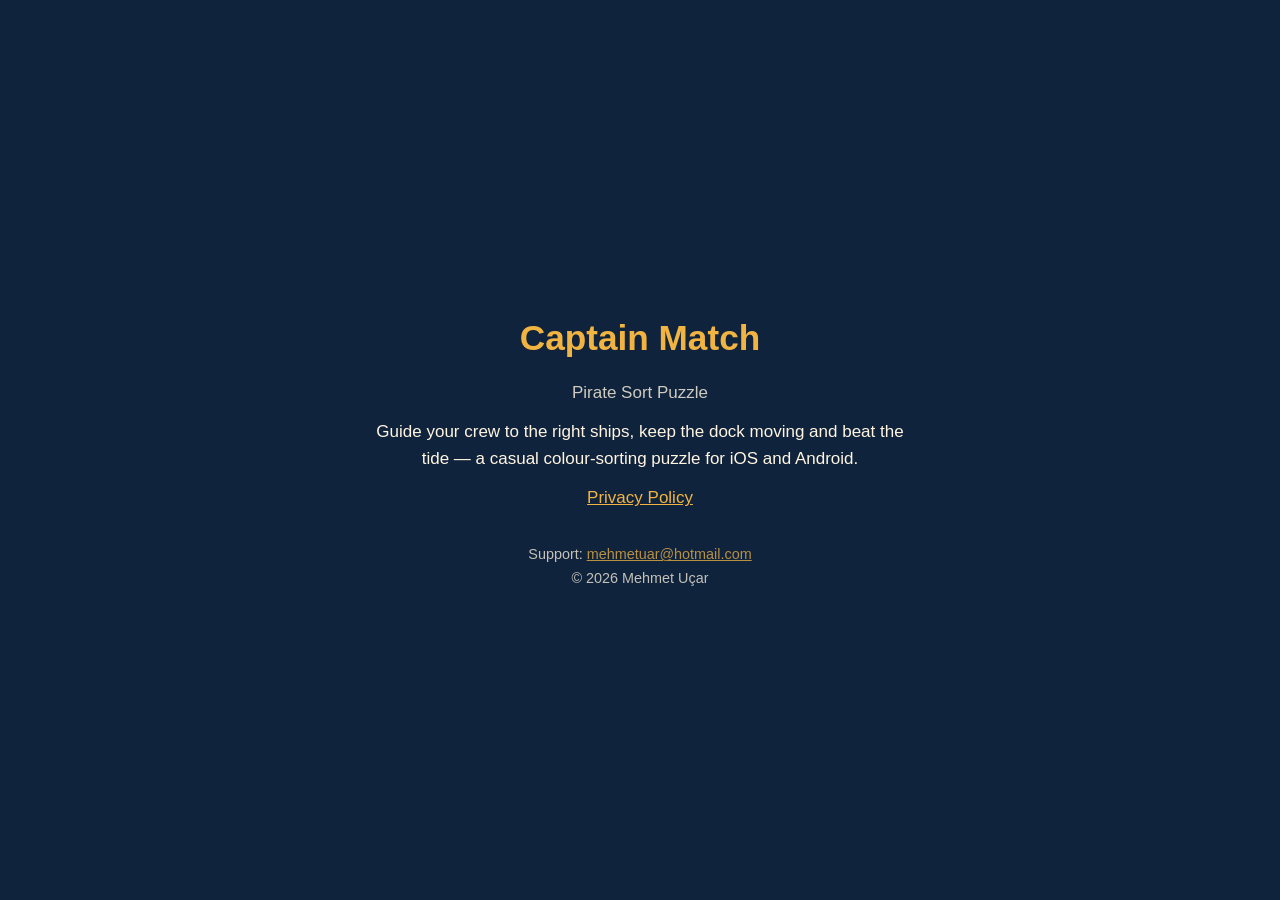
==== index.html @ 09ab123c "app-ads.txt + geliştirici sayfası AdMob yayıncı beyanı (pub-3147882376474870) alan adı kökünde; mağa" ====
<!doctype html>
<html lang="en">
<head>
<meta charset="utf-8">
<meta name="viewport" content="width=device-width, initial-scale=1">
<title>Captain Match</title>
<meta name="description" content="Captain Match: Pirate Sort Puzzle — a casual colour-sorting puzzle game for iOS and Android.">
<style>
  :root { color-scheme: light dark; }
  body { margin: 0; font: 17px/1.6 -apple-system, BlinkMacSystemFont, "Segoe UI", Roboto, sans-serif;
         background: #10233d; color: #fff5e1; display: grid; min-height: 100vh; place-items: center; }
  main { max-width: 34rem; padding: 2rem 1.25rem; text-align: center; }
  h1 { font-size: 2.2rem; margin: 0 0 .25rem; color: #f2b441; }
  p { margin: .75rem 0; }
  a { color: #f2b441; }
  .sub { opacity: .8; }
  footer { margin-top: 2rem; font-size: .9rem; opacity: .75; }
</style>
</head>
<body>
<main>
  <h1>Captain Match</h1>
  <p class="sub">Pirate Sort Puzzle</p>
  <p>Guide your crew to the right ships, keep the dock moving and beat the tide — a casual colour-sorting puzzle for iOS and Android.</p>
  <p><a href="https://mehmetuar.github.io/captainmatch-privacy/">Privacy Policy</a></p>
  <footer>
    Support: <a href="mailto:mehmetuar@hotmail.com">mehmetuar@hotmail.com</a><br>
    &copy; 2026 Mehmet Uçar
  </footer>
</main>
</body>
</html>
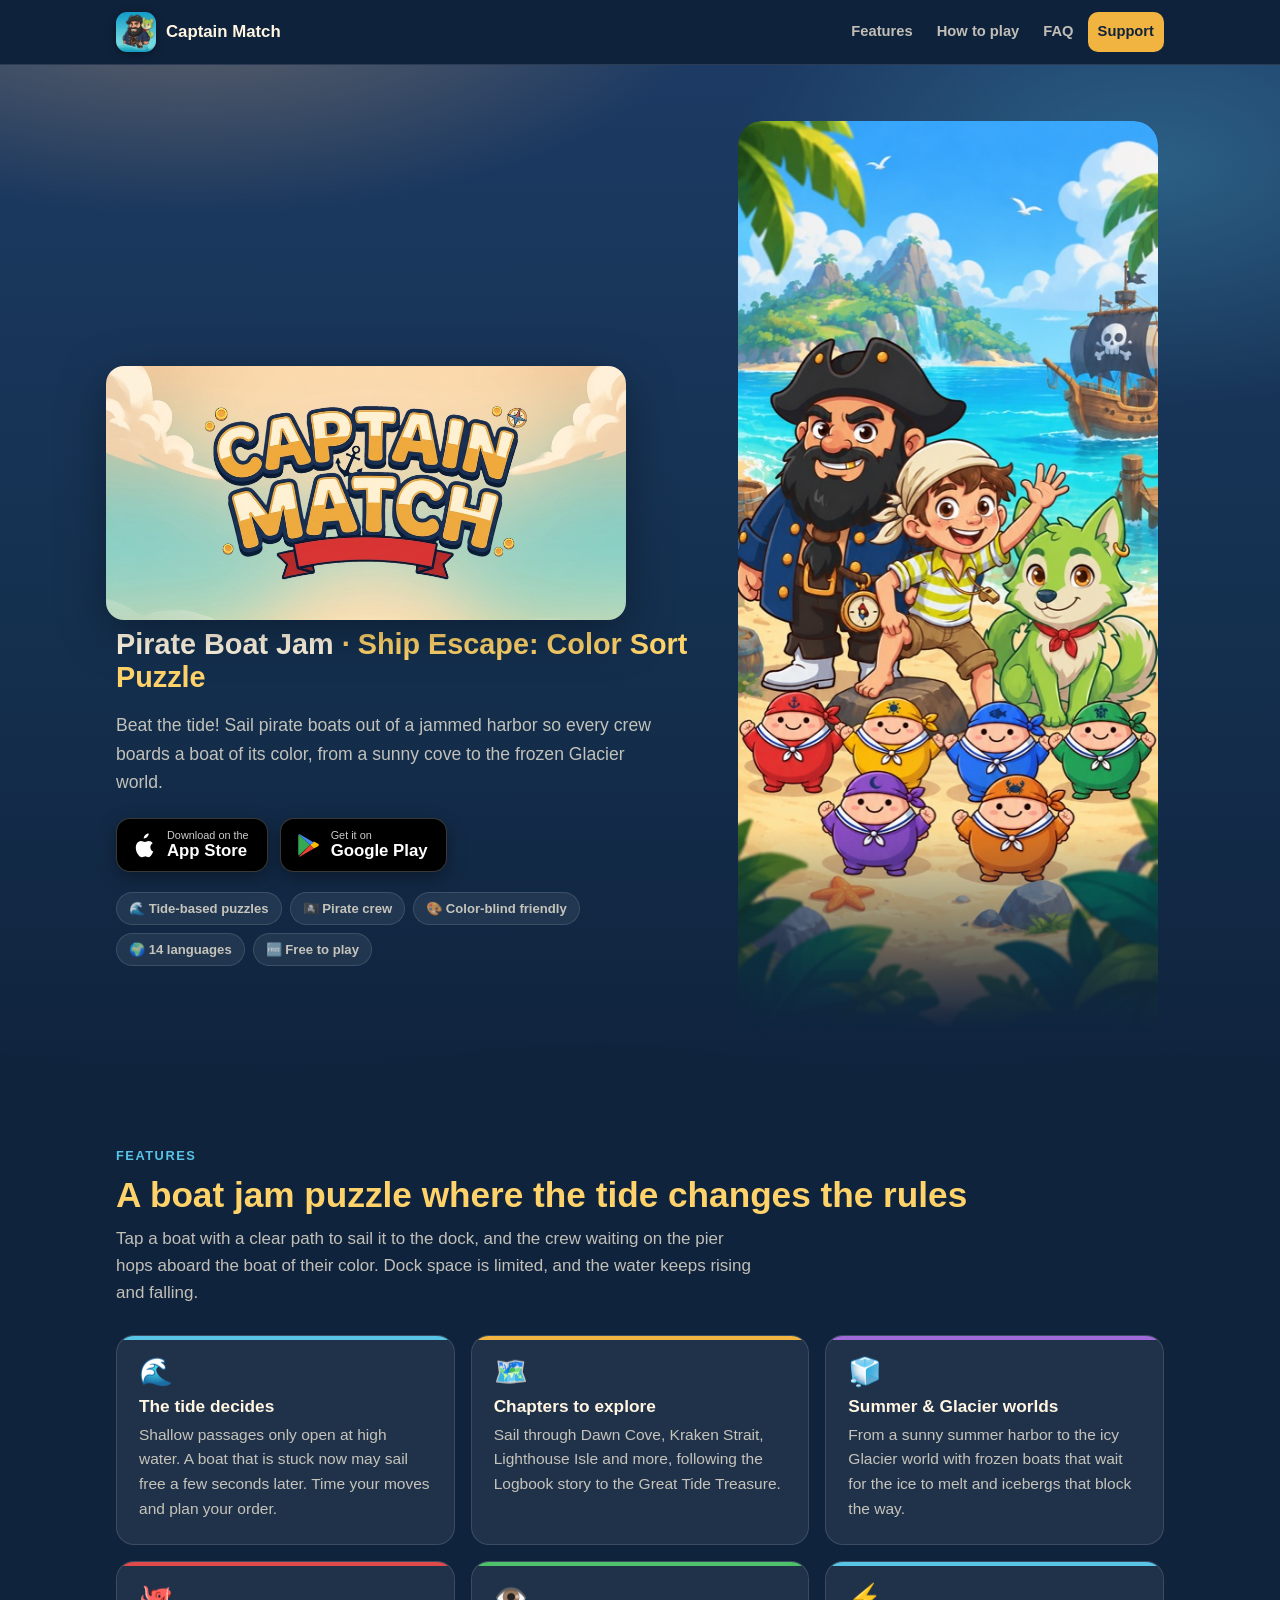
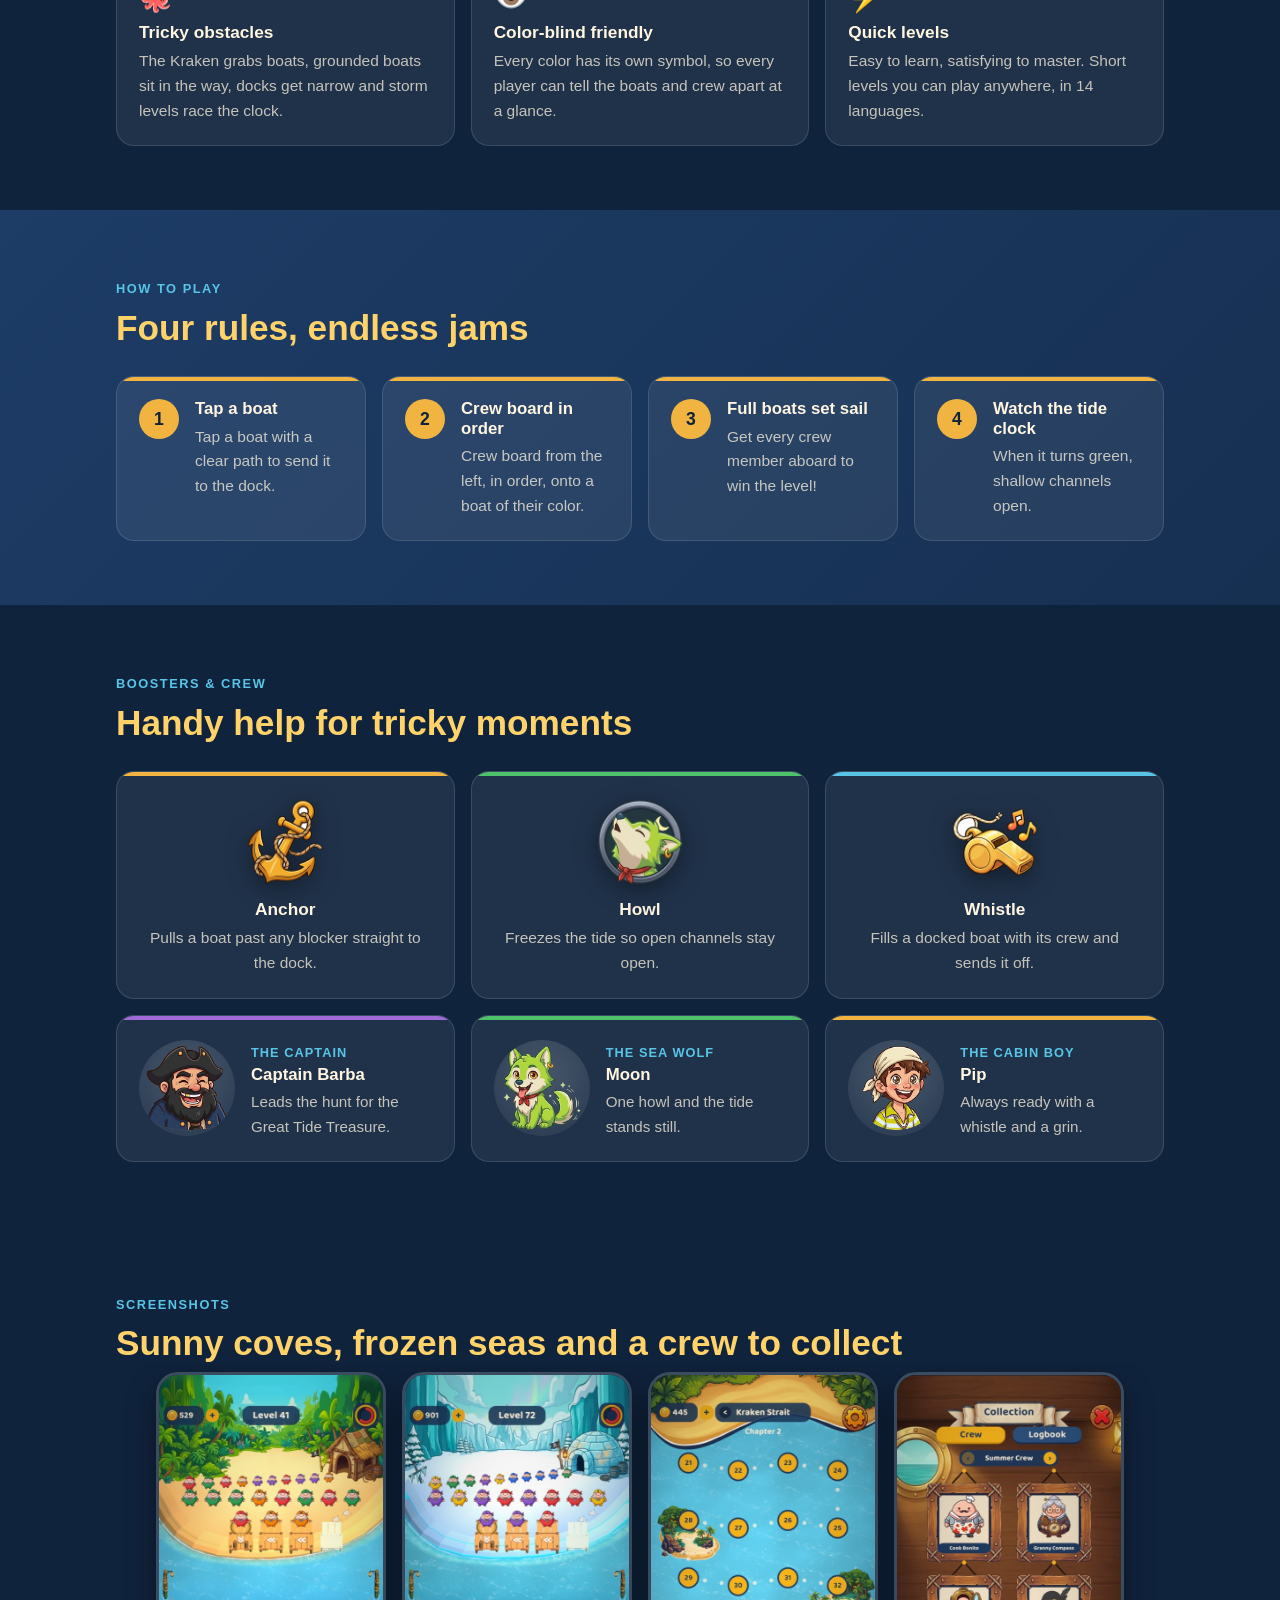
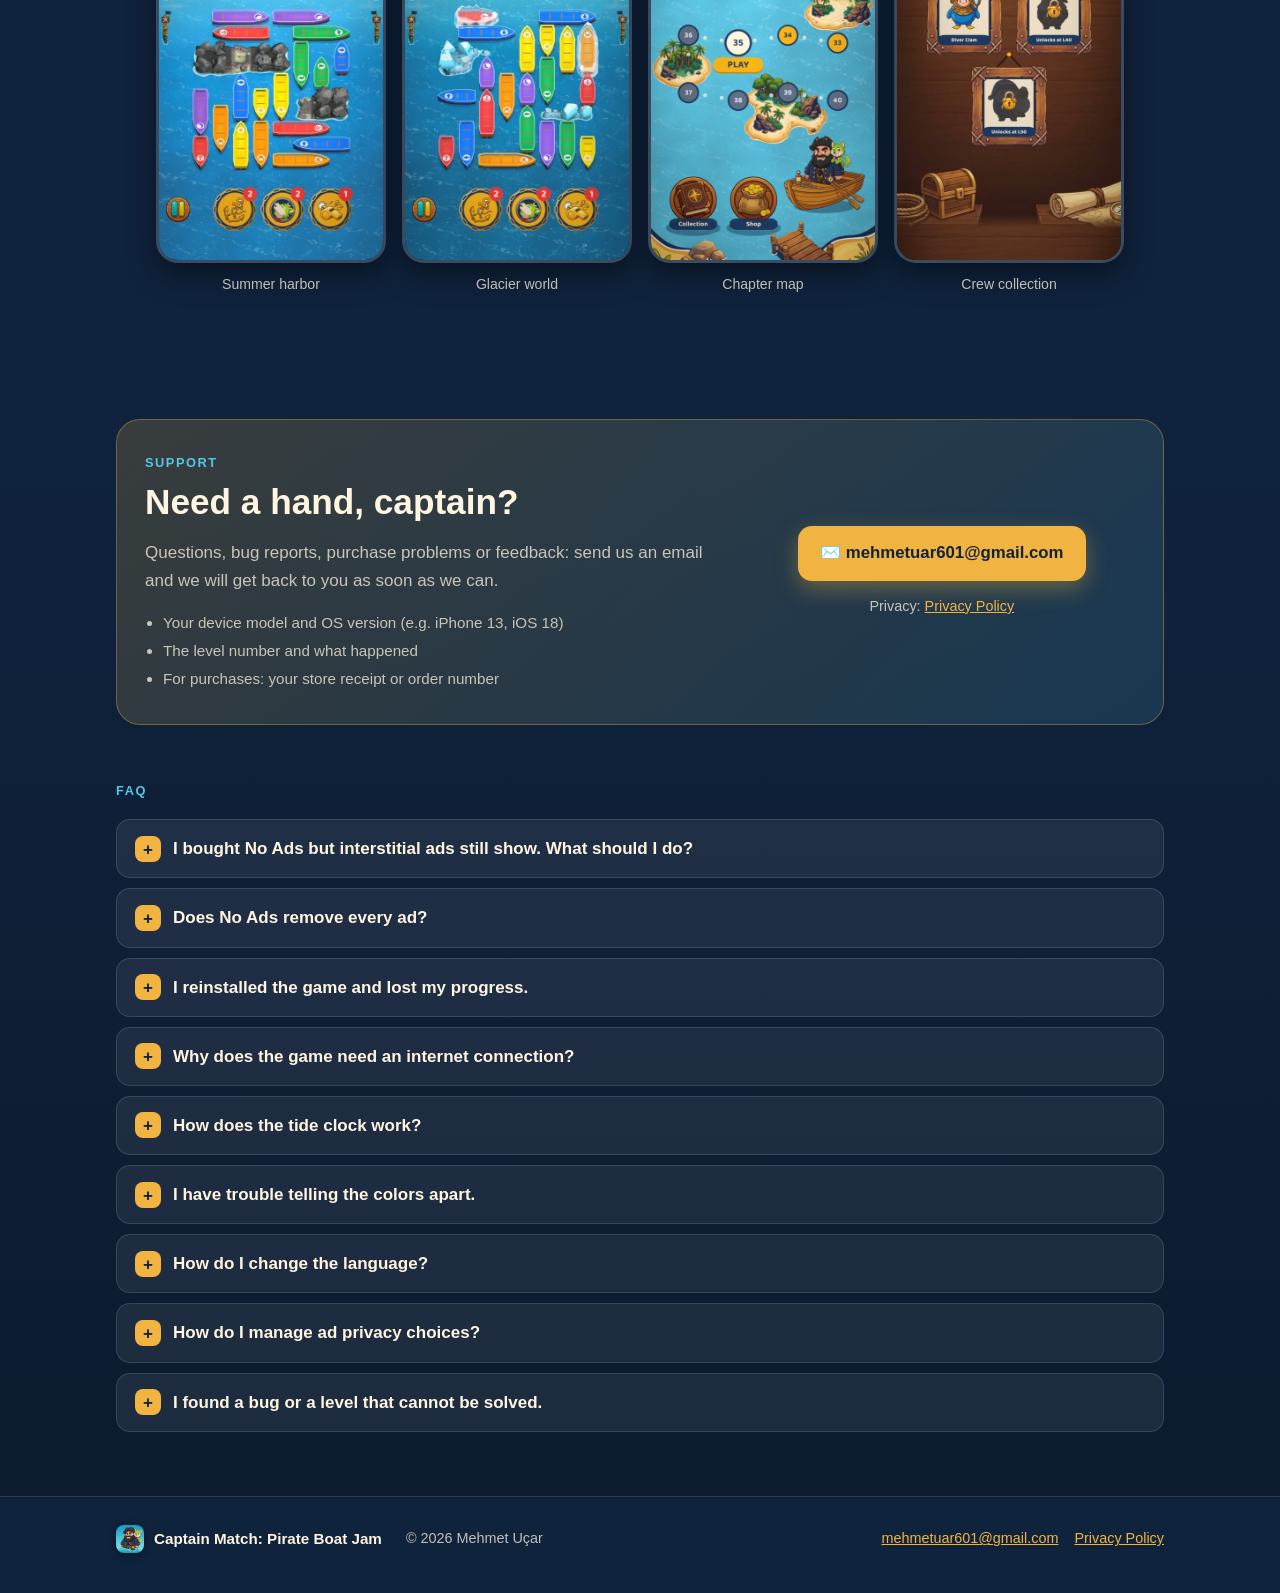
==== commit 94d7dc76: "Destek sitesi: logo, tanıtım bölümleri, SSS ve yeni destek maili - assets/: ikon, wordmark, ekip gör" ====
--- a/index.html
+++ b/index.html
@@ -3,30 +3,383 @@
 <head>
 <meta charset="utf-8">
 <meta name="viewport" content="width=device-width, initial-scale=1">
-<title>Captain Match</title>
-<meta name="description" content="Captain Match: Pirate Sort Puzzle — a casual colour-sorting puzzle game for iOS and Android.">
+<title>Captain Match: Pirate Boat Jam – Support</title>
+<meta name="description" content="Support and info for Captain Match: Pirate Boat Jam — a colorful boat jam puzzle with a pirate twist for iOS and Android. FAQ, how to play and contact.">
+<meta property="og:title" content="Captain Match: Pirate Boat Jam">
+<meta property="og:description" content="Sail pirate boats out of the jam, sort the crew by color and beat the tide!">
+<meta property="og:image" content="https://mehmetuar.github.io/assets/banner.jpg">
+<meta property="og:type" content="website">
+<meta name="theme-color" content="#10233d">
+<link rel="icon" type="image/png" sizes="32x32" href="assets/favicon-32.png">
+<link rel="icon" type="image/png" sizes="256x256" href="assets/icon-256.png">
+<link rel="apple-touch-icon" sizes="180x180" href="assets/icon-180.png">
 <style>
-  :root { color-scheme: light dark; }
-  body { margin: 0; font: 17px/1.6 -apple-system, BlinkMacSystemFont, "Segoe UI", Roboto, sans-serif;
-         background: #10233d; color: #fff5e1; display: grid; min-height: 100vh; place-items: center; }
-  main { max-width: 34rem; padding: 2rem 1.25rem; text-align: center; }
-  h1 { font-size: 2.2rem; margin: 0 0 .25rem; color: #f2b441; }
-  p { margin: .75rem 0; }
-  a { color: #f2b441; }
-  .sub { opacity: .8; }
-  footer { margin-top: 2rem; font-size: .9rem; opacity: .75; }
+  :root {
+    color-scheme: dark;
+    --navy: #10233d;
+    --navy-2: #163052;
+    --navy-3: #1d3c66;
+    --sea: #2a9bd6;
+    --sea-2: #58c5e6;
+    --gold: #f2b441;
+    --gold-2: #ffd36a;
+    --cream: #fff5e1;
+    --muted: rgba(255, 245, 225, .74);
+    --red: #e04a4a;
+    --green: #4ec26a;
+    --purple: #a06ad8;
+    --card: rgba(255, 255, 255, .07);
+    --line: rgba(255, 255, 255, .12);
+    --radius: 18px;
+    --max: 1080px;
+  }
+  * { box-sizing: border-box; }
+  html { scroll-behavior: smooth; }
+  body {
+    margin: 0;
+    font: 17px/1.6 -apple-system, BlinkMacSystemFont, "Segoe UI", Roboto, "Helvetica Neue", Arial, sans-serif;
+    background: var(--navy);
+    color: var(--cream);
+    overflow-x: hidden;
+  }
+  img { display: block; max-width: 100%; height: auto; }
+  a { color: var(--gold); }
+  h1, h2, h3 { line-height: 1.15; margin: 0; }
+  h2 { font-size: clamp(1.6rem, 3.4vw, 2.2rem); color: var(--gold-2); }
+  .wrap { max-width: var(--max); margin: 0 auto; padding: 0 16px; }
+  section { padding: 64px 0; }
+  .kicker {
+    display: inline-block; font-size: .8rem; font-weight: 700; letter-spacing: .12em; text-transform: uppercase;
+    color: var(--sea-2); margin-bottom: 8px;
+  }
+  .lead { color: var(--muted); max-width: 640px; margin: 10px 0 0; }
+
+  /* header */
+  header {
+    position: sticky; top: 0; z-index: 10;
+    background: rgba(16, 35, 61, .85); backdrop-filter: blur(10px); -webkit-backdrop-filter: blur(10px);
+    border-bottom: 1px solid var(--line);
+  }
+  .bar { display: flex; align-items: center; gap: 12px; height: 64px; }
+  .brand { display: flex; align-items: center; gap: 10px; text-decoration: none; color: var(--cream); font-weight: 800; font-size: 1.05rem; }
+  .brand img { width: 40px; height: 40px; border-radius: 11px; box-shadow: 0 2px 8px rgba(0,0,0,.4); }
+  nav { margin-left: auto; display: flex; gap: 4px; }
+  nav a { color: var(--muted); text-decoration: none; font-weight: 600; font-size: .92rem; padding: 8px 10px; border-radius: 10px; }
+  nav a:hover { color: var(--cream); background: var(--card); }
+  nav a.cta { color: var(--navy); background: var(--gold); }
+  nav a.cta:hover { background: var(--gold-2); color: var(--navy); }
+  @media (max-width: 640px) { nav a:not(.cta) { display: none; } }
+
+  /* hero */
+  .hero {
+    position: relative; overflow: hidden; padding: 56px 0 0;
+    background:
+      radial-gradient(900px 420px at 15% -10%, rgba(255, 190, 120, .35), transparent 60%),
+      radial-gradient(700px 400px at 90% 10%, rgba(88, 197, 230, .28), transparent 60%),
+      linear-gradient(180deg, #1c3a63 0%, #14304f 55%, var(--navy) 100%);
+  }
+  .hero .wrap { display: grid; grid-template-columns: 1.15fr .85fr; gap: 32px; align-items: end; }
+  .hero-copy { padding-bottom: 64px; }
+  .hero-copy .banner { width: min(100%, 520px); margin: 0 0 8px -10px; filter: drop-shadow(0 12px 24px rgba(0,0,0,.35)); border-radius: 18px; }
+  .hero-copy h1 { font-size: clamp(1.4rem, 2.6vw, 1.8rem); color: var(--cream); }
+  .hero-copy h1 span { color: var(--gold-2); }
+  .hero-copy p { font-size: 1.1rem; color: var(--muted); max-width: 560px; }
+  .stores { display: flex; flex-wrap: wrap; gap: 12px; margin-top: 22px; }
+  .store {
+    display: inline-flex; align-items: center; gap: 10px; padding: 11px 18px 11px 14px; border-radius: 14px;
+    background: #000; color: #fff; text-decoration: none; border: 1px solid rgba(255,255,255,.22);
+    box-shadow: 0 6px 18px rgba(0,0,0,.35); transition: transform .15s ease;
+  }
+  .store:hover { transform: translateY(-2px); }
+  .store svg { width: 26px; height: 26px; flex: none; }
+  .store small { display: block; font-size: .68rem; line-height: 1; opacity: .8; }
+  .store b { display: block; font-size: 1.05rem; line-height: 1.15; }
+  .pills { display: flex; flex-wrap: wrap; gap: 8px; margin-top: 20px; }
+  .pill { font-size: .82rem; font-weight: 600; padding: 5px 12px; border-radius: 999px; background: var(--card); border: 1px solid var(--line); color: var(--muted); }
+  .hero-art { position: relative; align-self: end; }
+  .hero-art img {
+    width: 100%; max-width: 420px; margin: 0 auto; border-radius: 24px 24px 0 0;
+    box-shadow: 0 -10px 40px rgba(0,0,0,.35);
+    mask-image: linear-gradient(180deg, #000 78%, transparent 100%);
+    -webkit-mask-image: linear-gradient(180deg, #000 78%, transparent 100%);
+  }
+  .wave { display: block; width: 100%; height: 48px; margin-top: -1px; }
+  @media (max-width: 800px) {
+    .hero .wrap { grid-template-columns: 1fr; }
+    .hero-copy { padding-bottom: 24px; }
+    .hero-art img { max-width: 340px; }
+  }
+
+  /* cards */
+  .grid { display: grid; gap: 16px; }
+  .grid > *, .hero .wrap > *, .contact > * { min-width: 0; }
+  .g3 { grid-template-columns: repeat(3, 1fr); }
+  .g4 { grid-template-columns: repeat(4, 1fr); }
+  @media (max-width: 900px) { .g3, .g4 { grid-template-columns: repeat(2, 1fr); } }
+  @media (max-width: 520px) { .g3, .g4 { grid-template-columns: 1fr; } }
+  .card {
+    background: var(--card); border: 1px solid var(--line); border-radius: var(--radius); padding: 22px;
+    position: relative; overflow: hidden;
+  }
+  .card::before { content: ""; position: absolute; inset: 0 0 auto 0; height: 4px; background: var(--accent, var(--gold)); }
+  .card h3 { font-size: 1.08rem; margin-bottom: 6px; }
+  .card p { margin: 0; color: var(--muted); font-size: .97rem; }
+  .card .ico { font-size: 1.7rem; line-height: 1; margin-bottom: 12px; }
+  .c-gold { --accent: var(--gold); }
+  .c-sea { --accent: var(--sea-2); }
+  .c-red { --accent: var(--red); }
+  .c-green { --accent: var(--green); }
+  .c-purple { --accent: var(--purple); }
+
+  /* how to play */
+  .steps { counter-reset: step; }
+  .step { display: flex; gap: 16px; align-items: flex-start; }
+  .step::after {
+    counter-increment: step; content: counter(step); order: -1;
+    flex: none; width: 40px; height: 40px; border-radius: 50%; display: grid; place-items: center;
+    background: var(--gold); color: var(--navy); font-weight: 800; font-size: 1.1rem;
+  }
+  .step h3 { font-size: 1.05rem; }
+  .step p { margin: 2px 0 0; color: var(--muted); font-size: .97rem; }
+  .tide { background: linear-gradient(135deg, var(--navy-3), var(--navy-2)); }
+
+  /* boosters & crew */
+  .boost { text-align: center; }
+  .boost img { width: 96px; height: 96px; margin: 0 auto 10px; filter: drop-shadow(0 6px 12px rgba(0,0,0,.4)); }
+  .crew { display: flex; align-items: center; gap: 16px; }
+  .crew img { width: 96px; height: 96px; flex: none; border-radius: 50%; background: radial-gradient(circle at 50% 35%, rgba(255,255,255,.18), rgba(255,255,255,.03)); }
+  .crew h3 { font-size: 1.05rem; }
+  .crew small { color: var(--sea-2); font-weight: 700; font-size: .8rem; text-transform: uppercase; letter-spacing: .08em; }
+  .crew p { margin: 4px 0 0; color: var(--muted); font-size: .95rem; }
+
+  /* screenshots */
+  .shots { display: flex; gap: 16px; overflow-x: auto; padding: 8px 16px 20px; scroll-snap-type: x mandatory; -webkit-overflow-scrolling: touch; }
+  .shots figure { flex: 0 0 auto; width: 230px; margin: 0; scroll-snap-align: start; }
+  .shots img { border-radius: 22px; border: 3px solid rgba(255,255,255,.18); box-shadow: 0 12px 30px rgba(0,0,0,.45); }
+  .shots figcaption { text-align: center; font-size: .88rem; color: var(--muted); margin-top: 10px; }
+  .shots-wrap { max-width: var(--max); margin: 0 auto; }
+  @media (min-width: 1040px) { .shots { justify-content: center; } }
+
+  /* support */
+  .support { background: linear-gradient(180deg, var(--navy) 0%, #0c1b30 100%); }
+  .contact {
+    display: grid; grid-template-columns: 1.2fr .8fr; gap: 24px; align-items: center;
+    background: linear-gradient(135deg, rgba(242,180,65,.18), rgba(88,197,230,.14)); border: 1px solid rgba(242,180,65,.35);
+    border-radius: 24px; padding: 28px;
+  }
+  @media (max-width: 720px) { .contact { grid-template-columns: 1fr; } }
+  .contact h2 { color: var(--cream); }
+  .contact p { color: var(--muted); }
+  .btn {
+    display: inline-flex; align-items: center; gap: 10px; padding: 14px 22px; border-radius: 14px; text-decoration: none;
+    background: var(--gold); color: var(--navy); font-weight: 800; font-size: 1.05rem; box-shadow: 0 8px 22px rgba(242,180,65,.35);
+    transition: transform .15s ease, background .15s ease;
+  }
+  .btn:hover { background: var(--gold-2); transform: translateY(-2px); }
+  .contact ul { margin: 12px 0 0; padding-left: 18px; color: var(--muted); font-size: .95rem; }
+  .contact li { margin: 4px 0; }
+  .faq { margin-top: 36px; display: grid; gap: 10px; }
+  details { background: var(--card); border: 1px solid var(--line); border-radius: 14px; padding: 0 18px; }
+  summary { cursor: pointer; font-weight: 700; padding: 15px 0; list-style: none; display: flex; align-items: center; gap: 12px; }
+  summary::-webkit-details-marker { display: none; }
+  summary::before { content: "+"; flex: none; width: 26px; height: 26px; border-radius: 8px; display: grid; place-items: center; background: var(--gold); color: var(--navy); font-weight: 900; }
+  details[open] summary::before { content: "–"; }
+  details p { margin: 0 0 16px 38px; color: var(--muted); font-size: .97rem; }
+  details p + p { margin-top: -8px; }
+
+  footer { border-top: 1px solid var(--line); padding: 28px 0 40px; font-size: .9rem; color: var(--muted); }
+  footer .wrap { display: flex; flex-wrap: wrap; gap: 8px 24px; align-items: center; }
+  footer .brand { font-size: .95rem; }
+  footer .brand img { width: 28px; height: 28px; border-radius: 8px; }
+  footer .links { margin-left: auto; display: flex; flex-wrap: wrap; gap: 16px; }
+
+  @media (prefers-reduced-motion: reduce) {
+    html { scroll-behavior: auto; }
+    .store, .btn { transition: none; }
+  }
 </style>
 </head>
 <body>
-<main>
-  <h1>Captain Match</h1>
-  <p class="sub">Pirate Sort Puzzle</p>
-  <p>Guide your crew to the right ships, keep the dock moving and beat the tide — a casual colour-sorting puzzle for iOS and Android.</p>
-  <p><a href="https://mehmetuar.github.io/captainmatch-privacy/">Privacy Policy</a></p>
-  <footer>
-    Support: <a href="mailto:mehmetuar@hotmail.com">mehmetuar@hotmail.com</a><br>
-    &copy; 2026 Mehmet Uçar
-  </footer>
+
+<header>
+  <div class="wrap bar">
+    <a class="brand" href="#top"><img src="assets/icon-180.png" alt="" width="40" height="40">Captain Match</a>
+    <nav>
+      <a href="#features">Features</a>
+      <a href="#how">How to play</a>
+      <a href="#faq">FAQ</a>
+      <a class="cta" href="#support">Support</a>
+    </nav>
+  </div>
+</header>
+
+<main id="top">
+
+<section class="hero">
+  <div class="wrap">
+    <div class="hero-copy">
+      <img class="banner" src="assets/banner.jpg" alt="Captain Match" width="1024" height="500">
+      <h1>Pirate Boat Jam <span>· Ship Escape: Color Sort Puzzle</span></h1>
+      <p>Beat the tide! Sail pirate boats out of a jammed harbor so every crew boards a boat of its color, from a sunny cove to the frozen Glacier world.</p>
+      <div class="stores">
+        <a class="store" href="https://apps.apple.com/app/id6809573977" rel="noopener">
+          <svg viewBox="0 0 24 24" fill="currentColor" aria-hidden="true"><path d="M16.365 1.43c0 1.14-.42 2.2-1.25 3.06-.98 1.02-2.16 1.6-3.39 1.5-.04-1.13.45-2.26 1.24-3.1.86-.92 2.27-1.53 3.4-1.46zm4.18 16.68c-.44 1.02-.65 1.47-1.22 2.37-.79 1.25-1.9 2.8-3.28 2.81-1.22.01-1.54-.8-3.2-.79-1.66.01-2.01.8-3.24.79-1.38-.01-2.43-1.41-3.22-2.66-2.22-3.5-2.45-7.6-1.08-9.78.97-1.55 2.5-2.46 3.94-2.46 1.47 0 2.39.81 3.6.81 1.18 0 1.9-.81 3.6-.81 1.28 0 2.64.7 3.6 1.9-3.17 1.74-2.65 6.26.5 7.82z"/></svg>
+          <span><small>Download on the</small><b>App Store</b></span>
+        </a>
+        <a class="store" href="https://play.google.com/store/apps/details?id=com.captainmatch.app" rel="noopener">
+          <svg viewBox="0 0 24 24" aria-hidden="true"><path fill="#34a853" d="M3.6 2.3 13.9 12 3.6 21.7c-.4-.2-.6-.6-.6-1.1V3.4c0-.5.2-.9.6-1.1z"/><path fill="#fbbc04" d="m17.4 15.3-3.5-3.3 3.5-3.3 3.9 2.2c1 .6 1 1.6 0 2.2z"/><path fill="#4285f4" d="M13.9 12 3.6 2.3c.3-.2.8-.2 1.2 0l12.6 7.4z"/><path fill="#ea4335" d="m13.9 12 3.5 3.3-12.6 7.4c-.4.2-.9.2-1.2 0z"/></svg>
+          <span><small>Get it on</small><b>Google Play</b></span>
+        </a>
+      </div>
+      <div class="pills">
+        <span class="pill">🌊 Tide-based puzzles</span>
+        <span class="pill">🏴‍☠️ Pirate crew</span>
+        <span class="pill">🎨 Color-blind friendly</span>
+        <span class="pill">🌍 14 languages</span>
+        <span class="pill">🆓 Free to play</span>
+      </div>
+    </div>
+    <div class="hero-art">
+      <img src="assets/hero-family.jpg" alt="Captain Barba, cabin boy Pip, Moon the sea wolf and the colorful crew on a sunny beach" width="1000" height="2163" loading="eager">
+    </div>
+  </div>
+  <svg class="wave" viewBox="0 0 1440 48" preserveAspectRatio="none" aria-hidden="true"><path d="M0 24c120 16 240 24 360 16s240-32 360-24 240 32 360 24 240-24 360-8v16H0z" fill="#10233d"/></svg>
+</section>
+
+<section id="features">
+  <div class="wrap">
+    <span class="kicker">Features</span>
+    <h2>A boat jam puzzle where the tide changes the rules</h2>
+    <p class="lead">Tap a boat with a clear path to sail it to the dock, and the crew waiting on the pier hops aboard the boat of their color. Dock space is limited, and the water keeps rising and falling.</p>
+    <div class="grid g3" style="margin-top:28px">
+      <div class="card c-sea"><div class="ico">🌊</div><h3>The tide decides</h3><p>Shallow passages only open at high water. A boat that is stuck now may sail free a few seconds later. Time your moves and plan your order.</p></div>
+      <div class="card c-gold"><div class="ico">🗺️</div><h3>Chapters to explore</h3><p>Sail through Dawn Cove, Kraken Strait, Lighthouse Isle and more, following the Logbook story to the Great Tide Treasure.</p></div>
+      <div class="card c-purple"><div class="ico">🧊</div><h3>Summer &amp; Glacier worlds</h3><p>From a sunny summer harbor to the icy Glacier world with frozen boats that wait for the ice to melt and icebergs that block the way.</p></div>
+      <div class="card c-red"><div class="ico">🐙</div><h3>Tricky obstacles</h3><p>The Kraken grabs boats, grounded boats sit in the way, docks get narrow and storm levels race the clock.</p></div>
+      <div class="card c-green"><div class="ico">👁️</div><h3>Color-blind friendly</h3><p>Every color has its own symbol, so every player can tell the boats and crew apart at a glance.</p></div>
+      <div class="card c-sea"><div class="ico">⚡</div><h3>Quick levels</h3><p>Easy to learn, satisfying to master. Short levels you can play anywhere, in 14 languages.</p></div>
+    </div>
+  </div>
+</section>
+
+<section id="how" class="tide">
+  <div class="wrap">
+    <span class="kicker">How to play</span>
+    <h2>Four rules, endless jams</h2>
+    <div class="grid g4 steps" style="margin-top:28px">
+      <div class="card c-gold step"><div><h3>Tap a boat</h3><p>Tap a boat with a clear path to send it to the dock.</p></div></div>
+      <div class="card c-gold step"><div><h3>Crew board in order</h3><p>Crew board from the left, in order, onto a boat of their color.</p></div></div>
+      <div class="card c-gold step"><div><h3>Full boats set sail</h3><p>Get every crew member aboard to win the level!</p></div></div>
+      <div class="card c-gold step"><div><h3>Watch the tide clock</h3><p>When it turns green, shallow channels open.</p></div></div>
+    </div>
+  </div>
+</section>
+
+<section id="boosters">
+  <div class="wrap">
+    <span class="kicker">Boosters &amp; crew</span>
+    <h2>Handy help for tricky moments</h2>
+    <div class="grid g3" style="margin-top:28px">
+      <div class="card c-gold boost"><img src="assets/booster-anchor.png" alt="" width="96" height="96"><h3>Anchor</h3><p>Pulls a boat past any blocker straight to the dock.</p></div>
+      <div class="card c-green boost"><img src="assets/booster-howl.png" alt="" width="96" height="96"><h3>Howl</h3><p>Freezes the tide so open channels stay open.</p></div>
+      <div class="card c-sea boost"><img src="assets/booster-whistle.png" alt="" width="96" height="96"><h3>Whistle</h3><p>Fills a docked boat with its crew and sends it off.</p></div>
+    </div>
+    <div class="grid g3" style="margin-top:16px">
+      <div class="card c-purple crew"><img src="assets/char-captain.png" alt="" width="96" height="96"><div><small>The captain</small><h3>Captain Barba</h3><p>Leads the hunt for the Great Tide Treasure.</p></div></div>
+      <div class="card c-green crew"><img src="assets/char-wolf.png" alt="" width="96" height="96"><div><small>The sea wolf</small><h3>Moon</h3><p>One howl and the tide stands still.</p></div></div>
+      <div class="card c-gold crew"><img src="assets/char-pip.png" alt="" width="96" height="96"><div><small>The cabin boy</small><h3>Pip</h3><p>Always ready with a whistle and a grin.</p></div></div>
+    </div>
+  </div>
+</section>
+
+<section id="screens" style="padding-bottom:40px">
+  <div class="wrap">
+    <span class="kicker">Screenshots</span>
+    <h2>Sunny coves, frozen seas and a crew to collect</h2>
+  </div>
+  <div class="shots-wrap">
+    <div class="shots">
+      <figure><img src="assets/shot-summer.jpg" alt="Summer harbor level with colorful boats" width="508" height="1100" loading="lazy"><figcaption>Summer harbor</figcaption></figure>
+      <figure><img src="assets/shot-glacier.jpg" alt="Glacier world level with frozen boats" width="508" height="1100" loading="lazy"><figcaption>Glacier world</figcaption></figure>
+      <figure><img src="assets/shot-map.jpg" alt="Chapter map" width="508" height="1100" loading="lazy"><figcaption>Chapter map</figcaption></figure>
+      <figure><img src="assets/shot-crew.jpg" alt="Crew collection" width="508" height="1100" loading="lazy"><figcaption>Crew collection</figcaption></figure>
+    </div>
+  </div>
+</section>
+
+<section id="support" class="support">
+  <div class="wrap">
+    <div class="contact">
+      <div>
+        <span class="kicker">Support</span>
+        <h2>Need a hand, captain?</h2>
+        <p>Questions, bug reports, purchase problems or feedback: send us an email and we will get back to you as soon as we can.</p>
+        <ul>
+          <li>Your device model and OS version (e.g. iPhone 13, iOS 18)</li>
+          <li>The level number and what happened</li>
+          <li>For purchases: your store receipt or order number</li>
+        </ul>
+      </div>
+      <div style="text-align:center">
+        <a class="btn" href="mailto:mehmetuar601@gmail.com?subject=Captain%20Match%20support">✉️ mehmetuar601@gmail.com</a>
+        <p style="margin:14px 0 0;font-size:.9rem">Privacy: <a href="https://mehmetuar.github.io/captainmatch-privacy/">Privacy Policy</a></p>
+      </div>
+    </div>
+
+    <div id="faq" class="faq">
+      <span class="kicker" style="margin-top:20px">FAQ</span>
+      <details>
+        <summary>I bought No Ads but interstitial ads still show. What should I do?</summary>
+        <p>Make sure you are signed in to the same App Store / Google account you used for the purchase, then open Settings in the game and tap <strong>Restore Purchases</strong>. If ads still appear, email us with your receipt.</p>
+      </details>
+      <details>
+        <summary>Does No Ads remove every ad?</summary>
+        <p>No Ads removes the interstitial ads between levels. Optional rewarded videos (for bonus coins and boosters) stay available, because you choose to watch them.</p>
+      </details>
+      <details>
+        <summary>I reinstalled the game and lost my progress.</summary>
+        <p>Progress is stored on your device. Deleting the game deletes its save. Purchases can always be restored from Settings › Restore Purchases.</p>
+      </details>
+      <details>
+        <summary>Why does the game need an internet connection?</summary>
+        <p>Captain Match is free to play and funded by ads, and the store, rewarded videos and purchases all need a connection. Please check Wi‑Fi or mobile data if the game will not load.</p>
+      </details>
+      <details>
+        <summary>How does the tide clock work?</summary>
+        <p>The clock at the top right shows the tide cycle. When it turns green the water is high and shallow passages open. Howl freezes the clock so an open channel stays open.</p>
+      </details>
+      <details>
+        <summary>I have trouble telling the colors apart.</summary>
+        <p>Every color has its own symbol on the boats and on the crew's bandanas, so you can match by symbol instead of color.</p>
+      </details>
+      <details>
+        <summary>How do I change the language?</summary>
+        <p>Open Settings in the game and pick a language. Captain Match is available in 14 languages.</p>
+      </details>
+      <details>
+        <summary>How do I manage ad privacy choices?</summary>
+        <p>Open Settings › <strong>Privacy Options</strong> in the game to review or change your consent at any time. Details are in our <a href="https://mehmetuar.github.io/captainmatch-privacy/">Privacy Policy</a>.</p>
+      </details>
+      <details>
+        <summary>I found a bug or a level that cannot be solved.</summary>
+        <p>Email us with the level number, your device and, if possible, a screenshot. Every level is tested to be solvable, but we love a good bug report.</p>
+      </details>
+    </div>
+  </div>
+</section>
+
 </main>
+
+<footer>
+  <div class="wrap">
+    <span class="brand"><img src="assets/icon-180.png" alt="" width="28" height="28">Captain Match: Pirate Boat Jam</span>
+    <span>&copy; 2026 Mehmet Uçar</span>
+    <span class="links">
+      <a href="mailto:mehmetuar601@gmail.com">mehmetuar601@gmail.com</a>
+      <a href="https://mehmetuar.github.io/captainmatch-privacy/">Privacy Policy</a>
+    </span>
+  </div>
+</footer>
+
 </body>
 </html>
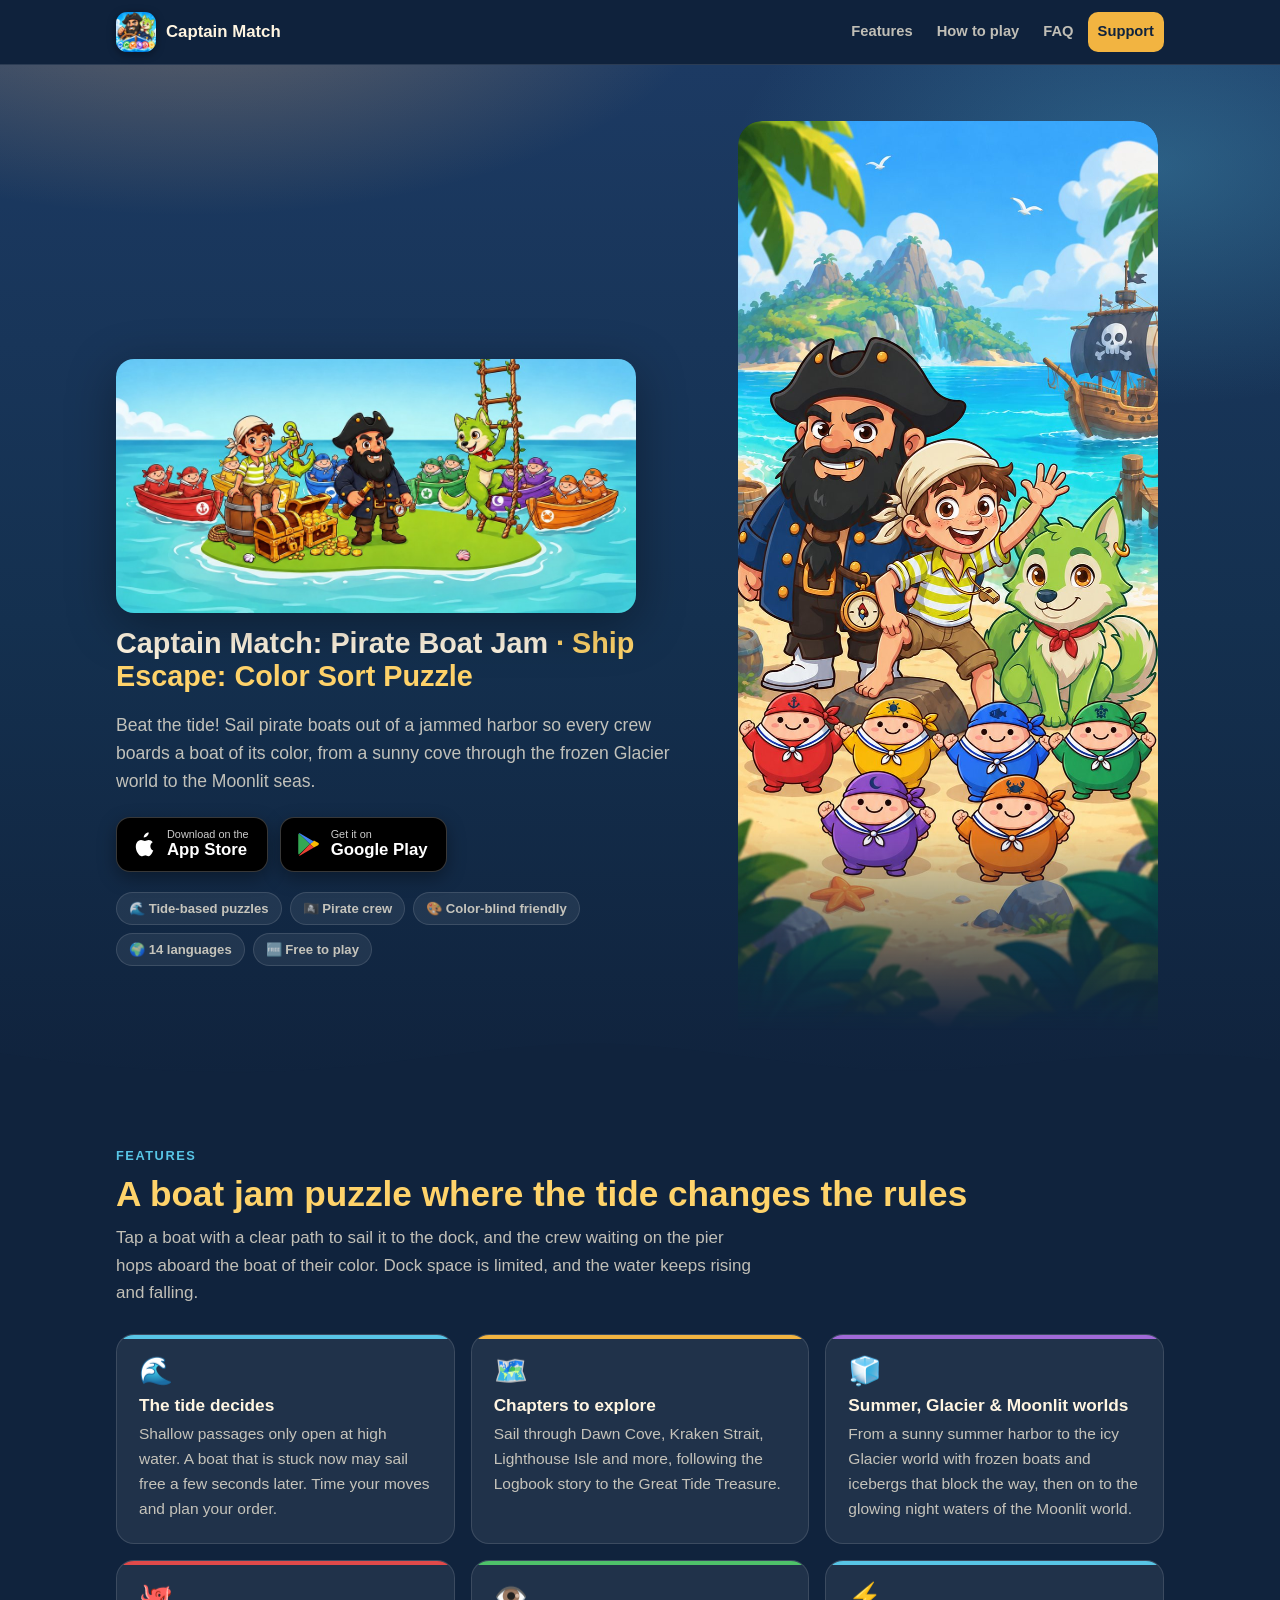
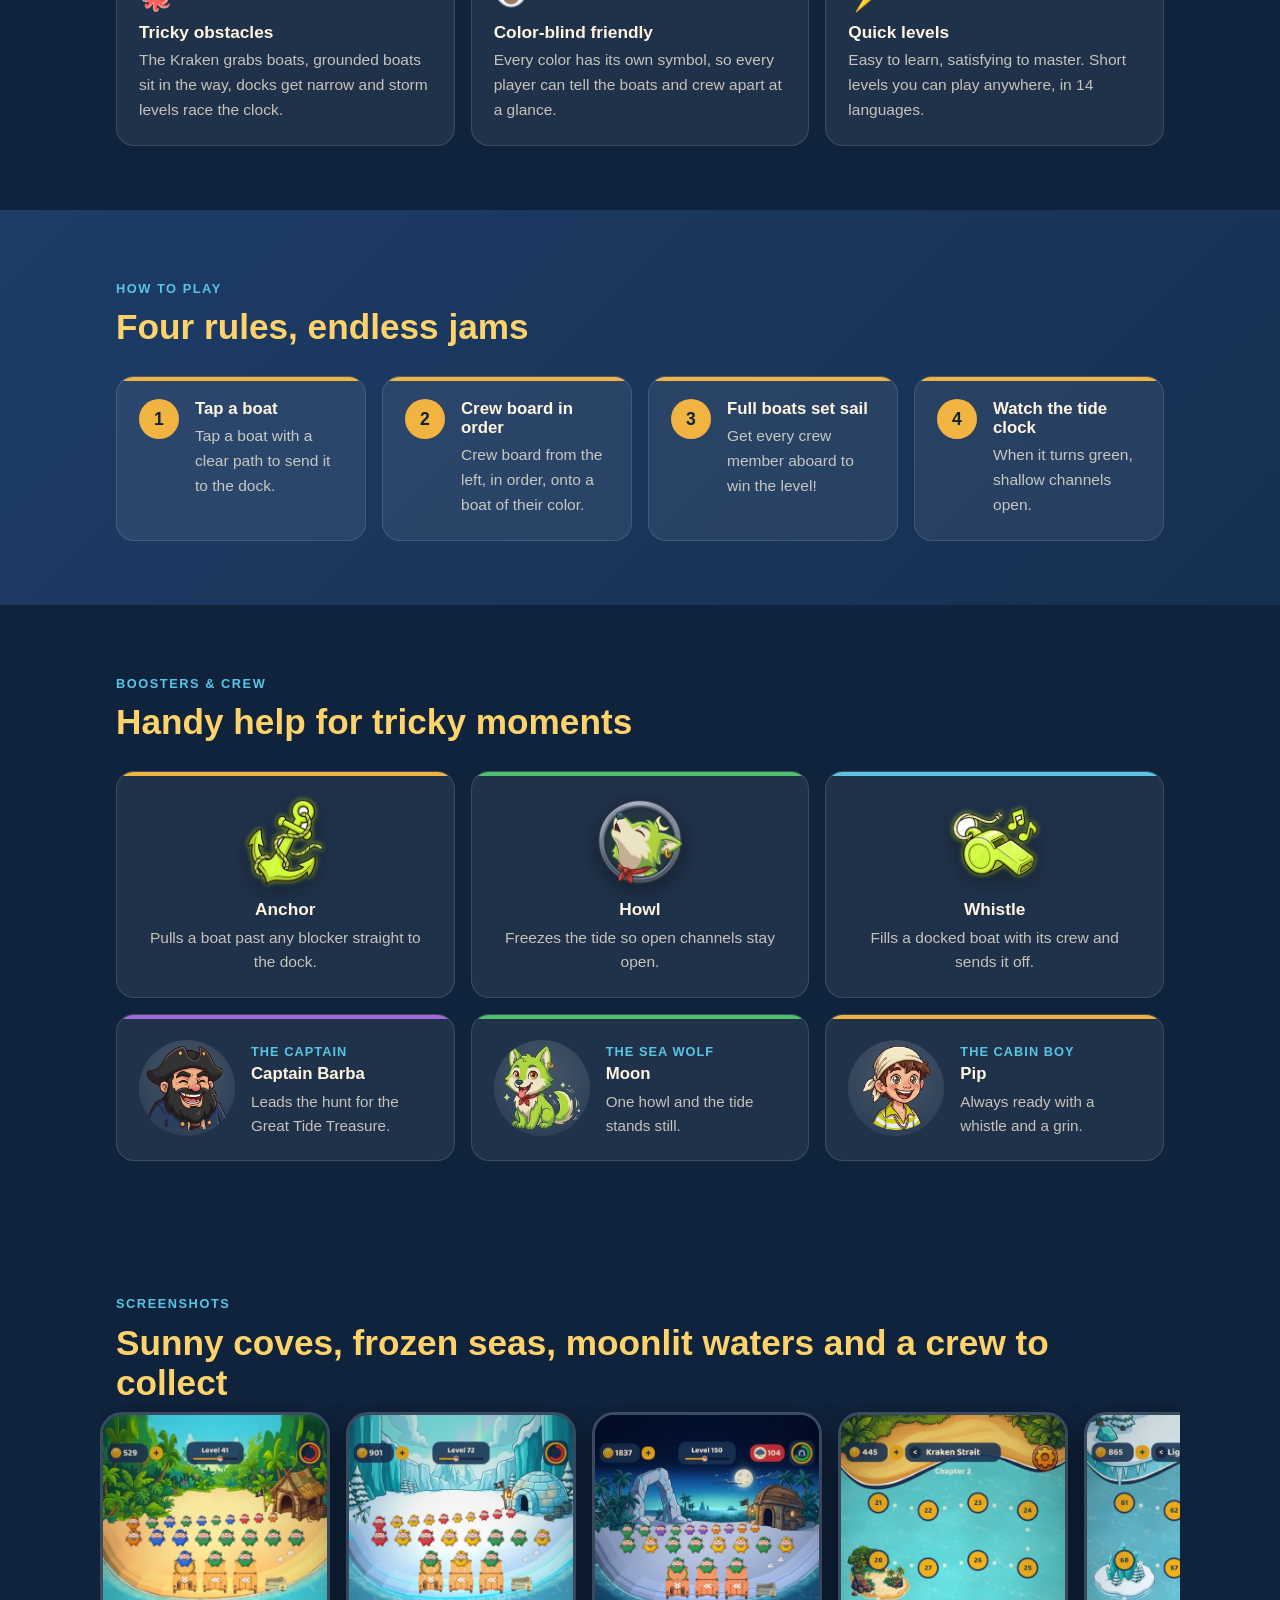
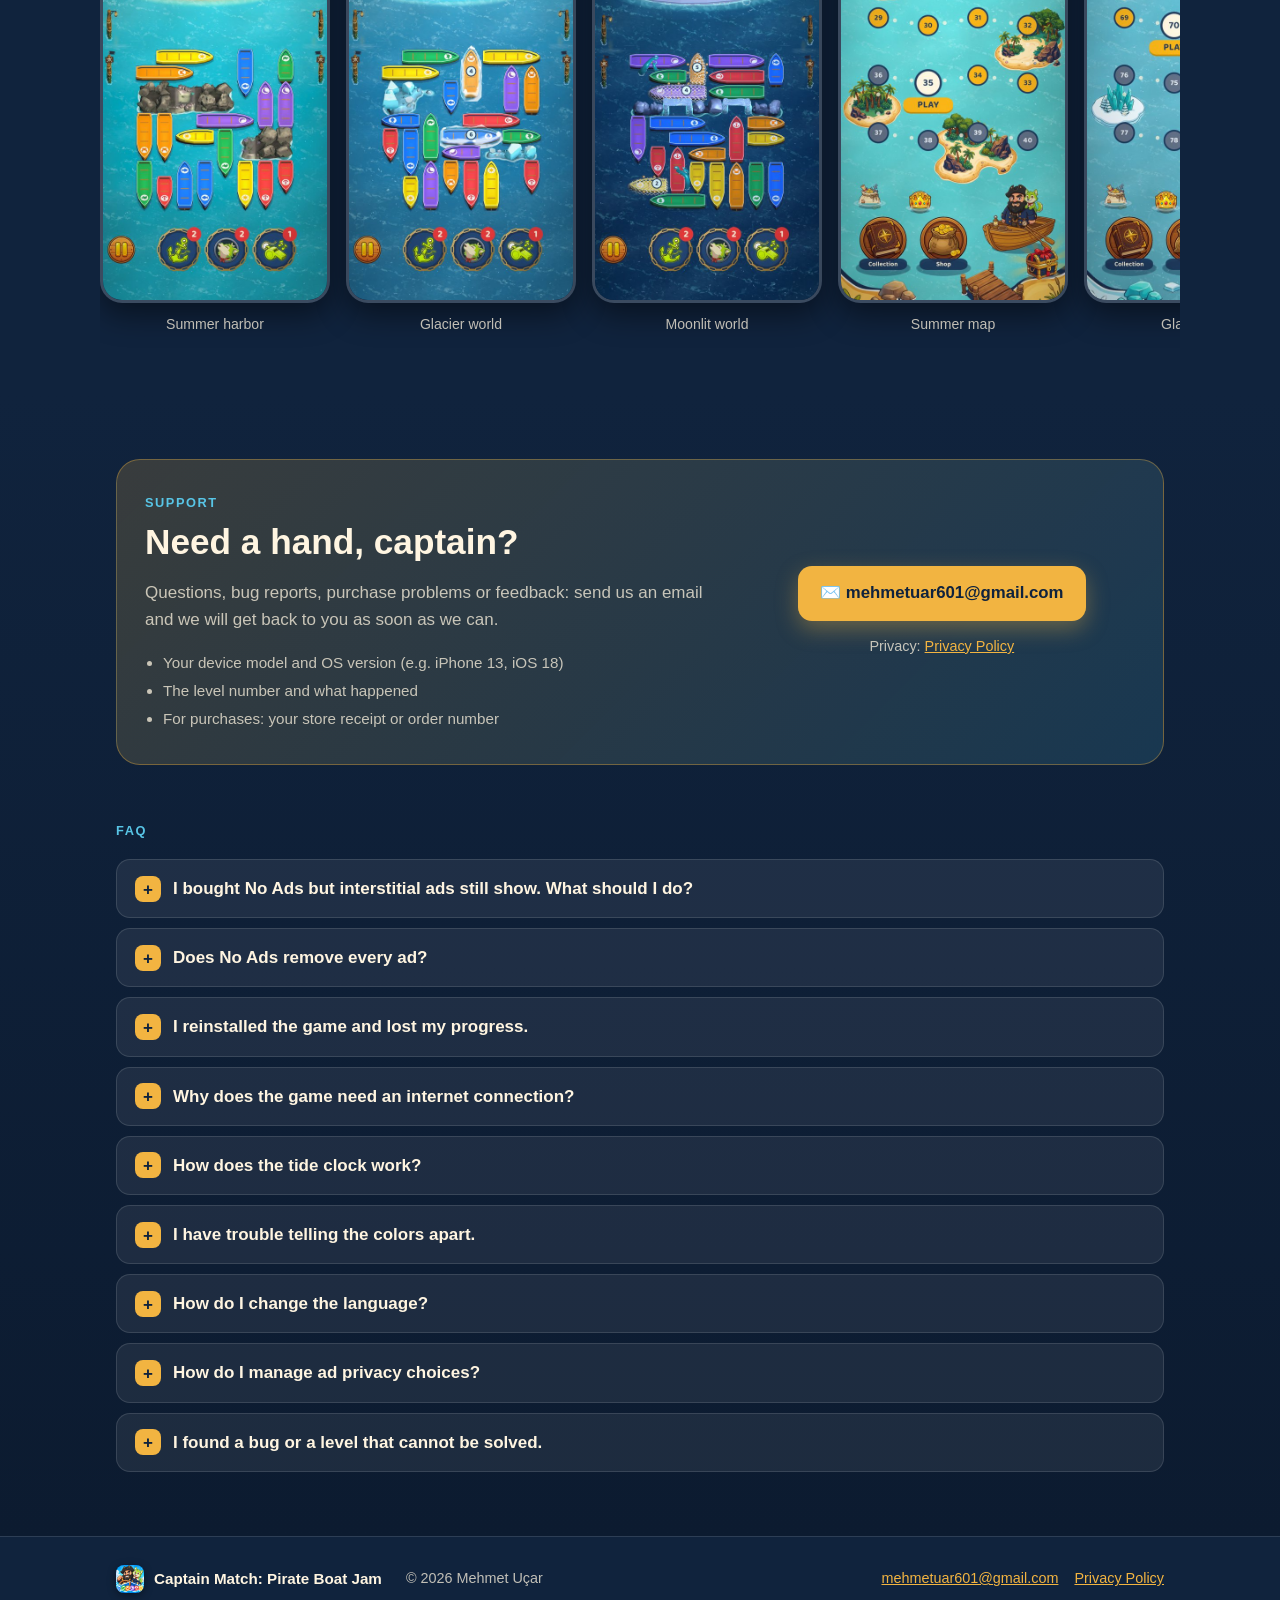
==== commit 4b3ca294: "Destek sitesi: güncel ikon, header ve mağaza görselleri - Uygulama ikonu (favicon/apple-touch/marka)" ====
--- a/index.html
+++ b/index.html
@@ -7,12 +7,12 @@
 <meta name="description" content="Support and info for Captain Match: Pirate Boat Jam — a colorful boat jam puzzle with a pirate twist for iOS and Android. FAQ, how to play and contact.">
 <meta property="og:title" content="Captain Match: Pirate Boat Jam">
 <meta property="og:description" content="Sail pirate boats out of the jam, sort the crew by color and beat the tide!">
-<meta property="og:image" content="https://mehmetuar.github.io/assets/banner.jpg">
+<meta property="og:image" content="https://mehmetuar.github.io/assets/banner.jpg?v=2">
 <meta property="og:type" content="website">
 <meta name="theme-color" content="#10233d">
-<link rel="icon" type="image/png" sizes="32x32" href="assets/favicon-32.png">
-<link rel="icon" type="image/png" sizes="256x256" href="assets/icon-256.png">
-<link rel="apple-touch-icon" sizes="180x180" href="assets/icon-180.png">
+<link rel="icon" type="image/png" sizes="32x32" href="assets/favicon-32.png?v=2">
+<link rel="icon" type="image/png" sizes="256x256" href="assets/icon-256.png?v=2">
+<link rel="apple-touch-icon" sizes="180x180" href="assets/icon-180.png?v=2">
 <style>
   :root {
     color-scheme: dark;
@@ -80,7 +80,7 @@
   }
   .hero .wrap { display: grid; grid-template-columns: 1.15fr .85fr; gap: 32px; align-items: end; }
   .hero-copy { padding-bottom: 64px; }
-  .hero-copy .banner { width: min(100%, 520px); margin: 0 0 8px -10px; filter: drop-shadow(0 12px 24px rgba(0,0,0,.35)); border-radius: 18px; }
+  .hero-copy .banner { width: min(100%, 520px); margin: 0 0 14px; filter: drop-shadow(0 12px 24px rgba(0,0,0,.35)); border-radius: 18px; }
   .hero-copy h1 { font-size: clamp(1.4rem, 2.6vw, 1.8rem); color: var(--cream); }
   .hero-copy h1 span { color: var(--gold-2); }
   .hero-copy p { font-size: 1.1rem; color: var(--muted); max-width: 560px; }
@@ -158,7 +158,8 @@
   .shots img { border-radius: 22px; border: 3px solid rgba(255,255,255,.18); box-shadow: 0 12px 30px rgba(0,0,0,.45); }
   .shots figcaption { text-align: center; font-size: .88rem; color: var(--muted); margin-top: 10px; }
   .shots-wrap { max-width: var(--max); margin: 0 auto; }
-  @media (min-width: 1040px) { .shots { justify-content: center; } }
+  .shots figure:first-child { margin-left: auto; }
+  .shots figure:last-child { margin-right: auto; }
 
   /* support */
   .support { background: linear-gradient(180deg, var(--navy) 0%, #0c1b30 100%); }
@@ -203,7 +204,7 @@
 
 <header>
   <div class="wrap bar">
-    <a class="brand" href="#top"><img src="assets/icon-180.png" alt="" width="40" height="40">Captain Match</a>
+    <a class="brand" href="#top"><img src="assets/icon-180.png?v=2" alt="" width="40" height="40">Captain Match</a>
     <nav>
       <a href="#features">Features</a>
       <a href="#how">How to play</a>
@@ -218,9 +219,9 @@
 <section class="hero">
   <div class="wrap">
     <div class="hero-copy">
-      <img class="banner" src="assets/banner.jpg" alt="Captain Match" width="1024" height="500">
-      <h1>Pirate Boat Jam <span>· Ship Escape: Color Sort Puzzle</span></h1>
-      <p>Beat the tide! Sail pirate boats out of a jammed harbor so every crew boards a boat of its color, from a sunny cove to the frozen Glacier world.</p>
+      <img class="banner" src="assets/banner.jpg?v=2" alt="Captain Barba, cabin boy Pip, Moon the sea wolf and the colorful crew on a treasure island" width="1200" height="586">
+      <h1>Captain Match: Pirate Boat Jam <span>· Ship Escape: Color Sort Puzzle</span></h1>
+      <p>Beat the tide! Sail pirate boats out of a jammed harbor so every crew boards a boat of its color, from a sunny cove through the frozen Glacier world to the Moonlit seas.</p>
       <div class="stores">
         <a class="store" href="https://apps.apple.com/app/id6809573977" rel="noopener">
           <svg viewBox="0 0 24 24" fill="currentColor" aria-hidden="true"><path d="M16.365 1.43c0 1.14-.42 2.2-1.25 3.06-.98 1.02-2.16 1.6-3.39 1.5-.04-1.13.45-2.26 1.24-3.1.86-.92 2.27-1.53 3.4-1.46zm4.18 16.68c-.44 1.02-.65 1.47-1.22 2.37-.79 1.25-1.9 2.8-3.28 2.81-1.22.01-1.54-.8-3.2-.79-1.66.01-2.01.8-3.24.79-1.38-.01-2.43-1.41-3.22-2.66-2.22-3.5-2.45-7.6-1.08-9.78.97-1.55 2.5-2.46 3.94-2.46 1.47 0 2.39.81 3.6.81 1.18 0 1.9-.81 3.6-.81 1.28 0 2.64.7 3.6 1.9-3.17 1.74-2.65 6.26.5 7.82z"/></svg>
@@ -240,7 +241,7 @@
       </div>
     </div>
     <div class="hero-art">
-      <img src="assets/hero-family.jpg" alt="Captain Barba, cabin boy Pip, Moon the sea wolf and the colorful crew on a sunny beach" width="1000" height="2163" loading="eager">
+      <img src="assets/hero-family.jpg?v=2" alt="Captain Barba, cabin boy Pip, Moon the sea wolf and the colorful crew on a sunny beach" width="840" height="1817" loading="eager">
     </div>
   </div>
   <svg class="wave" viewBox="0 0 1440 48" preserveAspectRatio="none" aria-hidden="true"><path d="M0 24c120 16 240 24 360 16s240-32 360-24 240 32 360 24 240-24 360-8v16H0z" fill="#10233d"/></svg>
@@ -254,7 +255,7 @@
     <div class="grid g3" style="margin-top:28px">
       <div class="card c-sea"><div class="ico">🌊</div><h3>The tide decides</h3><p>Shallow passages only open at high water. A boat that is stuck now may sail free a few seconds later. Time your moves and plan your order.</p></div>
       <div class="card c-gold"><div class="ico">🗺️</div><h3>Chapters to explore</h3><p>Sail through Dawn Cove, Kraken Strait, Lighthouse Isle and more, following the Logbook story to the Great Tide Treasure.</p></div>
-      <div class="card c-purple"><div class="ico">🧊</div><h3>Summer &amp; Glacier worlds</h3><p>From a sunny summer harbor to the icy Glacier world with frozen boats that wait for the ice to melt and icebergs that block the way.</p></div>
+      <div class="card c-purple"><div class="ico">🧊</div><h3>Summer, Glacier &amp; Moonlit worlds</h3><p>From a sunny summer harbor to the icy Glacier world with frozen boats and icebergs that block the way, then on to the glowing night waters of the Moonlit world.</p></div>
       <div class="card c-red"><div class="ico">🐙</div><h3>Tricky obstacles</h3><p>The Kraken grabs boats, grounded boats sit in the way, docks get narrow and storm levels race the clock.</p></div>
       <div class="card c-green"><div class="ico">👁️</div><h3>Color-blind friendly</h3><p>Every color has its own symbol, so every player can tell the boats and crew apart at a glance.</p></div>
       <div class="card c-sea"><div class="ico">⚡</div><h3>Quick levels</h3><p>Easy to learn, satisfying to master. Short levels you can play anywhere, in 14 languages.</p></div>
@@ -280,9 +281,9 @@
     <span class="kicker">Boosters &amp; crew</span>
     <h2>Handy help for tricky moments</h2>
     <div class="grid g3" style="margin-top:28px">
-      <div class="card c-gold boost"><img src="assets/booster-anchor.png" alt="" width="96" height="96"><h3>Anchor</h3><p>Pulls a boat past any blocker straight to the dock.</p></div>
-      <div class="card c-green boost"><img src="assets/booster-howl.png" alt="" width="96" height="96"><h3>Howl</h3><p>Freezes the tide so open channels stay open.</p></div>
-      <div class="card c-sea boost"><img src="assets/booster-whistle.png" alt="" width="96" height="96"><h3>Whistle</h3><p>Fills a docked boat with its crew and sends it off.</p></div>
+      <div class="card c-gold boost"><img src="assets/booster-anchor.png?v=2" alt="" width="96" height="96"><h3>Anchor</h3><p>Pulls a boat past any blocker straight to the dock.</p></div>
+      <div class="card c-green boost"><img src="assets/booster-howl.png?v=2" alt="" width="96" height="96"><h3>Howl</h3><p>Freezes the tide so open channels stay open.</p></div>
+      <div class="card c-sea boost"><img src="assets/booster-whistle.png?v=2" alt="" width="96" height="96"><h3>Whistle</h3><p>Fills a docked boat with its crew and sends it off.</p></div>
     </div>
     <div class="grid g3" style="margin-top:16px">
       <div class="card c-purple crew"><img src="assets/char-captain.png" alt="" width="96" height="96"><div><small>The captain</small><h3>Captain Barba</h3><p>Leads the hunt for the Great Tide Treasure.</p></div></div>
@@ -295,14 +296,17 @@
 <section id="screens" style="padding-bottom:40px">
   <div class="wrap">
     <span class="kicker">Screenshots</span>
-    <h2>Sunny coves, frozen seas and a crew to collect</h2>
+    <h2>Sunny coves, frozen seas, moonlit waters and a crew to collect</h2>
   </div>
   <div class="shots-wrap">
     <div class="shots">
-      <figure><img src="assets/shot-summer.jpg" alt="Summer harbor level with colorful boats" width="508" height="1100" loading="lazy"><figcaption>Summer harbor</figcaption></figure>
-      <figure><img src="assets/shot-glacier.jpg" alt="Glacier world level with frozen boats" width="508" height="1100" loading="lazy"><figcaption>Glacier world</figcaption></figure>
-      <figure><img src="assets/shot-map.jpg" alt="Chapter map" width="508" height="1100" loading="lazy"><figcaption>Chapter map</figcaption></figure>
-      <figure><img src="assets/shot-crew.jpg" alt="Crew collection" width="508" height="1100" loading="lazy"><figcaption>Crew collection</figcaption></figure>
+      <figure><img src="assets/shot-summer.jpg?v=2" alt="Summer harbor level with colorful boats" width="508" height="1100" loading="lazy"><figcaption>Summer harbor</figcaption></figure>
+      <figure><img src="assets/shot-glacier.jpg?v=2" alt="Glacier world level with icebergs and frozen boats" width="508" height="1100" loading="lazy"><figcaption>Glacier world</figcaption></figure>
+      <figure><img src="assets/shot-moonlit.jpg?v=2" alt="Moonlit world level at night" width="508" height="1100" loading="lazy"><figcaption>Moonlit world</figcaption></figure>
+      <figure><img src="assets/shot-map.jpg?v=2" alt="Summer chapter map" width="508" height="1100" loading="lazy"><figcaption>Summer map</figcaption></figure>
+      <figure><img src="assets/shot-map-glacier.jpg" alt="Glacier chapter map" width="508" height="1100" loading="lazy"><figcaption>Glacier map</figcaption></figure>
+      <figure><img src="assets/shot-map-moonlit.jpg" alt="Moonlit chapter map" width="508" height="1100" loading="lazy"><figcaption>Moonlit map</figcaption></figure>
+      <figure><img src="assets/shot-crew.jpg?v=2" alt="Crew collection" width="508" height="1100" loading="lazy"><figcaption>Crew collection</figcaption></figure>
     </div>
   </div>
 </section>
@@ -372,7 +376,7 @@
 
 <footer>
   <div class="wrap">
-    <span class="brand"><img src="assets/icon-180.png" alt="" width="28" height="28">Captain Match: Pirate Boat Jam</span>
+    <span class="brand"><img src="assets/icon-180.png?v=2" alt="" width="28" height="28">Captain Match: Pirate Boat Jam</span>
     <span>&copy; 2026 Mehmet Uçar</span>
     <span class="links">
       <a href="mailto:mehmetuar601@gmail.com">mehmetuar601@gmail.com</a>
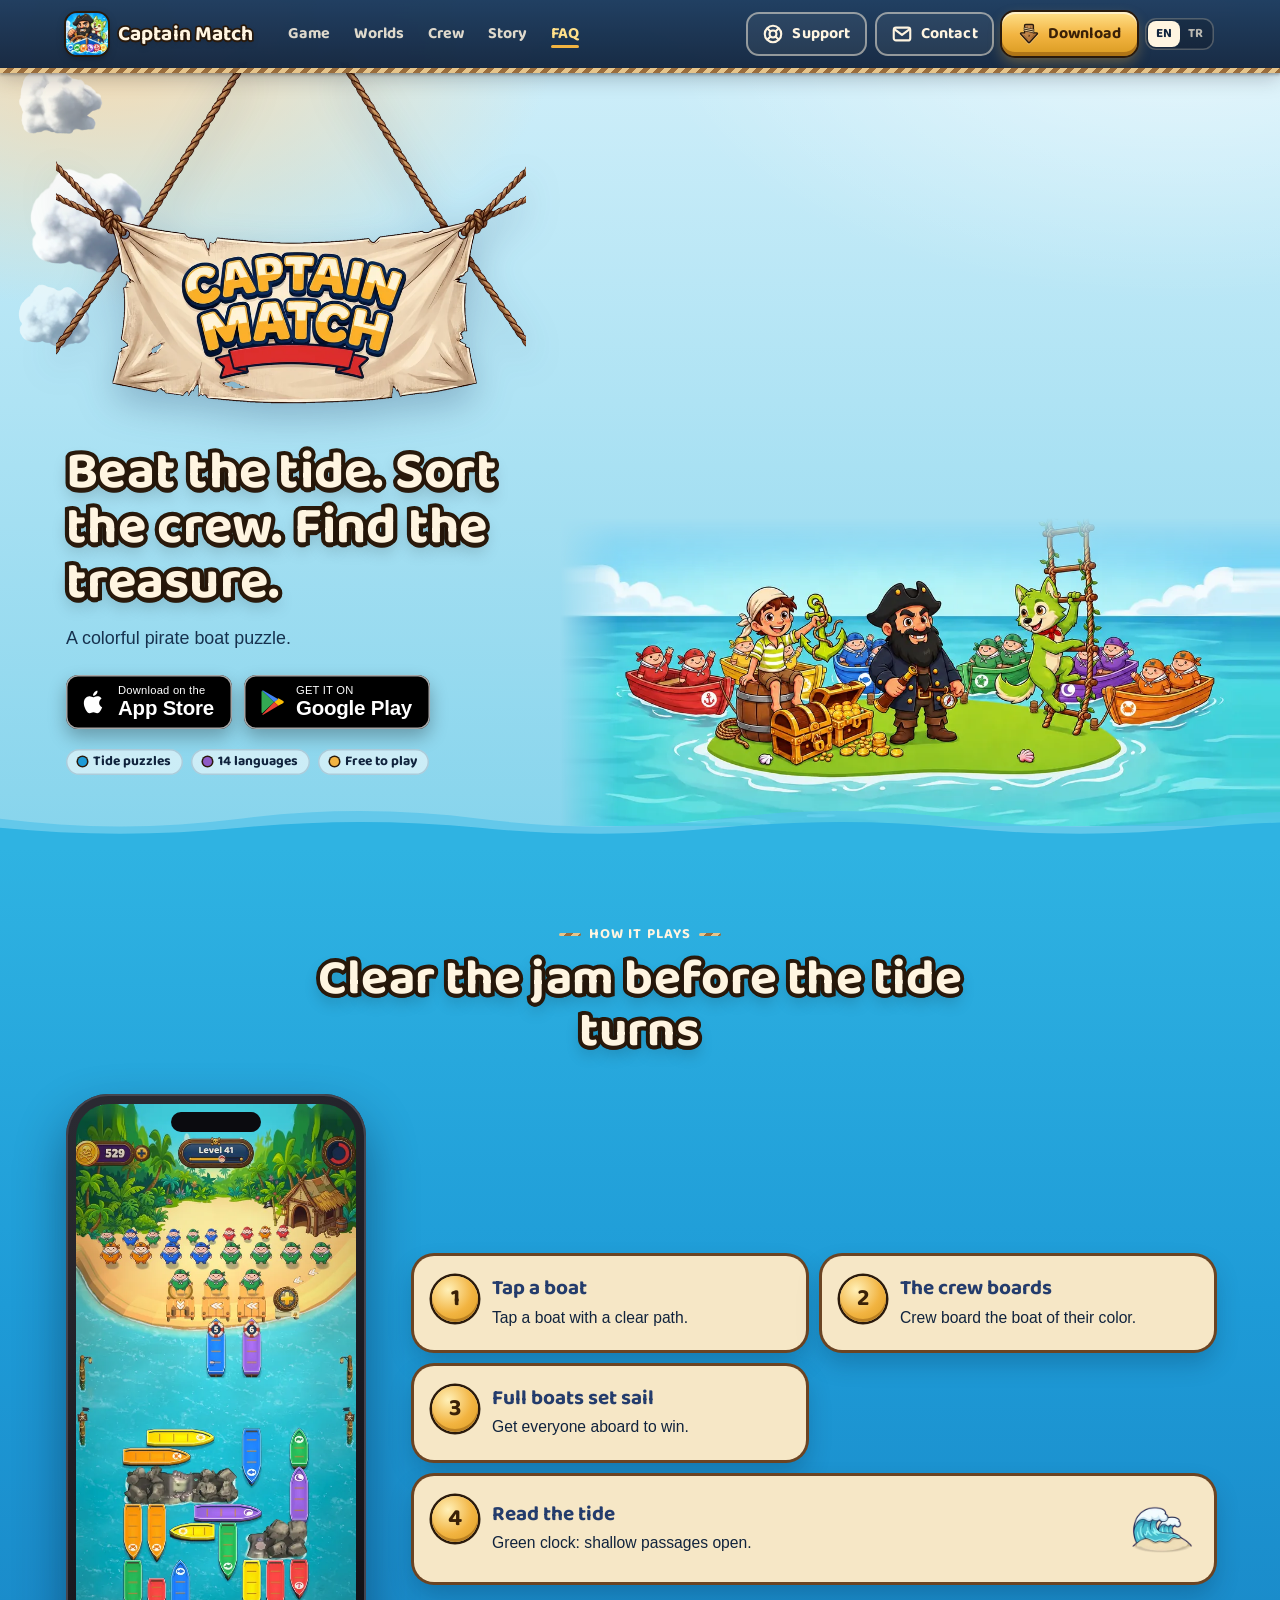
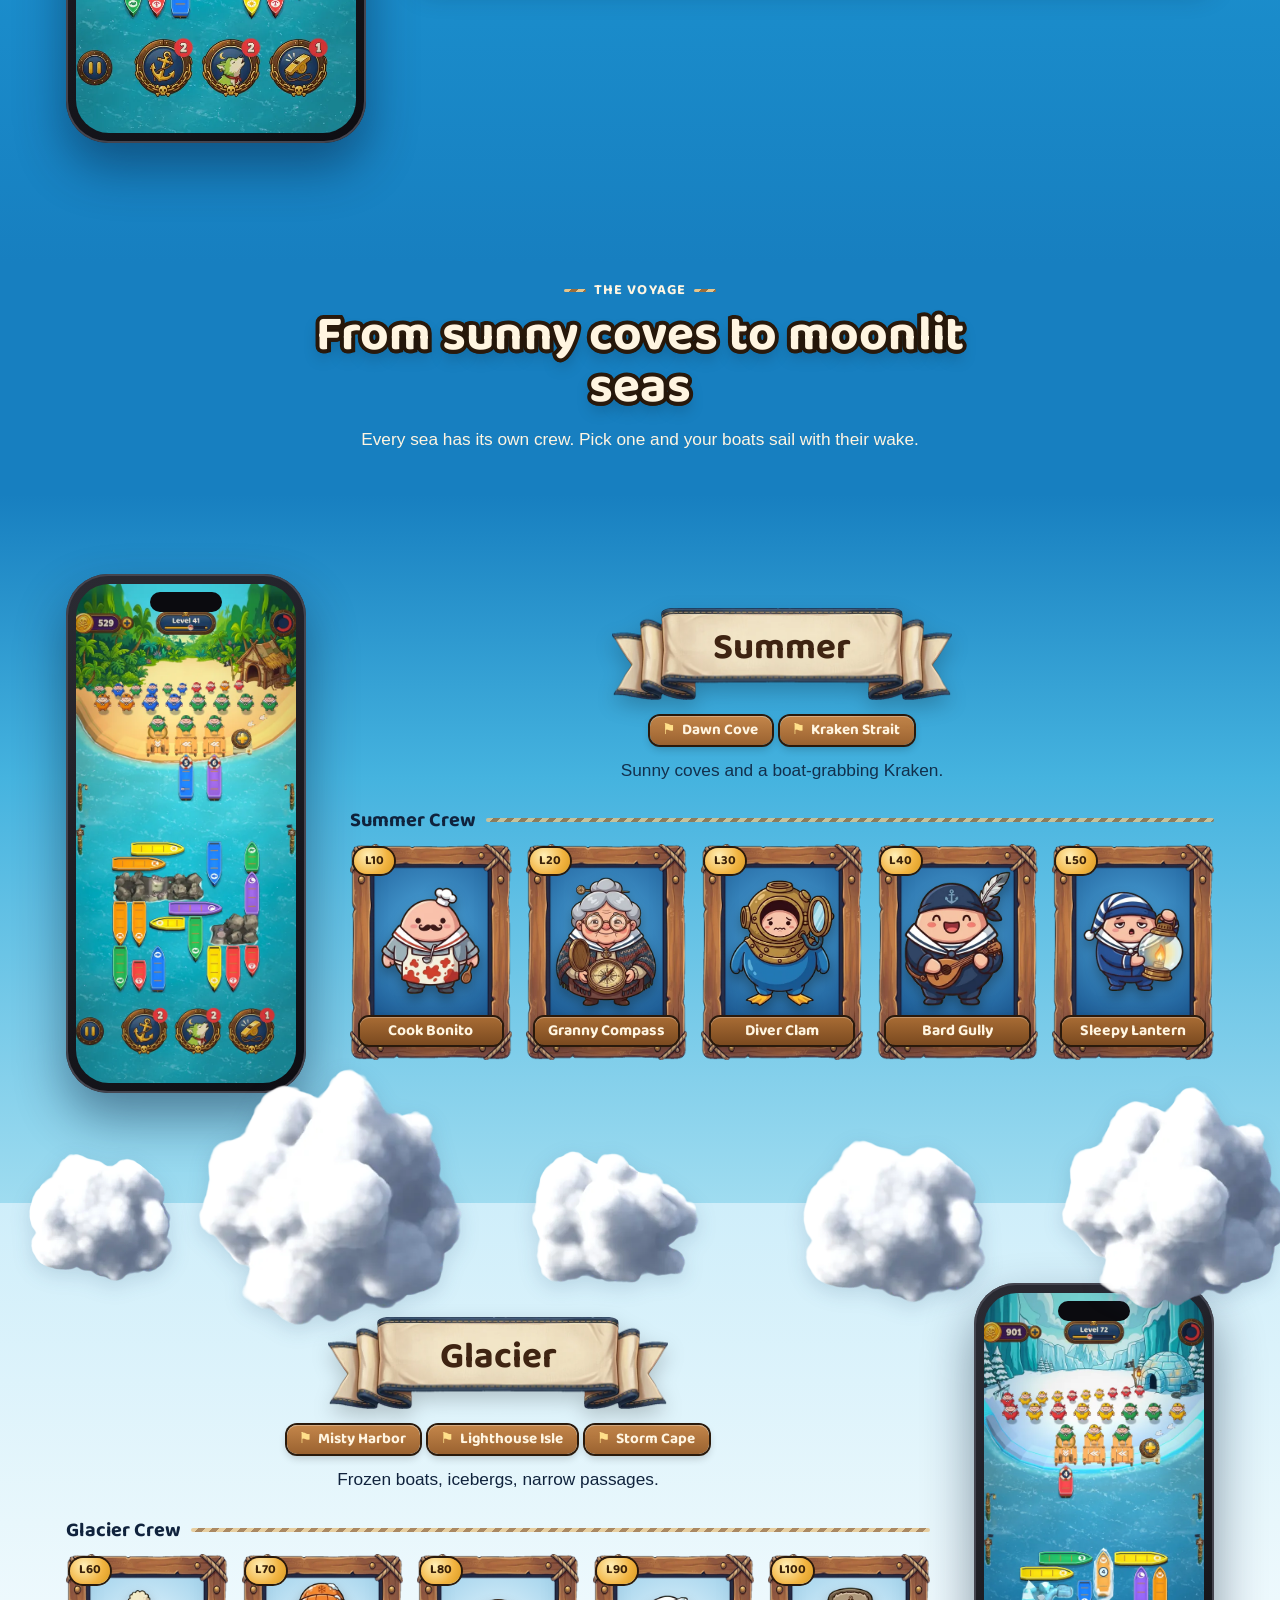
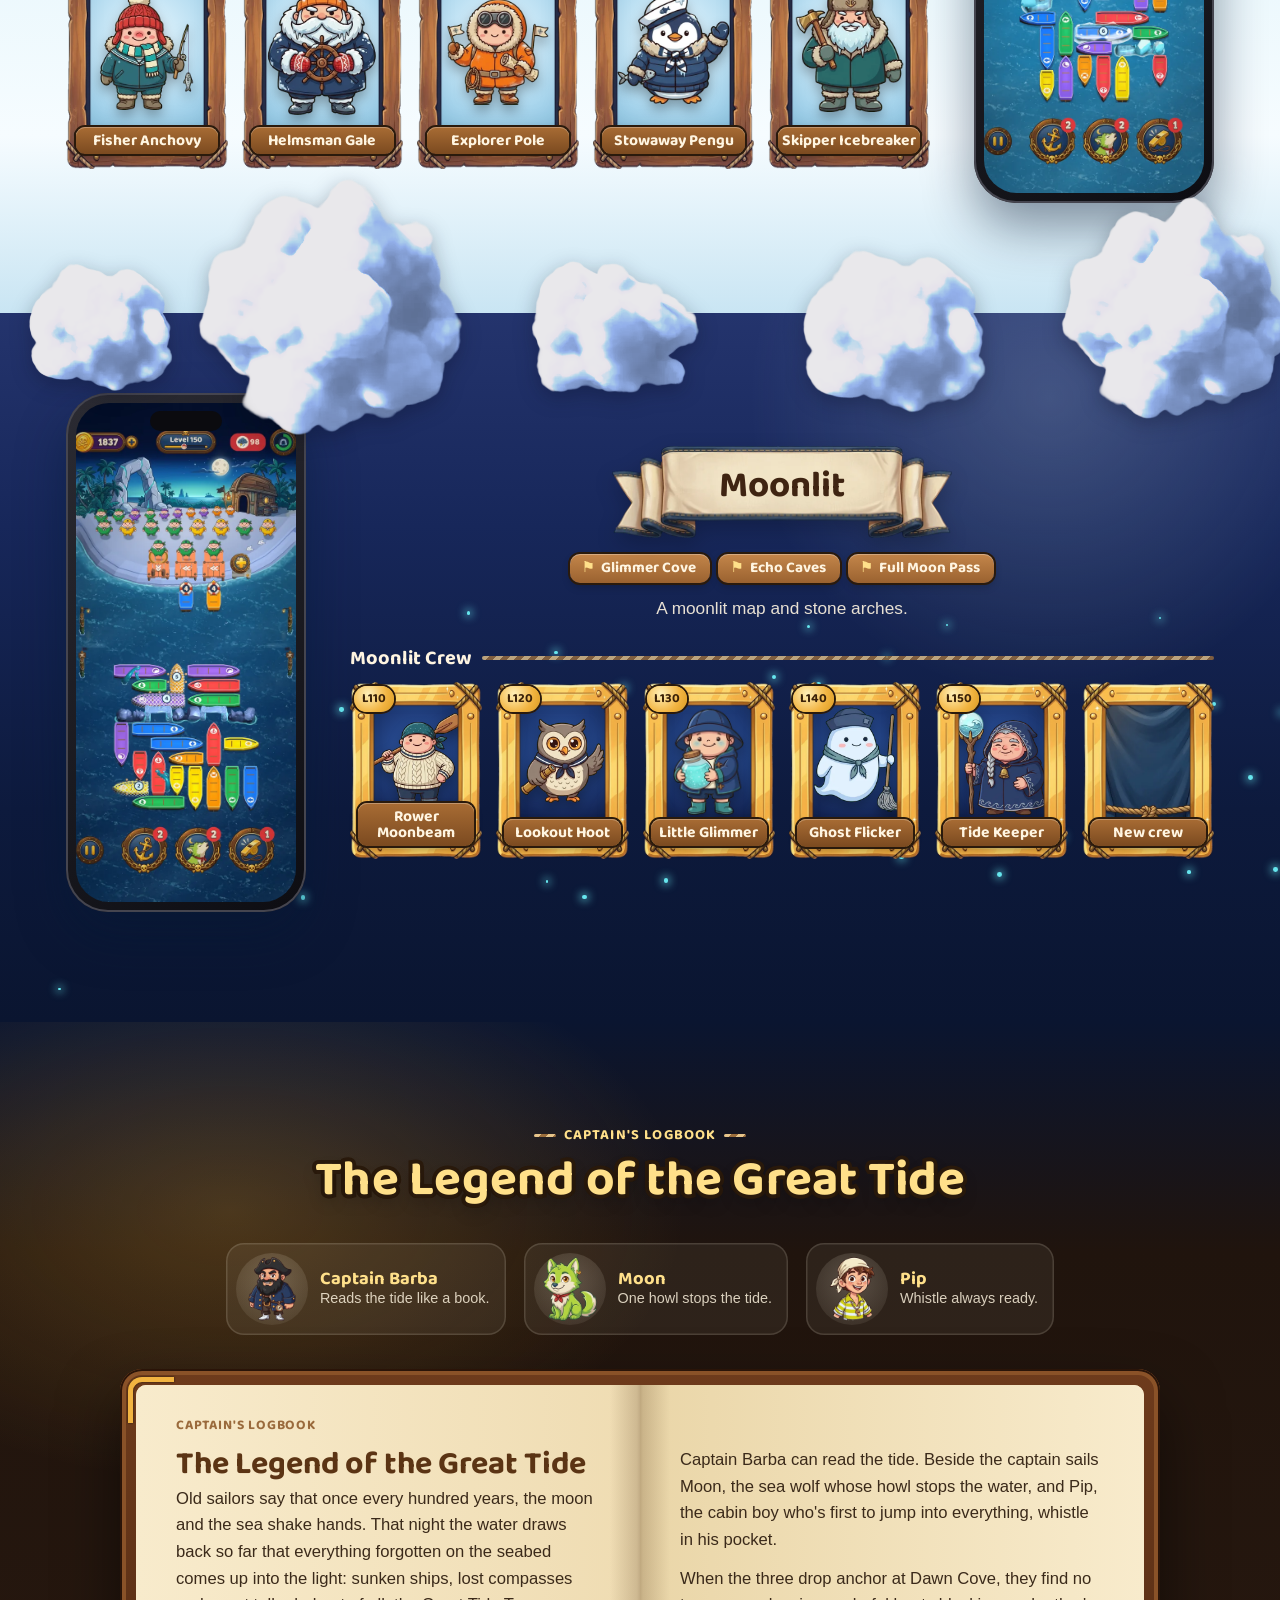
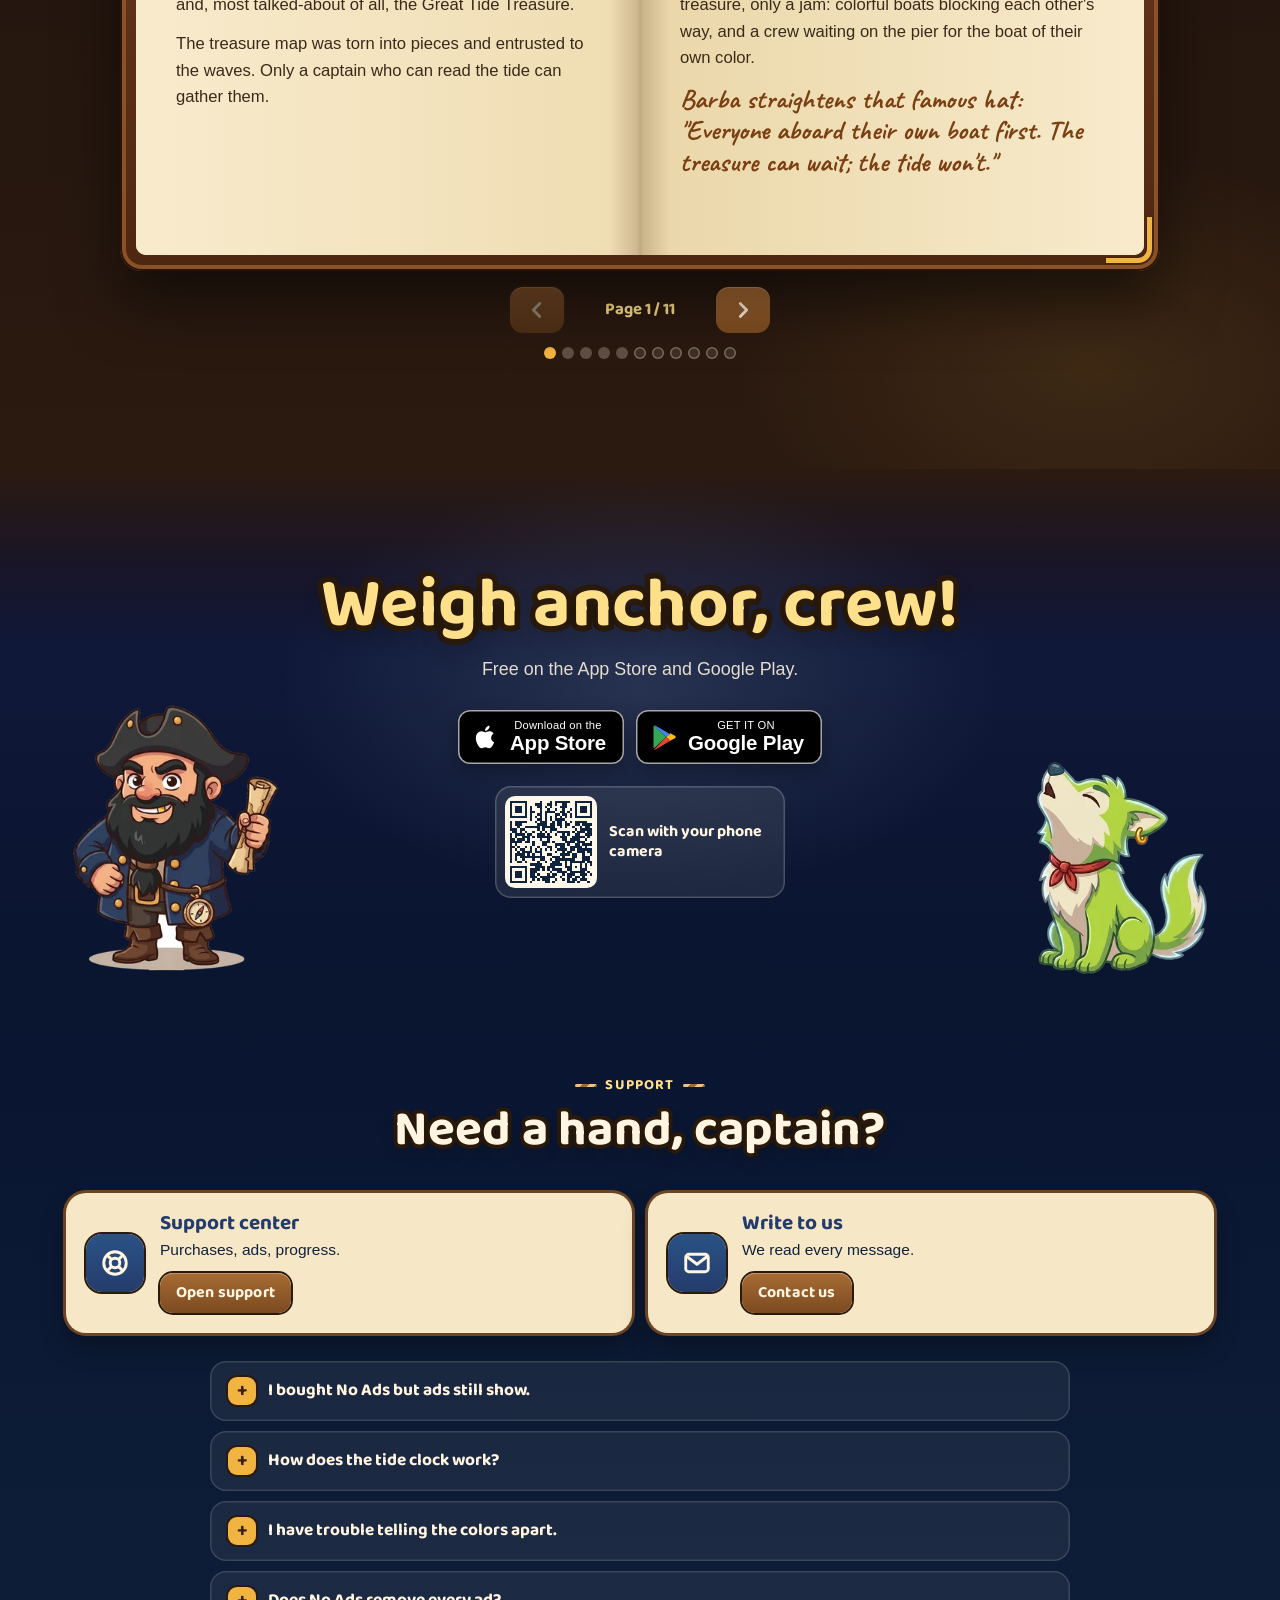
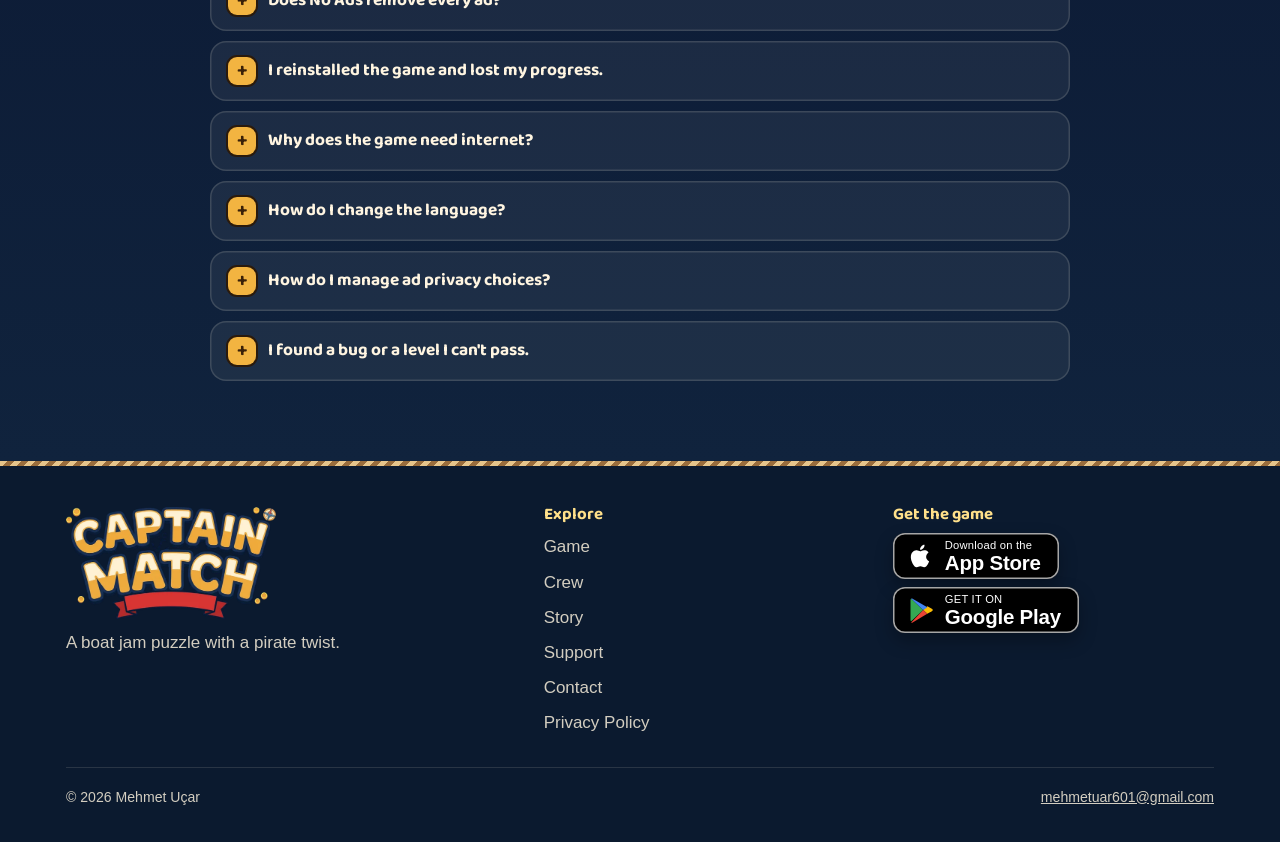
==== commit 431af27d: "Yeni site: Büyük Sefer tasarımı, Ustalar, Seyir Defteri, TR/EN - Ana sayfa oyunun görsel diliyle yen" ====
--- a/index.html
+++ b/index.html
@@ -2,388 +2,324 @@
 <html lang="en">
 <head>
 <meta charset="utf-8">
-<meta name="viewport" content="width=device-width, initial-scale=1">
-<title>Captain Match: Pirate Boat Jam – Support</title>
-<meta name="description" content="Support and info for Captain Match: Pirate Boat Jam — a colorful boat jam puzzle with a pirate twist for iOS and Android. FAQ, how to play and contact.">
+<meta name="viewport" content="width=device-width, initial-scale=1, viewport-fit=cover">
+<title>Captain Match: Pirate Boat Jam</title>
+<meta name="description" content="Beat the tide, sort the crew and find the treasure. A colorful boat jam puzzle with a pirate crew, free on iPhone, iPad and Android.">
+<meta name="theme-color" content="#10233d">
+<meta name="apple-itunes-app" content="app-id=6809573977">
+<link rel="canonical" href="https://mehmetuar.github.io/">
+<meta property="og:type" content="website">
+<meta property="og:url" content="https://mehmetuar.github.io/">
 <meta property="og:title" content="Captain Match: Pirate Boat Jam">
-<meta property="og:description" content="Sail pirate boats out of the jam, sort the crew by color and beat the tide!">
+<meta property="og:description" content="Beat the tide, sort the crew and find the treasure.">
 <meta property="og:image" content="https://mehmetuar.github.io/assets/banner.jpg?v=2">
-<meta property="og:type" content="website">
-<meta name="theme-color" content="#10233d">
+<meta name="twitter:card" content="summary_large_image">
 <link rel="icon" type="image/png" sizes="32x32" href="assets/favicon-32.png?v=2">
 <link rel="icon" type="image/png" sizes="256x256" href="assets/icon-256.png?v=2">
 <link rel="apple-touch-icon" sizes="180x180" href="assets/icon-180.png?v=2">
-<style>
-  :root {
-    color-scheme: dark;
-    --navy: #10233d;
-    --navy-2: #163052;
-    --navy-3: #1d3c66;
-    --sea: #2a9bd6;
-    --sea-2: #58c5e6;
-    --gold: #f2b441;
-    --gold-2: #ffd36a;
-    --cream: #fff5e1;
-    --muted: rgba(255, 245, 225, .74);
-    --red: #e04a4a;
-    --green: #4ec26a;
-    --purple: #a06ad8;
-    --card: rgba(255, 255, 255, .07);
-    --line: rgba(255, 255, 255, .12);
-    --radius: 18px;
-    --max: 1080px;
-  }
-  * { box-sizing: border-box; }
-  html { scroll-behavior: smooth; }
-  body {
-    margin: 0;
-    font: 17px/1.6 -apple-system, BlinkMacSystemFont, "Segoe UI", Roboto, "Helvetica Neue", Arial, sans-serif;
-    background: var(--navy);
-    color: var(--cream);
-    overflow-x: hidden;
-  }
-  img { display: block; max-width: 100%; height: auto; }
-  a { color: var(--gold); }
-  h1, h2, h3 { line-height: 1.15; margin: 0; }
-  h2 { font-size: clamp(1.6rem, 3.4vw, 2.2rem); color: var(--gold-2); }
-  .wrap { max-width: var(--max); margin: 0 auto; padding: 0 16px; }
-  section { padding: 64px 0; }
-  .kicker {
-    display: inline-block; font-size: .8rem; font-weight: 700; letter-spacing: .12em; text-transform: uppercase;
-    color: var(--sea-2); margin-bottom: 8px;
-  }
-  .lead { color: var(--muted); max-width: 640px; margin: 10px 0 0; }
-
-  /* header */
-  header {
-    position: sticky; top: 0; z-index: 10;
-    background: rgba(16, 35, 61, .85); backdrop-filter: blur(10px); -webkit-backdrop-filter: blur(10px);
-    border-bottom: 1px solid var(--line);
-  }
-  .bar { display: flex; align-items: center; gap: 12px; height: 64px; }
-  .brand { display: flex; align-items: center; gap: 10px; text-decoration: none; color: var(--cream); font-weight: 800; font-size: 1.05rem; }
-  .brand img { width: 40px; height: 40px; border-radius: 11px; box-shadow: 0 2px 8px rgba(0,0,0,.4); }
-  nav { margin-left: auto; display: flex; gap: 4px; }
-  nav a { color: var(--muted); text-decoration: none; font-weight: 600; font-size: .92rem; padding: 8px 10px; border-radius: 10px; }
-  nav a:hover { color: var(--cream); background: var(--card); }
-  nav a.cta { color: var(--navy); background: var(--gold); }
-  nav a.cta:hover { background: var(--gold-2); color: var(--navy); }
-  @media (max-width: 640px) { nav a:not(.cta) { display: none; } }
-
-  /* hero */
-  .hero {
-    position: relative; overflow: hidden; padding: 56px 0 0;
-    background:
-      radial-gradient(900px 420px at 15% -10%, rgba(255, 190, 120, .35), transparent 60%),
-      radial-gradient(700px 400px at 90% 10%, rgba(88, 197, 230, .28), transparent 60%),
-      linear-gradient(180deg, #1c3a63 0%, #14304f 55%, var(--navy) 100%);
-  }
-  .hero .wrap { display: grid; grid-template-columns: 1.15fr .85fr; gap: 32px; align-items: end; }
-  .hero-copy { padding-bottom: 64px; }
-  .hero-copy .banner { width: min(100%, 520px); margin: 0 0 14px; filter: drop-shadow(0 12px 24px rgba(0,0,0,.35)); border-radius: 18px; }
-  .hero-copy h1 { font-size: clamp(1.4rem, 2.6vw, 1.8rem); color: var(--cream); }
-  .hero-copy h1 span { color: var(--gold-2); }
-  .hero-copy p { font-size: 1.1rem; color: var(--muted); max-width: 560px; }
-  .stores { display: flex; flex-wrap: wrap; gap: 12px; margin-top: 22px; }
-  .store {
-    display: inline-flex; align-items: center; gap: 10px; padding: 11px 18px 11px 14px; border-radius: 14px;
-    background: #000; color: #fff; text-decoration: none; border: 1px solid rgba(255,255,255,.22);
-    box-shadow: 0 6px 18px rgba(0,0,0,.35); transition: transform .15s ease;
-  }
-  .store:hover { transform: translateY(-2px); }
-  .store svg { width: 26px; height: 26px; flex: none; }
-  .store small { display: block; font-size: .68rem; line-height: 1; opacity: .8; }
-  .store b { display: block; font-size: 1.05rem; line-height: 1.15; }
-  .pills { display: flex; flex-wrap: wrap; gap: 8px; margin-top: 20px; }
-  .pill { font-size: .82rem; font-weight: 600; padding: 5px 12px; border-radius: 999px; background: var(--card); border: 1px solid var(--line); color: var(--muted); }
-  .hero-art { position: relative; align-self: end; }
-  .hero-art img {
-    width: 100%; max-width: 420px; margin: 0 auto; border-radius: 24px 24px 0 0;
-    box-shadow: 0 -10px 40px rgba(0,0,0,.35);
-    mask-image: linear-gradient(180deg, #000 78%, transparent 100%);
-    -webkit-mask-image: linear-gradient(180deg, #000 78%, transparent 100%);
-  }
-  .wave { display: block; width: 100%; height: 48px; margin-top: -1px; }
-  @media (max-width: 800px) {
-    .hero .wrap { grid-template-columns: 1fr; }
-    .hero-copy { padding-bottom: 24px; }
-    .hero-art img { max-width: 340px; }
-  }
-
-  /* cards */
-  .grid { display: grid; gap: 16px; }
-  .grid > *, .hero .wrap > *, .contact > * { min-width: 0; }
-  .g3 { grid-template-columns: repeat(3, 1fr); }
-  .g4 { grid-template-columns: repeat(4, 1fr); }
-  @media (max-width: 900px) { .g3, .g4 { grid-template-columns: repeat(2, 1fr); } }
-  @media (max-width: 520px) { .g3, .g4 { grid-template-columns: 1fr; } }
-  .card {
-    background: var(--card); border: 1px solid var(--line); border-radius: var(--radius); padding: 22px;
-    position: relative; overflow: hidden;
-  }
-  .card::before { content: ""; position: absolute; inset: 0 0 auto 0; height: 4px; background: var(--accent, var(--gold)); }
-  .card h3 { font-size: 1.08rem; margin-bottom: 6px; }
-  .card p { margin: 0; color: var(--muted); font-size: .97rem; }
-  .card .ico { font-size: 1.7rem; line-height: 1; margin-bottom: 12px; }
-  .c-gold { --accent: var(--gold); }
-  .c-sea { --accent: var(--sea-2); }
-  .c-red { --accent: var(--red); }
-  .c-green { --accent: var(--green); }
-  .c-purple { --accent: var(--purple); }
-
-  /* how to play */
-  .steps { counter-reset: step; }
-  .step { display: flex; gap: 16px; align-items: flex-start; }
-  .step::after {
-    counter-increment: step; content: counter(step); order: -1;
-    flex: none; width: 40px; height: 40px; border-radius: 50%; display: grid; place-items: center;
-    background: var(--gold); color: var(--navy); font-weight: 800; font-size: 1.1rem;
-  }
-  .step h3 { font-size: 1.05rem; }
-  .step p { margin: 2px 0 0; color: var(--muted); font-size: .97rem; }
-  .tide { background: linear-gradient(135deg, var(--navy-3), var(--navy-2)); }
-
-  /* boosters & crew */
-  .boost { text-align: center; }
-  .boost img { width: 96px; height: 96px; margin: 0 auto 10px; filter: drop-shadow(0 6px 12px rgba(0,0,0,.4)); }
-  .crew { display: flex; align-items: center; gap: 16px; }
-  .crew img { width: 96px; height: 96px; flex: none; border-radius: 50%; background: radial-gradient(circle at 50% 35%, rgba(255,255,255,.18), rgba(255,255,255,.03)); }
-  .crew h3 { font-size: 1.05rem; }
-  .crew small { color: var(--sea-2); font-weight: 700; font-size: .8rem; text-transform: uppercase; letter-spacing: .08em; }
-  .crew p { margin: 4px 0 0; color: var(--muted); font-size: .95rem; }
-
-  /* screenshots */
-  .shots { display: flex; gap: 16px; overflow-x: auto; padding: 8px 16px 20px; scroll-snap-type: x mandatory; -webkit-overflow-scrolling: touch; }
-  .shots figure { flex: 0 0 auto; width: 230px; margin: 0; scroll-snap-align: start; }
-  .shots img { border-radius: 22px; border: 3px solid rgba(255,255,255,.18); box-shadow: 0 12px 30px rgba(0,0,0,.45); }
-  .shots figcaption { text-align: center; font-size: .88rem; color: var(--muted); margin-top: 10px; }
-  .shots-wrap { max-width: var(--max); margin: 0 auto; }
-  .shots figure:first-child { margin-left: auto; }
-  .shots figure:last-child { margin-right: auto; }
-
-  /* support */
-  .support { background: linear-gradient(180deg, var(--navy) 0%, #0c1b30 100%); }
-  .contact {
-    display: grid; grid-template-columns: 1.2fr .8fr; gap: 24px; align-items: center;
-    background: linear-gradient(135deg, rgba(242,180,65,.18), rgba(88,197,230,.14)); border: 1px solid rgba(242,180,65,.35);
-    border-radius: 24px; padding: 28px;
-  }
-  @media (max-width: 720px) { .contact { grid-template-columns: 1fr; } }
-  .contact h2 { color: var(--cream); }
-  .contact p { color: var(--muted); }
-  .btn {
-    display: inline-flex; align-items: center; gap: 10px; padding: 14px 22px; border-radius: 14px; text-decoration: none;
-    background: var(--gold); color: var(--navy); font-weight: 800; font-size: 1.05rem; box-shadow: 0 8px 22px rgba(242,180,65,.35);
-    transition: transform .15s ease, background .15s ease;
-  }
-  .btn:hover { background: var(--gold-2); transform: translateY(-2px); }
-  .contact ul { margin: 12px 0 0; padding-left: 18px; color: var(--muted); font-size: .95rem; }
-  .contact li { margin: 4px 0; }
-  .faq { margin-top: 36px; display: grid; gap: 10px; }
-  details { background: var(--card); border: 1px solid var(--line); border-radius: 14px; padding: 0 18px; }
-  summary { cursor: pointer; font-weight: 700; padding: 15px 0; list-style: none; display: flex; align-items: center; gap: 12px; }
-  summary::-webkit-details-marker { display: none; }
-  summary::before { content: "+"; flex: none; width: 26px; height: 26px; border-radius: 8px; display: grid; place-items: center; background: var(--gold); color: var(--navy); font-weight: 900; }
-  details[open] summary::before { content: "–"; }
-  details p { margin: 0 0 16px 38px; color: var(--muted); font-size: .97rem; }
-  details p + p { margin-top: -8px; }
-
-  footer { border-top: 1px solid var(--line); padding: 28px 0 40px; font-size: .9rem; color: var(--muted); }
-  footer .wrap { display: flex; flex-wrap: wrap; gap: 8px 24px; align-items: center; }
-  footer .brand { font-size: .95rem; }
-  footer .brand img { width: 28px; height: 28px; border-radius: 8px; }
-  footer .links { margin-left: auto; display: flex; flex-wrap: wrap; gap: 16px; }
-
-  @media (prefers-reduced-motion: reduce) {
-    html { scroll-behavior: auto; }
-    .store, .btn { transition: none; }
-  }
-</style>
+<link rel="preload" href="assets/fonts/baloo2-bold.woff2" as="font" type="font/woff2" crossorigin>
+<script type="application/ld+json">{"@context":"https://schema.org","@type":"MobileApplication","name":"Captain Match: Pirate Boat Jam","applicationCategory":"GameApplication","operatingSystem":"iOS, Android","url":"https://mehmetuar.github.io/","image":"https://mehmetuar.github.io/assets/icon-256.png","offers":{"@type":"Offer","price":"0","priceCurrency":"USD"},"sameAs":["https://apps.apple.com/app/id6809573977","https://play.google.com/store/apps/details?id=com.captainmatch.app"]}</script>
+<link rel="stylesheet" href="assets/css/fonts.css">
+<link rel="stylesheet" href="assets/css/site.css">
 </head>
 <body>
 
-<header>
-  <div class="wrap bar">
-    <a class="brand" href="#top"><img src="assets/icon-180.png?v=2" alt="" width="40" height="40">Captain Match</a>
-    <nav>
-      <a href="#features">Features</a>
-      <a href="#how">How to play</a>
-      <a href="#faq">FAQ</a>
-      <a class="cta" href="#support">Support</a>
-    </nav>
-  </div>
+<!-- İkonlar: indirme ikonu adayları A/B/C + arayüz ikonları -->
+<svg width="0" height="0" style="position:absolute" aria-hidden="true">
+  <defs>
+    <linearGradient id="wg" x1="0" y1="0" x2="1" y2="1"><stop offset="0" stop-color="#dba264"/><stop offset="1" stop-color="#9e5f28"/></linearGradient>
+    <linearGradient id="gg" x1="0" y1="0" x2="0" y2="1"><stop offset="0" stop-color="#ffe9a6"/><stop offset=".55" stop-color="#f2b441"/><stop offset="1" stop-color="#d4921c"/></linearGradient>
+  </defs>
+  <!-- A · Demir At: suya inen çapa, kolları aşağı ok -->
+  <symbol id="dl-a" viewBox="0 0 32 32">
+    <g fill="none" stroke="#2a1a0c" stroke-linecap="round" stroke-linejoin="round" stroke-width="4.6">
+      <circle cx="16" cy="5.4" r="2.6"/><path d="M16 8.2V23M10.2 11.8h11.6M6.8 15.6l9.2 9.2 9.2-9.2"/><path d="M8.5 29.3q3.75-2 7.5 0t7.5 0" stroke-width="3.6"/>
+    </g>
+    <g fill="none" stroke="url(#gg)" stroke-linecap="round" stroke-linejoin="round" stroke-width="2.5">
+      <circle cx="16" cy="5.4" r="2.6"/><path d="M16 8.2V23M10.2 11.8h11.6M6.8 15.6l9.2 9.2 9.2-9.2"/>
+    </g>
+    <path d="M8.5 29.3q3.75-2 7.5 0t7.5 0" fill="none" stroke="#7FD4E8" stroke-width="1.7" stroke-linecap="round"/>
+    <path d="M14.9 9.6v6M11 11.3h3" stroke="#fff6d6" stroke-width=".9" stroke-linecap="round" opacity=".85"/>
+  </symbol>
+  <!-- B · Hazine Sandığı: sandığa inen ok -->
+  <symbol id="dl-b" viewBox="0 0 32 32">
+    <path d="M5 16.5h22v9.2a2.3 2.3 0 0 1-2.3 2.3H7.3A2.3 2.3 0 0 1 5 25.7z" fill="url(#wg)" stroke="#2a1a0c" stroke-width="1.9" stroke-linejoin="round"/>
+    <path d="M5 16.5v-3.2a3.8 3.8 0 0 1 3.8-3.8h14.4a3.8 3.8 0 0 1 3.8 3.8v3.2z" fill="#8a5326" stroke="#2a1a0c" stroke-width="1.9" stroke-linejoin="round"/>
+    <path d="M9 9.8v18M23 9.8v18" stroke="#2a1a0c" stroke-width="3.6"/><path d="M9 9.8v18M23 9.8v18" stroke="url(#gg)" stroke-width="1.8"/>
+    <path d="M13.2 1.8h5.6v7.4h4.1L16 17.6 9.1 9.2h4.1z" fill="#fff5e1" stroke="#2a1a0c" stroke-width="1.9" stroke-linejoin="round"/>
+    <rect x="13.6" y="19.6" width="4.8" height="5" rx="1.1" fill="url(#gg)" stroke="#2a1a0c" stroke-width="1.5"/>
+  </symbol>
+  <!-- C · Tahta Ok: halatla bağlı, aşağı bakan tahta ok -->
+  <symbol id="dl-c" viewBox="0 0 32 32">
+    <path d="M11.2 2.2h9.6a1.6 1.6 0 0 1 1.6 1.6v10.6h4.9a1 1 0 0 1 .76 1.66L16.8 28.4a1.05 1.05 0 0 1-1.6 0L3.94 16.06a1 1 0 0 1 .76-1.66h4.9V3.8a1.6 1.6 0 0 1 1.6-1.6z" fill="url(#wg)" stroke="#2a1a0c" stroke-width="2" stroke-linejoin="round"/>
+    <path d="M13.4 4.6v8.6M18.4 5.4v7M8.6 17.6l5.2 5.8M23.4 17.6l-3.2 3.6" stroke="#7d4a1e" stroke-width="1" stroke-linecap="round" opacity=".8"/>
+    <path d="M9.6 7.6l12.8 2.6M9.6 10.4l12.8 2.6" stroke="#2a1a0c" stroke-width="2.9" stroke-linecap="round"/>
+    <path d="M9.6 7.6l12.8 2.6M9.6 10.4l12.8 2.6" stroke="#ecd09a" stroke-width="1.4" stroke-linecap="round"/>
+    <circle cx="16" cy="18.4" r="1.25" fill="#4a2c14"/><circle cx="15.6" cy="18" r=".45" fill="#e9c68c"/>
+  </symbol>
+  <symbol id="i-buoy" viewBox="0 0 24 24"><g fill="none" stroke="currentColor" stroke-width="2.3"><circle cx="12" cy="12" r="9"/><circle cx="12" cy="12" r="3.8"/><path d="M5.6 5.6l3.7 3.7M14.7 14.7l3.7 3.7M18.4 5.6l-3.7 3.7M9.3 14.7l-3.7 3.7"/></g></symbol>
+  <symbol id="i-mail" viewBox="0 0 24 24"><g fill="none" stroke="currentColor" stroke-width="2.3" stroke-linejoin="round"><rect x="3" y="5" width="18" height="14" rx="2.5"/><path d="M3.6 6.6 12 13l8.4-6.4"/></g></symbol>
+  <symbol id="i-menu" viewBox="0 0 24 24"><path d="M4 7h16M4 12h16M4 17h16" stroke="currentColor" stroke-width="2.5" stroke-linecap="round"/></symbol>
+  <symbol id="i-x" viewBox="0 0 24 24"><path d="M6 6l12 12M18 6 6 18" stroke="currentColor" stroke-width="3" stroke-linecap="round"/></symbol>
+  <symbol id="i-left" viewBox="0 0 24 24"><path d="M15 5l-7 7 7 7" fill="none" stroke="currentColor" stroke-width="3" stroke-linecap="round" stroke-linejoin="round"/></symbol>
+  <symbol id="i-right" viewBox="0 0 24 24"><path d="M9 5l7 7-7 7" fill="none" stroke="currentColor" stroke-width="3" stroke-linecap="round" stroke-linejoin="round"/></symbol>
+  <symbol id="i-apple" viewBox="0 0 24 24"><path fill="currentColor" d="M16.4 12.6c0-2.4 2-3.6 2.1-3.7-1.1-1.7-2.9-1.9-3.5-1.9-1.5-.2-2.9.9-3.7.9s-1.9-.9-3.2-.8c-1.6 0-3.1 1-4 2.4-1.7 3-.4 7.3 1.2 9.7.8 1.2 1.8 2.5 3 2.4 1.2 0 1.7-.8 3.2-.8s1.9.8 3.2.8c1.3 0 2.2-1.2 3-2.4.9-1.4 1.3-2.7 1.3-2.8 0 0-2.6-1-2.6-3.8zM14 5.4c.7-.8 1.1-1.9 1-3-1 0-2.1.6-2.8 1.4-.6.7-1.2 1.8-1 2.9 1.1.1 2.2-.5 2.8-1.3z"/></symbol>
+  <symbol id="i-play" viewBox="0 0 24 24"><path fill="#34a853" d="M3.6 2.3 13.9 12 3.6 21.7c-.4-.2-.6-.6-.6-1.1V3.4c0-.5.2-.9.6-1.1z"/><path fill="#fbbc04" d="m17.4 15.3-3.5-3.3 3.5-3.3 3.9 2.2c1 .6 1 1.6 0 2.2z"/><path fill="#4285f4" d="M13.9 12 3.6 2.3c.3-.2.8-.2 1.2 0l12.6 7.4z"/><path fill="#ea4335" d="m13.9 12 3.5 3.3-12.6 7.4c-.4.2-.9.2-1.2 0z"/></symbol>
+</svg>
+
+<a class="sr" href="#main">Skip to content</a>
+
+<!-- NAVBAR -->
+<nav class="nav" aria-label="Main">
+  <div class="wrap">
+    <a class="brand" href="#top"><img src="assets/img/app-icon.webp" alt="" width="42" height="42"><span class="toon">Captain Match</span></a>
+    <div class="nav-links">
+      <a href="#game" data-i18n="nav.game">Game</a>
+      <a href="#voyage" data-i18n="nav.worlds">Worlds</a>
+      <a href="#crew" data-i18n="nav.crew">Crew</a>
+      <a href="#story" data-i18n="nav.story">Story</a>
+      <a href="#faq" data-i18n="nav.faq">FAQ</a>
+    </div>
+    <div class="nav-act">
+      <a class="btn btn-ghost" href="#support" data-i18n-aria="nav.support"><svg aria-hidden="true"><use href="#i-buoy"/></svg><span class="act-label" data-i18n="nav.support">Support</span></a>
+      <button class="btn btn-ghost" type="button" data-open-contact data-i18n-aria="nav.contact"><svg aria-hidden="true"><use href="#i-mail"/></svg><span class="act-label" data-i18n="nav.contact">Contact</span></button>
+      <div class="dl-wrap">
+        <a class="btn btn-gold" id="navDl" href="#download" aria-haspopup="true" aria-expanded="false"><svg class="dl-ico" aria-hidden="true"><use href="#dl-c"/></svg><span data-i18n="nav.download">Download</span></a>
+        <div class="dl-pop" id="dlPop" hidden>
+          <h3 class="toon gold" data-i18n="pop.title">Get Captain Match</h3>
+          <div class="row">
+            <img class="qr" src="assets/img/qr-get.svg" alt="" width="118" height="118">
+            <div class="stores">
+              <a class="store" data-store="ios" href="https://apps.apple.com/app/id6809573977"><svg aria-hidden="true"><use href="#i-apple"/></svg><span><small data-i18n="badge.ios.s">Download on the</small><b>App Store</b></span></a>
+              <a class="store" data-store="android" href="https://play.google.com/store/apps/details?id=com.captainmatch.app"><svg aria-hidden="true"><use href="#i-play"/></svg><span><small data-i18n="badge.gp.s">GET IT ON</small><b>Google Play</b></span></a>
+            </div>
+          </div>
+          <p data-i18n="pop.qr">Scan with your phone camera.</p>
+        </div>
+      </div>
+      <div class="lang" role="group" aria-label="Language"><button type="button" data-lang="en" aria-pressed="true">EN</button><button type="button" data-lang="tr" aria-pressed="false">TR</button></div>
+      <button class="btn btn-ghost btn-icon menu-btn" type="button" id="menuBtn" aria-expanded="false" aria-controls="drawer" data-i18n-aria="nav.menu"><svg aria-hidden="true"><use href="#i-menu"/></svg></button>
+    </div>
+  </div>
+</nav>
+<div class="drawer" id="drawer" hidden>
+  <a href="#game" data-i18n="nav.game">Game</a>
+  <a href="#voyage" data-i18n="nav.worlds">Worlds</a>
+  <a href="#crew" data-i18n="nav.crew">Crew</a>
+  <a href="#story" data-i18n="nav.story">Story</a>
+  <a href="#faq" data-i18n="nav.faq">FAQ</a>
+  <div class="lang" role="group" aria-label="Language"><button type="button" data-lang="en" aria-pressed="true">EN</button><button type="button" data-lang="tr" aria-pressed="false">TR</button></div>
+</div>
+
+<main id="main">
+
+<!-- HERO · Yazlık gündüz -->
+<header class="hero" id="top">
+  <div class="clouds" aria-hidden="true">
+    <img src="assets/img/clouds/kabarcik_a.webp" alt="" style="top:14%;width:180px;animation-duration:95s;animation-delay:-30s">
+    <img src="assets/img/clouds/kabarcik_b.webp" alt="" style="top:4%;width:120px;animation-duration:120s;animation-delay:-80s;opacity:.7">
+    <img src="assets/img/clouds/kabarcik_a.webp" alt="" style="top:30%;width:110px;animation-duration:140s;animation-delay:-10s;opacity:.6">
+  </div>
+  <div class="wrap hero-grid">
+    <div class="hero-copy">
+      <img class="banner" src="assets/img/banner.webp" alt="Captain Match" width="900" height="722">
+      <h1 class="toon" data-i18n="hero.title">Beat the tide. Sort the crew. Find the treasure.</h1>
+      <p class="lead" data-i18n="hero.lead">A colorful pirate boat puzzle.</p>
+      <div class="stores">
+        <a class="store" data-store="ios" href="https://apps.apple.com/app/id6809573977"><svg aria-hidden="true"><use href="#i-apple"/></svg><span><small data-i18n="badge.ios.s">Download on the</small><b>App Store</b></span></a>
+        <a class="store" data-store="android" href="https://play.google.com/store/apps/details?id=com.captainmatch.app"><svg aria-hidden="true"><use href="#i-play"/></svg><span><small data-i18n="badge.gp.s">GET IT ON</small><b>Google Play</b></span></a>
+      </div>
+      <ul class="perks">
+        <li style="--c:#1E9BD7" data-i18n="perk.tide">Tide puzzles</li>
+        <li style="--c:#8E5BC7" data-i18n="perk.lang">14 languages</li>
+        <li style="--c:#F2B441" data-i18n="perk.free">Free to play</li>
+      </ul>
+    </div>
+  </div>
+  <div class="hero-art"><img src="assets/img/hero-2400.webp" srcset="assets/img/hero-1200.webp 1200w, assets/img/hero-2400.webp 2400w" sizes="(max-width: 960px) 100vw, 62vw" alt="Captain Barba, Pip and Moon on a little island surrounded by colorful boats full of crew" width="2400" height="1029" fetchpriority="high"></div>
+  <svg class="waves" viewBox="0 0 1440 90" preserveAspectRatio="none" aria-hidden="true">
+    <path fill="#55c3ea" opacity=".7" d="M0 40c90 18 180 18 270 0s180-18 270 0 180 18 270 0 180-18 270 0 180 18 270 0 180-18 270 0 180 18 270 0 180-18 270 0V90H0z"/>
+    <path fill="#2fb3e2" d="M0 56c90 14 180 14 270 0s180-14 270 0 180 14 270 0 180-14 270 0 180 14 270 0 180-14 270 0 180 14 270 0 180-14 270 0V90H0z"/>
+  </svg>
 </header>
 
-<main id="top">
-
-<section class="hero">
-  <div class="wrap">
-    <div class="hero-copy">
-      <img class="banner" src="assets/banner.jpg?v=2" alt="Captain Barba, cabin boy Pip, Moon the sea wolf and the colorful crew on a treasure island" width="1200" height="586">
-      <h1>Captain Match: Pirate Boat Jam <span>· Ship Escape: Color Sort Puzzle</span></h1>
-      <p>Beat the tide! Sail pirate boats out of a jammed harbor so every crew boards a boat of its color, from a sunny cove through the frozen Glacier world to the Moonlit seas.</p>
-      <div class="stores">
-        <a class="store" href="https://apps.apple.com/app/id6809573977" rel="noopener">
-          <svg viewBox="0 0 24 24" fill="currentColor" aria-hidden="true"><path d="M16.365 1.43c0 1.14-.42 2.2-1.25 3.06-.98 1.02-2.16 1.6-3.39 1.5-.04-1.13.45-2.26 1.24-3.1.86-.92 2.27-1.53 3.4-1.46zm4.18 16.68c-.44 1.02-.65 1.47-1.22 2.37-.79 1.25-1.9 2.8-3.28 2.81-1.22.01-1.54-.8-3.2-.79-1.66.01-2.01.8-3.24.79-1.38-.01-2.43-1.41-3.22-2.66-2.22-3.5-2.45-7.6-1.08-9.78.97-1.55 2.5-2.46 3.94-2.46 1.47 0 2.39.81 3.6.81 1.18 0 1.9-.81 3.6-.81 1.28 0 2.64.7 3.6 1.9-3.17 1.74-2.65 6.26.5 7.82z"/></svg>
-          <span><small>Download on the</small><b>App Store</b></span>
-        </a>
-        <a class="store" href="https://play.google.com/store/apps/details?id=com.captainmatch.app" rel="noopener">
-          <svg viewBox="0 0 24 24" aria-hidden="true"><path fill="#34a853" d="M3.6 2.3 13.9 12 3.6 21.7c-.4-.2-.6-.6-.6-1.1V3.4c0-.5.2-.9.6-1.1z"/><path fill="#fbbc04" d="m17.4 15.3-3.5-3.3 3.5-3.3 3.9 2.2c1 .6 1 1.6 0 2.2z"/><path fill="#4285f4" d="M13.9 12 3.6 2.3c.3-.2.8-.2 1.2 0l12.6 7.4z"/><path fill="#ea4335" d="m13.9 12 3.5 3.3-12.6 7.4c-.4.2-.9.2-1.2 0z"/></svg>
-          <span><small>Get it on</small><b>Google Play</b></span>
-        </a>
-      </div>
-      <div class="pills">
-        <span class="pill">🌊 Tide-based puzzles</span>
-        <span class="pill">🏴‍☠️ Pirate crew</span>
-        <span class="pill">🎨 Color-blind friendly</span>
-        <span class="pill">🌍 14 languages</span>
-        <span class="pill">🆓 Free to play</span>
-      </div>
-    </div>
-    <div class="hero-art">
-      <img src="assets/hero-family.jpg?v=2" alt="Captain Barba, cabin boy Pip, Moon the sea wolf and the colorful crew on a sunny beach" width="840" height="1817" loading="eager">
-    </div>
-  </div>
-  <svg class="wave" viewBox="0 0 1440 48" preserveAspectRatio="none" aria-hidden="true"><path d="M0 24c120 16 240 24 360 16s240-32 360-24 240 32 360 24 240-24 360-8v16H0z" fill="#10233d"/></svg>
+<!-- NASIL OYNANIR · deniz -->
+<section class="sea" id="game">
+  <div class="wrap">
+    <div class="sec-head reveal">
+      <span class="kicker" data-i18n="how.kicker">How it plays</span>
+      <h2 class="toon" data-i18n="how.title">Clear the jam before the tide turns</h2>
+    </div>
+    <div class="how">
+      <figure class="phone reveal"><img src="assets/img/shots/summer.webp" alt="A summer harbor level with colorful boats and crew waiting on the pier" loading="lazy" width="560" height="1211"></figure>
+      <ol class="steps">
+        <li class="step reveal"><h3 data-i18n="s1.t">Tap a boat</h3><p data-i18n="s1.p">Tap a boat with a clear path.</p></li>
+        <li class="step reveal"><h3 data-i18n="s2.t">The crew boards</h3><p data-i18n="s2.p">Crew board the boat of their color.</p></li>
+        <li class="step reveal"><h3 data-i18n="s3.t">Full boats set sail</h3><p data-i18n="s3.p">Get everyone aboard to win.</p></li>
+        <li class="step tide reveal"><div><h3 data-i18n="s4.t">Read the tide</h3><p data-i18n="s4.p">Green clock: shallow passages open.</p></div><img src="assets/img/icons/gecit_gelgit.webp" alt="" width="64" height="64"></li>
+      </ol>
+    </div>
+  </div>
 </section>
 
-<section id="features">
-  <div class="wrap">
-    <span class="kicker">Features</span>
-    <h2>A boat jam puzzle where the tide changes the rules</h2>
-    <p class="lead">Tap a boat with a clear path to sail it to the dock, and the crew waiting on the pier hops aboard the boat of their color. Dock space is limited, and the water keeps rising and falling.</p>
-    <div class="grid g3" style="margin-top:28px">
-      <div class="card c-sea"><div class="ico">🌊</div><h3>The tide decides</h3><p>Shallow passages only open at high water. A boat that is stuck now may sail free a few seconds later. Time your moves and plan your order.</p></div>
-      <div class="card c-gold"><div class="ico">🗺️</div><h3>Chapters to explore</h3><p>Sail through Dawn Cove, Kraken Strait, Lighthouse Isle and more, following the Logbook story to the Great Tide Treasure.</p></div>
-      <div class="card c-purple"><div class="ico">🧊</div><h3>Summer, Glacier &amp; Moonlit worlds</h3><p>From a sunny summer harbor to the icy Glacier world with frozen boats and icebergs that block the way, then on to the glowing night waters of the Moonlit world.</p></div>
-      <div class="card c-red"><div class="ico">🐙</div><h3>Tricky obstacles</h3><p>The Kraken grabs boats, grounded boats sit in the way, docks get narrow and storm levels race the clock.</p></div>
-      <div class="card c-green"><div class="ico">👁️</div><h3>Color-blind friendly</h3><p>Every color has its own symbol, so every player can tell the boats and crew apart at a glance.</p></div>
-      <div class="card c-sea"><div class="ico">⚡</div><h3>Quick levels</h3><p>Easy to learn, satisfying to master. Short levels you can play anywhere, in 14 languages.</p></div>
-    </div>
+<!-- SEFER · Yazlık → Buzul → Yakamoz -->
+<div class="voyage-intro" id="voyage">
+  <div class="wrap sec-head reveal" style="margin-bottom:0">
+    <span class="kicker" data-i18n="voy.kicker">The voyage</span>
+    <h2 class="toon" data-i18n="voy.title">From sunny coves to moonlit seas</h2>
+    <p data-i18n="voy.lead">Every sea has its own crew. Pick one and your boats sail with their wake.</p>
+  </div>
+</div>
+<span id="crew"></span>
+<div id="worlds"></div>
+
+<!-- SEYİR DEFTERİ -->
+<section class="cabin" id="story">
+  <div class="wrap">
+    <div class="sec-head reveal">
+      <span class="kicker" data-i18n="story.kicker">Captain's Logbook</span>
+      <h2 class="toon gold" data-i18n="story.title">The Legend of the Great Tide</h2>
+    </div>
+    <div class="trio reveal">
+      <figure><img src="assets/img/chars/kaptan_master.webp" alt="" loading="lazy"><figcaption><b data-i18n="c.barba">Captain Barba</b><span data-i18n="c.barba.p">Reads the tide like a book.</span></figcaption></figure>
+      <figure><img src="assets/img/chars/kurt_master.webp" alt="" loading="lazy"><figcaption><b>Moon</b><span data-i18n="c.moon.p">One howl stops the tide.</span></figcaption></figure>
+      <figure><img src="assets/img/chars/mico_master.webp" alt="" loading="lazy"><figcaption><b data-i18n="c.pip">Pip</b><span data-i18n="c.pip.p">Whistle always ready.</span></figcaption></figure>
+    </div>
+    <div class="book reveal" aria-roledescription="book">
+      <div class="spread" id="spread" aria-live="polite"></div>
+    </div>
+    <div class="book-nav">
+      <button class="btn" type="button" id="pgPrev" data-i18n-aria="book.prev"><svg aria-hidden="true"><use href="#i-left"/></svg></button>
+      <span class="count" id="pgCount"></span>
+      <button class="btn" type="button" id="pgNext" data-i18n-aria="book.next"><svg aria-hidden="true"><use href="#i-right"/></svg></button>
+    </div>
+    <div class="tabs" id="pgTabs"></div>
   </div>
 </section>
 
-<section id="how" class="tide">
-  <div class="wrap">
-    <span class="kicker">How to play</span>
-    <h2>Four rules, endless jams</h2>
-    <div class="grid g4 steps" style="margin-top:28px">
-      <div class="card c-gold step"><div><h3>Tap a boat</h3><p>Tap a boat with a clear path to send it to the dock.</p></div></div>
-      <div class="card c-gold step"><div><h3>Crew board in order</h3><p>Crew board from the left, in order, onto a boat of their color.</p></div></div>
-      <div class="card c-gold step"><div><h3>Full boats set sail</h3><p>Get every crew member aboard to win the level!</p></div></div>
-      <div class="card c-gold step"><div><h3>Watch the tide clock</h3><p>When it turns green, shallow channels open.</p></div></div>
-    </div>
+<!-- İNDİR · gece -->
+<section class="final" id="download">
+  <img class="side l" src="assets/img/chars/kaptan_tamboy.webp" alt="" loading="lazy">
+  <img class="side r" src="assets/img/chars/kurt_uluma.webp" alt="" loading="lazy">
+  <div class="wrap reveal">
+    <h2 class="toon gold" data-i18n="dl.title">Weigh anchor, crew!</h2>
+    <p data-i18n="dl.lead">Free on the App Store and Google Play.</p>
+    <div class="stores">
+      <a class="store" data-store="ios" href="https://apps.apple.com/app/id6809573977"><svg aria-hidden="true"><use href="#i-apple"/></svg><span><small data-i18n="badge.ios.s">Download on the</small><b>App Store</b></span></a>
+      <a class="store" data-store="android" href="https://play.google.com/store/apps/details?id=com.captainmatch.app"><svg aria-hidden="true"><use href="#i-play"/></svg><span><small data-i18n="badge.gp.s">GET IT ON</small><b>Google Play</b></span></a>
+    </div>
+    <div class="qr-card"><img src="assets/img/qr-get.svg" alt="" width="92" height="92"><span data-i18n="dl.qr">Scan with your phone camera</span></div>
   </div>
 </section>
 
-<section id="boosters">
-  <div class="wrap">
-    <span class="kicker">Boosters &amp; crew</span>
-    <h2>Handy help for tricky moments</h2>
-    <div class="grid g3" style="margin-top:28px">
-      <div class="card c-gold boost"><img src="assets/booster-anchor.png?v=2" alt="" width="96" height="96"><h3>Anchor</h3><p>Pulls a boat past any blocker straight to the dock.</p></div>
-      <div class="card c-green boost"><img src="assets/booster-howl.png?v=2" alt="" width="96" height="96"><h3>Howl</h3><p>Freezes the tide so open channels stay open.</p></div>
-      <div class="card c-sea boost"><img src="assets/booster-whistle.png?v=2" alt="" width="96" height="96"><h3>Whistle</h3><p>Fills a docked boat with its crew and sends it off.</p></div>
-    </div>
-    <div class="grid g3" style="margin-top:16px">
-      <div class="card c-purple crew"><img src="assets/char-captain.png" alt="" width="96" height="96"><div><small>The captain</small><h3>Captain Barba</h3><p>Leads the hunt for the Great Tide Treasure.</p></div></div>
-      <div class="card c-green crew"><img src="assets/char-wolf.png" alt="" width="96" height="96"><div><small>The sea wolf</small><h3>Moon</h3><p>One howl and the tide stands still.</p></div></div>
-      <div class="card c-gold crew"><img src="assets/char-pip.png" alt="" width="96" height="96"><div><small>The cabin boy</small><h3>Pip</h3><p>Always ready with a whistle and a grin.</p></div></div>
+<!-- DESTEK + SSS -->
+<section class="help" id="support">
+  <div class="wrap">
+    <div class="sec-head reveal">
+      <span class="kicker" data-i18n="help.kicker">Support</span>
+      <h2 class="toon" data-i18n="help.title">Need a hand, captain?</h2>
+    </div>
+    <div class="help-cards">
+      <div class="help-card reveal"><span class="ico"><svg aria-hidden="true"><use href="#i-buoy"/></svg></span><div><h3 data-i18n="help.sup.t">Support center</h3><p data-i18n="help.sup.p">Purchases, ads, progress.</p><a class="btn btn-wood" href="#faq" data-i18n="help.sup.b">Open support</a></div></div>
+      <div class="help-card reveal"><span class="ico"><svg aria-hidden="true"><use href="#i-mail"/></svg></span><div><h3 data-i18n="help.con.t">Write to us</h3><p data-i18n="help.con.p">We read every message.</p><button class="btn btn-wood" type="button" data-open-contact data-i18n="help.con.b">Contact us</button></div></div>
+    </div>
+    <div class="faq" id="faq">
+      <details class="reveal"><summary data-i18n="f1.q">I bought No Ads but ads still show.</summary><p data-i18n="f1.a">Sign in with the account you bought with, then Settings › Restore Purchases.</p></details>
+      <details class="reveal"><summary data-i18n="f2.q">How does the tide clock work?</summary><p data-i18n="f2.a">When the clock turns green, shallow passages open. Moon's Howl freezes it.</p></details>
+      <details class="reveal"><summary data-i18n="f3.q">I have trouble telling the colors apart.</summary><p data-i18n="f3.a">Every color has its own symbol on the boats and bandanas.</p></details>
+      <details class="reveal"><summary data-i18n="f4.q">Does No Ads remove every ad?</summary><p data-i18n="f4.a">It removes ads between levels. Optional reward videos stay.</p></details>
+      <details class="reveal"><summary data-i18n="f5.q">I reinstalled the game and lost my progress.</summary><p data-i18n="f5.a">Progress is saved on your device and is deleted with the game. Purchases can be restored in Settings.</p></details>
+      <details class="reveal"><summary data-i18n="f6.q">Why does the game need internet?</summary><p data-i18n="f6.a">Ads, the store and purchases need a connection.</p></details>
+      <details class="reveal"><summary data-i18n="f7.q">How do I change the language?</summary><p data-i18n="f7.a">In the game: Settings › Language.</p></details>
+      <details class="reveal"><summary data-i18n="f8.q">How do I manage ad privacy choices?</summary><p data-i18n="f8.a">In the game: Settings › Privacy Options.</p></details>
+      <details class="reveal"><summary data-i18n="f9.q">I found a bug or a level I can't pass.</summary><p data-i18n="f9.a">Write to us with the level number and your device.</p></details>
     </div>
   </div>
 </section>
 
-<section id="screens" style="padding-bottom:40px">
-  <div class="wrap">
-    <span class="kicker">Screenshots</span>
-    <h2>Sunny coves, frozen seas, moonlit waters and a crew to collect</h2>
-  </div>
-  <div class="shots-wrap">
-    <div class="shots">
-      <figure><img src="assets/shot-summer.jpg?v=2" alt="Summer harbor level with colorful boats" width="508" height="1100" loading="lazy"><figcaption>Summer harbor</figcaption></figure>
-      <figure><img src="assets/shot-glacier.jpg?v=2" alt="Glacier world level with icebergs and frozen boats" width="508" height="1100" loading="lazy"><figcaption>Glacier world</figcaption></figure>
-      <figure><img src="assets/shot-moonlit.jpg?v=2" alt="Moonlit world level at night" width="508" height="1100" loading="lazy"><figcaption>Moonlit world</figcaption></figure>
-      <figure><img src="assets/shot-map.jpg?v=2" alt="Summer chapter map" width="508" height="1100" loading="lazy"><figcaption>Summer map</figcaption></figure>
-      <figure><img src="assets/shot-map-glacier.jpg" alt="Glacier chapter map" width="508" height="1100" loading="lazy"><figcaption>Glacier map</figcaption></figure>
-      <figure><img src="assets/shot-map-moonlit.jpg" alt="Moonlit chapter map" width="508" height="1100" loading="lazy"><figcaption>Moonlit map</figcaption></figure>
-      <figure><img src="assets/shot-crew.jpg?v=2" alt="Crew collection" width="508" height="1100" loading="lazy"><figcaption>Crew collection</figcaption></figure>
-    </div>
-  </div>
-</section>
-
-<section id="support" class="support">
-  <div class="wrap">
-    <div class="contact">
+</main>
+
+<footer>
+  <div class="wrap">
+    <div class="foot">
       <div>
-        <span class="kicker">Support</span>
-        <h2>Need a hand, captain?</h2>
-        <p>Questions, bug reports, purchase problems or feedback: send us an email and we will get back to you as soon as we can.</p>
-        <ul>
-          <li>Your device model and OS version (e.g. iPhone 13, iOS 18)</li>
-          <li>The level number and what happened</li>
-          <li>For purchases: your store receipt or order number</li>
-        </ul>
-      </div>
-      <div style="text-align:center">
-        <a class="btn" href="mailto:mehmetuar601@gmail.com?subject=Captain%20Match%20support">✉️ mehmetuar601@gmail.com</a>
-        <p style="margin:14px 0 0;font-size:.9rem">Privacy: <a href="https://mehmetuar.github.io/captainmatch-privacy/">Privacy Policy</a></p>
-      </div>
-    </div>
-
-    <div id="faq" class="faq">
-      <span class="kicker" style="margin-top:20px">FAQ</span>
-      <details>
-        <summary>I bought No Ads but interstitial ads still show. What should I do?</summary>
-        <p>Make sure you are signed in to the same App Store / Google account you used for the purchase, then open Settings in the game and tap <strong>Restore Purchases</strong>. If ads still appear, email us with your receipt.</p>
-      </details>
-      <details>
-        <summary>Does No Ads remove every ad?</summary>
-        <p>No Ads removes the interstitial ads between levels. Optional rewarded videos (for bonus coins and boosters) stay available, because you choose to watch them.</p>
-      </details>
-      <details>
-        <summary>I reinstalled the game and lost my progress.</summary>
-        <p>Progress is stored on your device. Deleting the game deletes its save. Purchases can always be restored from Settings › Restore Purchases.</p>
-      </details>
-      <details>
-        <summary>Why does the game need an internet connection?</summary>
-        <p>Captain Match is free to play and funded by ads, and the store, rewarded videos and purchases all need a connection. Please check Wi‑Fi or mobile data if the game will not load.</p>
-      </details>
-      <details>
-        <summary>How does the tide clock work?</summary>
-        <p>The clock at the top right shows the tide cycle. When it turns green the water is high and shallow passages open. Howl freezes the clock so an open channel stays open.</p>
-      </details>
-      <details>
-        <summary>I have trouble telling the colors apart.</summary>
-        <p>Every color has its own symbol on the boats and on the crew's bandanas, so you can match by symbol instead of color.</p>
-      </details>
-      <details>
-        <summary>How do I change the language?</summary>
-        <p>Open Settings in the game and pick a language. Captain Match is available in 14 languages.</p>
-      </details>
-      <details>
-        <summary>How do I manage ad privacy choices?</summary>
-        <p>Open Settings › <strong>Privacy Options</strong> in the game to review or change your consent at any time. Details are in our <a href="https://mehmetuar.github.io/captainmatch-privacy/">Privacy Policy</a>.</p>
-      </details>
-      <details>
-        <summary>I found a bug or a level that cannot be solved.</summary>
-        <p>Email us with the level number, your device and, if possible, a screenshot. Every level is tested to be solvable, but we love a good bug report.</p>
-      </details>
-    </div>
-  </div>
-</section>
-
-</main>
-
-<footer>
-  <div class="wrap">
-    <span class="brand"><img src="assets/icon-180.png?v=2" alt="" width="28" height="28">Captain Match: Pirate Boat Jam</span>
-    <span>&copy; 2026 Mehmet Uçar</span>
-    <span class="links">
-      <a href="mailto:mehmetuar601@gmail.com">mehmetuar601@gmail.com</a>
-      <a href="https://mehmetuar.github.io/captainmatch-privacy/">Privacy Policy</a>
-    </span>
+        <img class="logo" src="assets/img/logo.webp" alt="Captain Match" width="560" height="301" loading="lazy">
+        <p style="margin:0" data-i18n="foot.tag">A boat jam puzzle with a pirate twist.</p>
+      </div>
+      <div>
+        <h4 data-i18n="foot.explore">Explore</h4>
+        <ul><li><a href="#game" data-i18n="nav.game">Game</a></li><li><a href="#crew" data-i18n="nav.crew">Crew</a></li><li><a href="#story" data-i18n="nav.story">Story</a></li><li><a href="#support" data-i18n="nav.support">Support</a></li><li><a href="#" data-open-contact data-i18n="nav.contact">Contact</a></li><li><a href="https://mehmetuar.github.io/captainmatch-privacy/" data-i18n="foot.privacy">Privacy Policy</a></li></ul>
+      </div>
+      <div>
+        <h4 data-i18n="foot.get">Get the game</h4>
+        <div class="stores">
+          <a class="store" data-store="ios" href="https://apps.apple.com/app/id6809573977"><svg aria-hidden="true"><use href="#i-apple"/></svg><span><small data-i18n="badge.ios.s">Download on the</small><b>App Store</b></span></a>
+          <a class="store" data-store="android" href="https://play.google.com/store/apps/details?id=com.captainmatch.app"><svg aria-hidden="true"><use href="#i-play"/></svg><span><small data-i18n="badge.gp.s">GET IT ON</small><b>Google Play</b></span></a>
+        </div>
+      </div>
+    </div>
+    <div class="legal"><span>&copy; 2026 Mehmet Uçar</span><a href="mailto:mehmetuar601@gmail.com">mehmetuar601@gmail.com</a></div>
   </div>
 </footer>
 
+<!-- telefon: alttan indirme çubuğu -->
+<div class="sticky-dl" id="stickyDl" aria-hidden="true">
+  <img src="assets/img/app-icon.webp" alt="" width="42" height="42">
+  <span class="t"><b>Captain Match</b><small data-i18n="sticky.s">Free</small></span>
+  <a class="btn btn-gold" id="stickyBtn" href="#download"><svg class="dl-ico" aria-hidden="true"><use href="#dl-c"/></svg><span data-i18n="nav.download">Download</span></a>
+  <button class="x" type="button" id="stickyX" data-i18n-aria="close"><svg width="14" height="14" aria-hidden="true"><use href="#i-x"/></svg></button>
+</div>
+
+<!-- Usta penceresi -->
+<dialog id="crewDlg" aria-labelledby="crewName">
+  <div class="dlg" id="crewBox">
+    <button class="dlg-close" type="button" data-close data-i18n-aria="close"><svg aria-hidden="true"><use href="#i-x"/></svg></button>
+    <div class="dlg-in">
+      <div class="dlg-art" id="crewArt"><img id="crewImg" alt=""></div>
+      <div class="dlg-text">
+        <span class="kicker" id="crewKicker"></span>
+        <h3 class="toon gold" id="crewName"></h3>
+        <p class="sig hand" id="crewSig"></p>
+        <p class="story" id="crewStory"></p>
+        <ul class="fx"><li><b data-i18n="fx.wake">Wake</b><span id="crewWake"></span></li><li><b data-i18n="fx.farewell">Farewell</b><span id="crewFare"></span></li></ul>
+        <div class="dlg-nav">
+          <button class="btn" type="button" id="crewPrev"><svg aria-hidden="true"><use href="#i-left"/></svg><span id="crewPrevName"></span></button>
+          <button class="btn" type="button" id="crewNext"><span id="crewNextName"></span><svg aria-hidden="true"><use href="#i-right"/></svg></button>
+        </div>
+      </div>
+    </div>
+  </div>
+</dialog>
+
+<!-- iletişim: e-posta oluşturan form -->
+<dialog id="contactDlg" aria-labelledby="contactTitle">
+  <form class="form" id="contactForm" method="dialog">
+    <button class="dlg-close" type="button" data-close data-i18n-aria="close"><svg aria-hidden="true"><use href="#i-x"/></svg></button>
+    <h3 class="toon gold" id="contactTitle" data-i18n="cf.title">Write to us</h3>
+    <p data-i18n="cf.lead">Opens your email app, ready to send.</p>
+    <div class="field"><label for="cfTopic" data-i18n="cf.topic">Topic</label>
+      <select id="cfTopic">
+        <option value="purchase" data-i18n="cf.t.purchase">A purchase</option>
+        <option value="ads" data-i18n="cf.t.ads">Ads</option>
+        <option value="progress" data-i18n="cf.t.progress">Progress or save</option>
+        <option value="bug" data-i18n="cf.t.bug">Bug or stuck level</option>
+        <option value="idea" data-i18n="cf.t.idea">Idea or feedback</option>
+        <option value="other" data-i18n="cf.t.other">Something else</option>
+      </select></div>
+    <div class="two">
+      <div class="field"><label for="cfDevice" data-i18n="cf.device">Device</label><input id="cfDevice" autocomplete="off" placeholder="iPhone 15, iOS 18"></div>
+      <div class="field"><label for="cfLevel" data-i18n="cf.level">Level (optional)</label><input id="cfLevel" inputmode="numeric" placeholder="42"></div>
+    </div>
+    <div class="field"><label for="cfMsg" data-i18n="cf.msg">Message</label><textarea id="cfMsg" required></textarea></div>
+    <div class="form-act">
+      <button class="btn btn-gold" type="submit"><svg aria-hidden="true"><use href="#i-mail"/></svg><span data-i18n="cf.send">Open in my email app</span></button>
+      <button class="btn-text" type="button" id="cfCopy" data-i18n="cf.copy">Copy address</button>
+    </div>
+  </form>
+</dialog>
+
+
+<script src="assets/js/data.js"></script>
+<script src="assets/js/site.js"></script>
 </body>
 </html>
--- a/assets/css/fonts.css
+++ b/assets/css/fonts.css
@@ -0,0 +1,2 @@
+@font-face{font-family:"Baloo 2";font-weight:700;font-style:normal;font-display:swap;src:url(../fonts/baloo2-bold.woff2) format("woff2")}
+@font-face{font-family:"Caveat";font-weight:700;font-style:normal;font-display:swap;src:url(../fonts/caveat-bold.woff2) format("woff2")}
--- a/assets/css/site.css
+++ b/assets/css/site.css
@@ -0,0 +1,495 @@
+/* Captain Match · "Büyük Sefer" tasarım dili
+   Renkler oyunun StilRehberi.md paletinden; çerçeveler oyunun kendi sanatı (border-image). */
+
+:root {
+  --ink: #2a1a0c;
+  --navy: #10233d; --navy-2: #1F3A5C; --jacket: #243C6C;
+  --gold: #F2B441; --gold-hi: #FFE08A; --gold-lo: #d99a20;
+  --cream: #FFF5E1; --parch: #f6e7c6; --parch-2: #e9d09c;
+  --wood: #B5793A; --wood-d: #6b4423; --wood-dd: #3f2412;
+  --sea: #1E9BD7; --sea-2: #7FD4E8; --peach: #FFE8C9; --sky: #BEE7F2;
+  --ice: #eef9fd; --ice-2: #BFD6E8; --night: #0a1530; --night-2: #17275a; --glow: #66e6ee;
+  --max: 1180px; --nav-h: 68px; --r: 18px;
+  --f-display: "Baloo 2", "Arial Rounded MT Bold", ui-rounded, system-ui, sans-serif;
+  --f-hand: "Caveat", "Bradley Hand", "Segoe Print", cursive;
+  --f-body: -apple-system, BlinkMacSystemFont, "Segoe UI", Roboto, "Helvetica Neue", Arial, sans-serif;
+  --ease-out: cubic-bezier(.22, .9, .3, 1);
+  --rope: repeating-linear-gradient(135deg, #e6c48a 0 5px, #9a6d3c 5px 10px);
+}
+
+*, *::before, *::after { box-sizing: border-box; }
+html { scroll-behavior: smooth; scroll-padding-top: calc(var(--nav-h) + 12px); -webkit-text-size-adjust: 100%; text-size-adjust: 100%; }
+body { margin: 0; font: 17px/1.6 var(--f-body); color: var(--navy); background: var(--navy); }
+/* Telefonda yalnız dikey kaydırma: yatay taşma kırpılır, sayfa kenarda esnemez (navbar yerinden oynamaz) */
+html, body { overflow-x: hidden; overscroll-behavior: none; }
+@supports (overflow: clip) { html, body { overflow-x: clip; } }
+img { display: block; max-width: 100%; height: auto; }
+a { color: inherit; }
+button { font: inherit; color: inherit; }
+[hidden] { display: none !important; }
+.wrap { width: 100%; max-width: var(--max); margin: 0 auto; padding: 0 16px; }
+.sr { position: absolute; width: 1px; height: 1px; overflow: hidden; clip: rect(0 0 0 0); white-space: nowrap; }
+:focus-visible { outline: 3px solid var(--gold); outline-offset: 3px; border-radius: 8px; }
+
+/* yazı stilleri */
+.toon {
+  font-family: var(--f-display); font-weight: 700; line-height: 1.05; letter-spacing: .005em;
+  color: var(--cream); -webkit-text-stroke: .16em var(--ink); paint-order: stroke fill;
+  text-shadow: 0 .09em 0 var(--ink), 0 .16em .3em rgba(0, 0, 0, .25);
+}
+.toon.gold { color: var(--gold-hi); }
+.kicker { display: inline-flex; align-items: center; gap: 8px; font: 700 .9rem/1 var(--f-display); letter-spacing: .08em; text-transform: uppercase; color: var(--wood-d); }
+.kicker::before, .kicker::after { content: ""; width: 22px; height: 3px; border-radius: 3px; background: var(--rope); }
+.hand { font-family: var(--f-hand); font-weight: 700; }
+.sec-head { text-align: center; max-width: 760px; margin: 0 auto 36px; }
+.sec-head h2 { font-size: clamp(2rem, 5vw, 3.1rem); margin: 10px 0 12px; }
+.sec-head p { margin: 0; font-size: 1.08rem; }
+
+/* ---------- butonlar ---------- */
+.btn {
+  --bh: 44px;
+  display: inline-flex; align-items: center; justify-content: center; gap: 8px; min-height: var(--bh); padding: 0 16px;
+  border-radius: 13px; border: 0; cursor: pointer; text-decoration: none; white-space: nowrap;
+  font: 700 1rem/1 var(--f-display); letter-spacing: .01em; transition: transform .15s var(--ease-out), background .15s, box-shadow .15s;
+}
+.btn svg { width: 22px; height: 22px; flex: none; }
+.btn:active { transform: translateY(1px) scale(.98); }
+.btn-ghost { color: var(--cream); background: rgba(255, 245, 225, .06); box-shadow: inset 0 0 0 2px rgba(255, 245, 225, .5); }
+.btn-ghost:hover { background: rgba(255, 245, 225, .14); box-shadow: inset 0 0 0 2px var(--cream); }
+.btn-gold {
+  position: relative; overflow: hidden; isolation: isolate; color: #3a2108;
+  background: linear-gradient(180deg, var(--gold-hi) 0%, var(--gold) 52%, var(--gold-lo) 100%);
+  box-shadow: inset 0 2px 0 rgba(255, 255, 255, .55), inset 0 -4px 0 rgba(122, 70, 8, .45), 0 0 0 2px var(--ink), 0 6px 14px rgba(242, 180, 65, .35);
+  animation: breath 2.8s ease-in-out infinite;
+}
+.btn-gold:hover { background: linear-gradient(180deg, #fff0b8 0%, var(--gold-hi) 45%, var(--gold) 100%); }
+.btn-gold::after {
+  content: ""; position: absolute; z-index: -1; top: -20%; bottom: -20%; width: 34%; left: -50%; transform: skewX(-18deg);
+  background: linear-gradient(90deg, transparent, rgba(255, 255, 255, .75), transparent); animation: sheen 4.2s ease-in-out infinite;
+}
+.btn-gold svg { filter: drop-shadow(0 1px 0 rgba(255, 255, 255, .35)); }
+.btn-lg { --bh: 56px; padding: 0 26px; font-size: 1.2rem; border-radius: 16px; }
+.btn-lg svg { width: 30px; height: 30px; }
+.btn-icon { width: 44px; padding: 0; }
+@keyframes breath { 0%, 100% { transform: scale(1); } 50% { transform: scale(1.03); } }
+@keyframes sheen { 0%, 62% { left: -50%; } 100% { left: 130%; } }
+
+/* mağaza rozetleri (yayında resmî rozet SVG'leri kullanılacak) */
+.stores { display: flex; flex-wrap: wrap; gap: 12px; }
+.store {
+  display: inline-flex; align-items: center; gap: 10px; height: 54px; padding: 0 18px 0 14px; border-radius: 12px;
+  background: #000; color: #fff; text-decoration: none; box-shadow: 0 0 0 1.5px #a6a6a6 inset, 0 8px 18px rgba(0, 0, 0, .28);
+  transition: transform .15s var(--ease-out);
+}
+.store:hover { transform: translateY(-2px); }
+.store svg { width: 28px; height: 28px; flex: none; }
+.store span { display: flex; flex-direction: column; line-height: 1.05; }
+.store small { font-size: .7rem; letter-spacing: .02em; }
+.store b { font: 600 1.28rem/1.05 var(--f-body); letter-spacing: -.01em; }
+
+/* ---------- navbar ---------- */
+.nav {
+  position: fixed; inset: 0 0 auto; z-index: 60; height: var(--nav-h);
+  background: linear-gradient(180deg, rgba(25, 56, 92, .96), rgba(16, 35, 61, .96));
+  -webkit-backdrop-filter: blur(10px); backdrop-filter: blur(10px); box-shadow: 0 8px 22px rgba(4, 12, 26, .28);
+}
+.nav::after { content: ""; position: absolute; left: 0; right: 0; bottom: -5px; height: 5px; background: var(--rope); box-shadow: 0 2px 3px rgba(0, 0, 0, .25); }
+.nav .wrap { height: 100%; display: flex; align-items: center; gap: 10px; }
+.brand { display: flex; align-items: center; gap: 10px; text-decoration: none; flex: none; }
+.brand img { width: 42px; height: 42px; border-radius: 11px; box-shadow: 0 0 0 2px var(--ink), 0 3px 8px rgba(0, 0, 0, .35); }
+.brand span { font-size: 1.32rem; }
+.nav-links { display: flex; gap: 2px; margin-left: 14px; }
+.nav-links a { position: relative; padding: 9px 11px; border-radius: 10px; text-decoration: none; color: rgba(255, 245, 225, .86); font: 700 1rem/1 var(--f-display); }
+.nav-links a:hover { color: var(--cream); background: rgba(255, 245, 225, .08); }
+.nav-links a.on { color: var(--gold-hi); }
+.nav-links a.on::after { content: ""; position: absolute; left: 11px; right: 11px; bottom: 3px; height: 3px; border-radius: 3px; background: var(--gold); }
+.nav-act { margin-left: auto; display: flex; align-items: center; gap: 8px; }
+.lang { display: flex; padding: 3px; border-radius: 11px; background: rgba(0, 0, 0, .22); box-shadow: inset 0 0 0 1.5px rgba(255, 245, 225, .25); }
+.lang button { border: 0; background: none; cursor: pointer; padding: 6px 8px; border-radius: 8px; font: 700 .82rem/1 var(--f-display); color: rgba(255, 245, 225, .7); }
+.lang button[aria-pressed="true"] { background: var(--cream); color: var(--navy); }
+.menu-btn { display: none; }
+.dl-wrap { position: relative; }
+
+.drawer {
+  position: fixed; z-index: 59; top: var(--nav-h); left: 0; right: 0; padding: 18px 16px 22px; display: grid; gap: 6px;
+  background: linear-gradient(180deg, #16314f, #10233d); box-shadow: 0 18px 30px rgba(0, 0, 0, .35); transform-origin: top;
+}
+.drawer a { padding: 12px 14px; border-radius: 12px; text-decoration: none; color: var(--cream); font: 700 1.15rem/1 var(--f-display); background: rgba(255, 245, 225, .05); }
+.drawer .lang { justify-self: start; margin-top: 8px; }
+
+@media (max-width: 1080px) {
+  .nav-links, .nav-act > .lang { display: none; }
+  .menu-btn { display: inline-flex; }
+  .act-label { display: none; }
+  .nav-act .btn-ghost { width: 44px; padding: 0; }
+}
+/* Navbar öğeleri küçülmez: altın buton overflow:hidden olduğu için aksi hâlde yazısından dar kalıyordu */
+.nav-act > *, .brand { flex: none; }
+@media (max-width: 760px) {
+  :root { --nav-h: 60px; }
+  .brand span { display: none; }
+  .nav .wrap { gap: 6px; }
+  .nav-act { gap: 6px; }
+  .nav-act .btn { --bh: 42px; }
+  .nav-act .btn-ghost { width: 42px; }
+}
+@media (max-width: 374px) {
+  .nav .wrap { padding: 0 10px; gap: 4px; }
+  .nav-act { gap: 4px; }
+  .brand img { width: 38px; height: 38px; }
+  .nav-act .btn { --bh: 38px; }
+  .nav-act .btn-ghost { width: 38px; }
+  .nav-act .btn-gold { padding: 0 10px; gap: 6px; }
+  .nav-act .btn svg { width: 20px; height: 20px; }
+}
+
+/* İndir açılır kutusu (masaüstü) */
+.dl-pop {
+  position: absolute; right: 0; top: calc(100% + 16px); width: 340px; padding: 18px; border-radius: 18px; color: var(--navy);
+  background: var(--parch); box-shadow: 0 0 0 3px var(--wood-d), 0 0 0 6px var(--wood), 0 22px 40px rgba(0, 0, 0, .4);
+}
+.dl-pop::before { content: ""; position: absolute; top: -12px; right: 46px; border: 12px solid transparent; border-top: 0; border-bottom-color: var(--wood); }
+.dl-pop h3 { margin: 0 0 12px; font-size: 1.35rem; }
+.dl-pop .row { display: flex; gap: 14px; align-items: center; }
+.dl-pop .qr { width: 118px; height: 118px; flex: none; padding: 6px; border-radius: 12px; background: #fff8ea; box-shadow: inset 0 0 0 2px var(--parch-2); }
+.dl-pop .stores { flex-direction: column; gap: 8px; }
+.dl-pop .store { height: 46px; padding: 0 12px 0 10px; }
+.dl-pop .store b { font-size: 1.05rem; }
+.dl-pop p { margin: 12px 0 0; font-size: .9rem; color: var(--wood-d); }
+
+/* ---------- hero (Yazlık) ---------- */
+.hero {
+  position: relative; overflow: hidden; padding-top: var(--nav-h);
+  background:
+    radial-gradient(700px 420px at 8% 4%, rgba(255, 214, 160, .85), transparent 65%),
+    radial-gradient(900px 500px at 92% 0%, rgba(255, 255, 255, .55), transparent 60%),
+    linear-gradient(180deg, #d4f0fa 0%, #a9e1f3 55%, #86d4ec 100%);
+}
+.clouds { position: absolute; inset: 0; pointer-events: none; }
+.clouds img { position: absolute; opacity: .9; animation: drift linear infinite; }
+@keyframes drift { from { transform: translateX(-12vw); } to { transform: translateX(112vw); } }
+.hero { --wv: clamp(22px, 4vw, 64px); }
+.hero-grid { position: relative; display: grid; grid-template-columns: minmax(0, 470px); align-items: center; min-height: min(700px, calc(100svh - var(--nav-h))); }
+.hero-copy { position: relative; z-index: 2; padding: 0 0 72px; }
+.banner { width: min(470px, 100%); margin: -6px 0 6px -10px; transform-origin: 50% 0; animation: sway 6.5s ease-in-out infinite; filter: drop-shadow(0 14px 18px rgba(31, 58, 92, .28)); }
+@keyframes sway { 0%, 100% { transform: rotate(-1.4deg); } 50% { transform: rotate(1.4deg); } }
+.hero h1 { font-size: clamp(2.05rem, 4.1vw, 3.3rem); margin: 0 0 14px; }
+.hero .lead { margin: 0 0 22px; font-size: 1.12rem; max-width: 520px; color: #17324f; }
+.perks { list-style: none; padding: 0; margin: 20px 0 0; display: flex; flex-wrap: wrap; gap: 8px; }
+.perks li { display: inline-flex; align-items: center; gap: 6px; padding: 6px 12px; border-radius: 999px; font: 700 .86rem/1 var(--f-display); color: var(--navy); background: rgba(255, 255, 255, .55); box-shadow: inset 0 0 0 1.5px rgba(31, 58, 92, .18); }
+.perks li::before { content: ""; width: 9px; height: 9px; border-radius: 50%; background: var(--c, var(--gold)); box-shadow: 0 0 0 1.5px var(--ink); }
+/* Ada görseli hiçbir cihazda kırpılmaz: oranı sabit (2400×1029), yazı sütununun sağından ekran kenarına kadar.
+   Dalga şeridi yalnız görselin alttaki su bandına biner (ada kıyısı görselin %84'ünde biter). */
+.hero-art { position: absolute; z-index: 1; left: calc(max(16px, (100vw - var(--max)) / 2 + 16px) + 494px); right: 0; bottom: calc(var(--wv) * .4); aspect-ratio: 2400 / 1029; }
+.hero-art img { width: 100%; height: 100%; -webkit-mask-image: linear-gradient(90deg, transparent 0, #000 8%), linear-gradient(180deg, transparent 0, #000 18%); -webkit-mask-composite: source-in; mask-image: linear-gradient(90deg, transparent 0, #000 8%), linear-gradient(180deg, transparent 0, #000 18%); mask-composite: intersect; }
+.waves { position: relative; z-index: 3; display: block; width: 100%; height: var(--wv); margin-top: calc(var(--wv) * -1); }
+.waves path { animation: wave 9s linear infinite; }
+.waves path + path { animation-duration: 13s; animation-direction: reverse; }
+@keyframes wave { from { transform: translateX(0); } to { transform: translateX(-720px); } }
+
+@media (max-width: 960px) {
+  .hero-grid { grid-template-columns: 1fr; min-height: 0; padding-top: 6px; }
+  .hero-copy { padding-bottom: 0; text-align: center; }
+  .banner { margin: -6px auto 4px; width: min(380px, 88%); }
+  .hero .lead { margin-left: auto; margin-right: auto; }
+  .stores, .perks { justify-content: center; }
+  .hero-art { position: relative; left: auto; right: auto; bottom: auto; margin: 14px 0 0; }
+  .hero-art img { -webkit-mask-image: linear-gradient(180deg, transparent 0, #000 18%); mask-image: linear-gradient(180deg, transparent 0, #000 18%); }
+}
+
+/* ---------- nasıl oynanır (deniz) ---------- */
+.sea {
+  position: relative; padding: 70px 0 120px; color: var(--cream);
+  background: linear-gradient(180deg, #2fb3e2 0%, #1E9BD7 45%, #177fc0 100%);
+}
+.sea .kicker { color: var(--cream); }
+.sea .sec-head p { color: rgba(255, 245, 225, .92); }
+.how { display: grid; grid-template-columns: 300px 1fr; gap: 48px; align-items: center; }
+.phone {
+  position: relative; margin: 0; width: 100%; max-width: 300px; aspect-ratio: 1284 / 2778; padding: 10px; border-radius: 42px;
+  background: linear-gradient(145deg, #2b2b33, #0d0d12); box-shadow: 0 0 0 2px #45454f inset, 0 24px 50px rgba(5, 25, 50, .45);
+}
+.phone img { width: 100%; height: 100%; object-fit: cover; border-radius: 33px; }
+.phone::before { content: ""; position: absolute; z-index: 1; top: 18px; left: 50%; width: 30%; height: 20px; transform: translateX(-50%); border-radius: 12px; background: #0b0b0f; }
+.steps { list-style: none; margin: 0; padding: 0; display: grid; grid-template-columns: repeat(2, minmax(0, 1fr)); gap: 16px; counter-reset: s; }
+.step { position: relative; padding: 22px 20px 20px 78px; border-radius: 20px; color: var(--navy); background: var(--parch); box-shadow: 0 0 0 3px var(--wood-d), 0 12px 24px rgba(5, 30, 60, .25); }
+.step::before {
+  counter-increment: s; content: counter(s); position: absolute; left: 18px; top: 20px; width: 46px; height: 46px; border-radius: 50%;
+  display: grid; place-items: center; font: 700 1.5rem/1 var(--f-display); color: #3a2108;
+  background: radial-gradient(circle at 35% 30%, #fff0b8, var(--gold) 55%, var(--gold-lo)); box-shadow: 0 0 0 2.5px var(--ink), inset 0 -3px 0 rgba(122, 70, 8, .4);
+}
+.step h3 { margin: 0 0 4px; font: 700 1.3rem/1.1 var(--f-display); color: var(--jacket); }
+.step p { margin: 0; font-size: .98rem; }
+.step.tide { grid-column: 1 / -1; display: flex; gap: 18px; align-items: center; }
+.step.tide img { width: 64px; height: 64px; flex: none; margin-left: auto; }
+@media (max-width: 860px) {
+  .how { grid-template-columns: 1fr; }
+  .how .phone { max-width: 230px; margin: 0 auto; }
+  .steps { grid-template-columns: 1fr; }
+}
+
+/* ---------- sefer: dünyalar + tayfa ---------- */
+.voyage-intro { position: relative; padding: 10px 0 40px; text-align: center; color: var(--cream); background: #177fc0; }
+.voyage-intro .kicker { color: var(--cream); }
+.world { position: relative; padding: 80px 0 110px; }
+.world-head { text-align: center; margin: 0 0 26px; }
+.ribbon {
+  display: inline-grid; place-items: center; min-width: 340px; height: 92px; padding: 0 70px 10px; margin: 0 auto;
+  background: url(../img/ribbon.webp) center / 100% 100% no-repeat; filter: drop-shadow(0 8px 10px rgba(0, 0, 0, .2));
+}
+.ribbon h2 { margin: 0; font: 700 clamp(1.7rem, 4vw, 2.3rem)/1 var(--f-display); color: var(--wood-dd); }
+.chapters { display: flex; flex-wrap: wrap; justify-content: center; gap: 8px; margin: 16px 0 12px; padding: 0; list-style: none; }
+.chapters li { padding: 7px 14px 7px 12px; border-radius: 10px; font: 700 .95rem/1 var(--f-display); color: var(--cream); background: linear-gradient(180deg, #c4864a, #9a6230); box-shadow: inset 0 1px 0 rgba(255, 255, 255, .3), 0 0 0 2px var(--ink), 0 4px 8px rgba(0, 0, 0, .2); }
+.chapters li::before { content: "⚑"; margin-right: 6px; color: var(--gold-hi); }
+.world-desc { margin: 0; font-size: 1.08rem; }
+.world-body { display: grid; grid-template-columns: 240px minmax(0, 1fr); gap: 44px; align-items: center; }
+.world.flip .world-body { grid-template-columns: minmax(0, 1fr) 240px; }
+.world.flip .phone { order: 2; }
+.crew-label { display: flex; align-items: center; gap: 10px; margin: 0 0 14px; font: 700 1.25rem/1 var(--f-display); }
+.crew-label::after { content: ""; flex: 1; height: 4px; border-radius: 4px; background: var(--rope); opacity: .8; }
+.crew-row { display: grid; grid-template-columns: repeat(5, minmax(0, 1fr)); gap: 14px; }
+.crew-row.six { grid-template-columns: repeat(6, minmax(0, 1fr)); }
+
+.w-summer { background: linear-gradient(180deg, #177fc0 0%, #45b3df 40%, #9fdcf0 100%); color: var(--navy); }
+.w-summer .world-desc { color: #12304d; }
+.w-glacier { background: linear-gradient(180deg, #cfeefa 0%, #e8f7fc 45%, #f6fcff 75%, #c9e5f3 100%); color: var(--navy); }
+.w-moon { color: var(--cream); background: radial-gradient(500px 500px at 82% 12%, rgba(191, 214, 232, .22), transparent 60%), linear-gradient(180deg, #24346d 0%, #17275a 30%, #0d1a3d 70%, #0a1530 100%); }
+.w-moon .world-desc { color: rgba(255, 245, 225, .9); }
+.w-moon .crew-label { color: var(--cream); }
+.moon-disc { position: absolute; top: 150px; right: 2%; width: 96px; height: 96px; border-radius: 50%; background: radial-gradient(circle at 40% 38%, #fffdf3, #e9eef6 55%, #c3cfe0); box-shadow: 0 0 60px 18px rgba(220, 235, 255, .35); }
+.sparkles, .snow { position: absolute; inset: 0; overflow: hidden; pointer-events: none; }
+.snow i { position: absolute; top: -10px; width: var(--s, 6px); height: var(--s, 6px); border-radius: 50%; background: #fff; box-shadow: 0 0 4px rgba(255, 255, 255, .9); opacity: .9; animation: fall var(--d, 12s) linear infinite; animation-delay: var(--t, 0s); }
+@keyframes fall { to { transform: translate(var(--x, 30px), 120vh); } }
+.sparkles i { position: absolute; width: var(--s, 4px); height: var(--s, 4px); border-radius: 50%; background: var(--glow); box-shadow: 0 0 8px 2px rgba(102, 230, 238, .7); animation: twinkle var(--d, 3s) ease-in-out infinite; animation-delay: var(--t, 0s); }
+@media (max-width: 1420px) { .moon-disc { display: none; } }
+@keyframes twinkle { 0%, 100% { opacity: .15; transform: scale(.6); } 50% { opacity: 1; transform: scale(1); } }
+
+/* bulut geçişi */
+.cloud-bank { position: relative; z-index: 4; height: 0; overflow-x: clip; overflow-y: visible; }
+.cloud-bank img { position: absolute; top: 0; transform: translate(-50%, -50%); width: var(--w, 260px); filter: drop-shadow(0 6px 10px rgba(30, 60, 100, .15)); }
+.cloud-bank.dusk img { filter: sepia(1) hue-rotate(182deg) saturate(1.5) brightness(.92) drop-shadow(0 6px 10px rgba(5, 10, 30, .3)); }
+
+.world-body > * { min-width: 0; }
+@media (min-width: 961px) and (max-width: 1180px) {
+  .crew-row, .crew-row.six { grid-template-columns: repeat(3, minmax(0, 170px)); justify-content: center; }
+}
+@media (max-width: 960px) {
+  .world-body, .world.flip .world-body { grid-template-columns: minmax(0, 1fr); }
+  .world .phone { display: none; }
+  .crew-row, .crew-row.six { display: flex; overflow-x: auto; scroll-snap-type: x mandatory; gap: 12px; padding: 4px 16px 14px; margin: 0 -16px; scrollbar-width: none; }
+  .crew-row::-webkit-scrollbar { display: none; }
+  .crew-row > * { flex: 0 0 158px; scroll-snap-align: center; }
+  .ribbon { min-width: 280px; height: 80px; }
+  .world { padding: 70px 0 64px; }
+  .cloud-bank img { width: calc(var(--w, 260px) * .5); }
+}
+
+/* Usta kartı */
+.crew-card {
+  position: relative; display: block; width: 100%; padding: 0; border: 0; cursor: pointer; text-align: center; background: none;
+  aspect-ratio: 3 / 4; transition: transform .2s var(--ease-out);
+}
+.crew-card .bg { position: absolute; inset: 9px; border-radius: 12px; background: radial-gradient(circle at 50% 38%, #4fa9de, #1f5f99 70%); box-shadow: inset 0 -26px 30px rgba(0, 0, 0, .18); }
+.w-glacier .crew-card .bg { background: radial-gradient(circle at 50% 38%, #e9f8ff, #8fc8e6 75%); }
+.w-moon .crew-card .bg { background: radial-gradient(circle at 50% 38%, #2f5aa8, #111f4d 72%); box-shadow: inset 0 -26px 30px rgba(0, 0, 0, .3), inset 0 0 22px rgba(102, 230, 238, .25); }
+.crew-card .frame { position: absolute; inset: 0; border: 30px solid transparent; border-image: url(../img/frame-wood.webp) 74 / 30px stretch; pointer-events: none; z-index: 2; }
+.w-moon .crew-card .frame { border-image-source: url(../img/frame-gold.webp); }
+.crew-card .pose { position: absolute; z-index: 1; left: 12%; right: 12%; top: 12%; bottom: 25%; width: 76%; height: 63%; object-fit: contain; filter: drop-shadow(0 6px 6px rgba(0, 0, 0, .3)); }
+.crew-card .lv { position: absolute; z-index: 3; top: 4px; left: 4px; min-width: 40px; height: 26px; padding: 0 7px; border-radius: 13px; display: grid; place-items: center; font: 700 .8rem/1 var(--f-display); color: #3a2108; background: radial-gradient(circle at 35% 30%, #fff0b8, var(--gold) 60%, var(--gold-lo)); box-shadow: 0 0 0 2px var(--ink); }
+.crew-card .plate {
+  position: absolute; z-index: 3; left: 6%; right: 6%; bottom: 7%; padding: 6px 4px 5px; border-radius: 9px;
+  font: 700 clamp(.82rem, 1.4vw, .98rem)/1.05 var(--f-display); color: var(--cream);
+  background: linear-gradient(180deg, #a86c34, #7b4a20); box-shadow: inset 0 1px 0 rgba(255, 255, 255, .28), 0 0 0 2px var(--ink), 0 4px 8px rgba(0, 0, 0, .3);
+}
+.crew-card:hover, .crew-card:focus-visible { transform: translateY(-6px) rotate(-1deg); }
+.crew-card:hover .bg { filter: brightness(1.12); }
+.crew-card.soon { cursor: default; }
+.crew-card.soon .pose { inset: 9px; width: auto; height: auto; left: 9px; right: 9px; top: 9px; bottom: 9px; width: calc(100% - 18px); height: calc(100% - 18px); object-fit: cover; border-radius: 12px; filter: none; }
+.crew-card.soon:hover { transform: none; }
+
+/* Usta penceresi */
+dialog { padding: 0; border: 0; background: none; color: inherit; max-width: calc(100vw - 24px); max-height: calc(100svh - 24px); overflow: visible; }
+dialog::backdrop { background: rgba(5, 12, 28, .66); -webkit-backdrop-filter: blur(4px); backdrop-filter: blur(4px); }
+dialog[open] { animation: pop .32s var(--ease-out); }
+@keyframes pop { from { opacity: 0; transform: scale(.94) translateY(10px); } to { opacity: 1; transform: none; } }
+/* .dlg konumlandırılmaz: kapatma düğmesi pencereye (dialog) göre durur, kaydırma kutusunda kırpılmaz */
+.dlg {
+  width: min(860px, calc(100vw - 24px)); max-height: calc(100svh - 24px); overflow: auto;
+  border: 40px solid transparent; border-image: url(../img/frame-wood.webp) 74 / 40px stretch; background: var(--parch) padding-box; border-radius: 22px;
+}
+.dlg.gold { border-image-source: url(../img/frame-gold.webp); }
+.dlg-in { display: grid; grid-template-columns: 300px minmax(0, 1fr); gap: 26px; padding: 6px 6px 2px; }
+.dlg-art { position: relative; border-radius: 16px; background: radial-gradient(circle at 50% 40%, #4fa9de, #1f5f99 72%); min-height: 320px; display: grid; place-items: center; overflow: hidden; }
+.dlg-art.glacier { background: radial-gradient(circle at 50% 40%, #f2fbff, #8fc8e6 78%); }
+.dlg-art.moon { background: radial-gradient(circle at 50% 40%, #2f5aa8, #111f4d 72%); }
+.dlg-art img { width: 82%; height: auto; max-height: 300px; object-fit: contain; filter: drop-shadow(0 10px 10px rgba(0, 0, 0, .3)); }
+.dlg-art::after { content: ""; position: absolute; bottom: 9%; width: 52%; height: 16px; border-radius: 50%; background: rgba(0, 0, 0, .18); z-index: -0; }
+.dlg-text .kicker { color: var(--wood-d); }
+.dlg-text h3 { margin: 8px 0 6px; font-size: clamp(1.8rem, 4vw, 2.5rem); }
+.sig { margin: 0 0 12px; font-size: 1.55rem; line-height: 1.15; color: #8a3f10; }
+.dlg-text .story { margin: 0 0 14px; }
+.fx { list-style: none; margin: 0; padding: 0; display: grid; gap: 8px; }
+.fx li { display: grid; grid-template-columns: 96px 1fr; gap: 10px; align-items: baseline; padding: 9px 12px; border-radius: 12px; background: rgba(30, 155, 215, .1); box-shadow: inset 3px 0 0 var(--sea); font-size: .95rem; }
+.fx b { font: 700 .95rem/1.2 var(--f-display); color: var(--jacket); }
+.dlg-nav { display: flex; justify-content: space-between; align-items: center; gap: 10px; margin-top: 16px; }
+.dlg-nav .btn { --bh: 40px; color: var(--cream); background: linear-gradient(180deg, #a86c34, #7b4a20); box-shadow: 0 0 0 2px var(--ink), inset 0 1px 0 rgba(255, 255, 255, .25); }
+.dlg-nav .btn { min-width: 0; }
+.dlg-nav .btn span { overflow: hidden; text-overflow: ellipsis; }
+.dlg-close { position: absolute; z-index: 5; top: -12px; right: -12px; width: 46px; height: 46px; border-radius: 50%; border: 0; cursor: pointer; display: grid; place-items: center; color: var(--cream); background: radial-gradient(circle at 35% 30%, #ff7b6b, #d23b33 60%, #9e2420); box-shadow: 0 0 0 2.5px var(--ink), inset 0 -3px 0 rgba(0, 0, 0, .25); }
+.dlg-close svg { width: 22px; height: 22px; }
+@media (max-width: 720px) {
+  .dlg { border-width: 26px; border-image-width: 26px; }
+  .dlg-in { grid-template-columns: minmax(0, 1fr); gap: 14px; }
+  .dlg-art { min-height: 220px; }
+  .dlg-art img { max-height: 210px; width: auto; }
+  .dlg-close { top: -10px; right: -10px; }
+  .dlg-nav .btn span { display: none; }
+  .fx li { grid-template-columns: 1fr; gap: 2px; }
+}
+
+/* ---------- Seyir Defteri ---------- */
+.cabin {
+  position: relative; padding: 96px 0 110px; color: var(--cream);
+  background: radial-gradient(700px 420px at 18% 18%, rgba(242, 180, 65, .22), transparent 65%), radial-gradient(500px 300px at 85% 90%, rgba(242, 180, 65, .1), transparent 70%), linear-gradient(180deg, #0a1530 0%, #20140d 22%, #2b1a10 100%);
+}
+.cabin .kicker { color: var(--gold-hi); }
+.cabin .sec-head p { color: rgba(255, 245, 225, .85); }
+.trio { display: flex; justify-content: center; gap: 18px; flex-wrap: wrap; margin: 0 auto 34px; }
+.trio figure { margin: 0; display: flex; align-items: center; gap: 12px; padding: 10px 16px 10px 10px; border-radius: 18px; background: rgba(255, 245, 225, .06); box-shadow: inset 0 0 0 1.5px rgba(255, 245, 225, .14); max-width: 330px; }
+.trio img { width: 72px; height: 72px; object-fit: contain; flex: none; border-radius: 50%; background: radial-gradient(circle at 50% 40%, rgba(255, 245, 225, .22), rgba(255, 245, 225, .03)); }
+.trio b { display: block; font: 700 1.15rem/1.1 var(--f-display); color: var(--gold-hi); }
+@media (max-width: 560px) { .trio figure { width: 100%; max-width: 380px; } }
+.trio span { font-size: .9rem; color: rgba(255, 245, 225, .82); line-height: 1.35; display: block; }
+
+.book { position: relative; max-width: 1040px; margin: 0 auto; padding: 16px; border-radius: 22px; background: linear-gradient(180deg, #6e3b1c, #4e2711); box-shadow: inset 0 0 0 2px #2a1408, inset 0 0 0 6px #8a5228, 0 30px 60px rgba(0, 0, 0, .5); }
+.book::before, .book::after { content: ""; position: absolute; width: 46px; height: 46px; border: 5px solid var(--gold); filter: drop-shadow(0 0 1px var(--ink)); }
+.book::before { top: 8px; left: 8px; border-right: 0; border-bottom: 0; border-radius: 14px 0 0 0; }
+.book::after { bottom: 8px; right: 8px; border-left: 0; border-top: 0; border-radius: 0 0 14px 0; }
+.spread { position: relative; display: grid; grid-template-columns: 1fr 1fr; min-height: 470px; border-radius: 10px; overflow: hidden; color: #3b2a1a; background: #f3e2bd; }
+.spread::after { content: ""; position: absolute; top: 0; bottom: 0; left: 50%; width: 60px; transform: translateX(-50%); background: linear-gradient(90deg, transparent, rgba(90, 60, 30, .22) 45%, rgba(90, 60, 30, .3) 50%, rgba(90, 60, 30, .22) 55%, transparent); pointer-events: none; }
+.page { position: relative; padding: 34px 40px 30px; background: linear-gradient(90deg, #f8ebcc, #efdcb2); }
+.page + .page { background: linear-gradient(90deg, #ead6a8, #f8ebcc); }
+.page.cont { padding-top: 62px; }
+.page h3 { margin: 0 0 4px; font: 700 clamp(1.5rem, 3vw, 2rem)/1.1 var(--f-display); color: #5b3414; }
+.page .meta { font: 700 .85rem/1 var(--f-display); letter-spacing: .06em; text-transform: uppercase; color: #9a6a3c; margin-bottom: 14px; }
+.page p { margin: 0 0 12px; font-size: 1.04rem; }
+.page .quote { font-family: var(--f-hand); font-weight: 700; font-size: 1.7rem; line-height: 1.15; color: #7a3f12; }
+.page .pic { margin: 0; height: 100%; display: grid; place-items: center; }
+.page .pic img { width: 100%; border-radius: 10px; box-shadow: 0 0 0 4px #fff8ea, 0 0 0 5px rgba(90, 60, 30, .35), 0 12px 20px rgba(60, 35, 10, .25); transform: rotate(1.2deg); }
+.page .pic.locked { position: relative; }
+.page .pic.locked img { filter: blur(9px) saturate(.4) brightness(.95); transform: rotate(1.2deg) scale(.98); }
+.lock-note { position: absolute; inset: 0; display: grid; place-content: center; justify-items: center; gap: 8px; text-align: center; }
+.lock-note img { width: 64px !important; box-shadow: none !important; transform: none !important; filter: none !important; }
+.lock-note b { font: 700 1.4rem/1 var(--f-display); color: #fff8ea; -webkit-text-stroke: 5px var(--ink); paint-order: stroke fill; }
+.lock-note span { max-width: 240px; padding: 6px 12px; border-radius: 10px; font-size: .92rem; background: rgba(255, 248, 234, .9); color: #5b3414; }
+.book-nav { display: flex; align-items: center; justify-content: center; gap: 16px; margin-top: 16px; }
+.book-nav .btn { --bh: 46px; color: var(--cream); background: linear-gradient(180deg, #a86c34, #7b4a20); box-shadow: 0 0 0 2px var(--ink), inset 0 1px 0 rgba(255, 255, 255, .25); }
+.book-nav .btn:disabled { opacity: .4; cursor: default; }
+.book-nav .count { min-width: 120px; text-align: center; font: 700 1.05rem/1 var(--f-display); color: var(--gold-hi); }
+.tabs { display: flex; flex-wrap: wrap; justify-content: center; gap: 6px; margin-top: 14px; }
+.tabs button { width: 12px; height: 12px; padding: 0; border: 0; border-radius: 50%; cursor: pointer; background: rgba(255, 245, 225, .25); }
+.tabs button.locked { background: rgba(255, 245, 225, .1); box-shadow: inset 0 0 0 1.5px rgba(255, 245, 225, .3); }
+.tabs button[aria-current="true"] { background: var(--gold); box-shadow: 0 0 0 2px var(--ink); }
+@media (max-width: 760px) {
+  .spread { grid-template-columns: 1fr; min-height: 0; }
+  .spread::after { display: none; }
+  .page { padding: 24px 22px; }
+  .page + .page, .page.cont { padding-top: 0; background: #f3e2bd; }
+}
+
+/* ---------- indir (gece) ---------- */
+.final { position: relative; overflow: hidden; padding: 100px 0 90px; text-align: center; color: var(--cream); background: radial-gradient(520px 300px at 50% 42%, rgba(191, 214, 232, .14), transparent 70%), linear-gradient(180deg, #2b1a10 0%, #191527 18%, #0f1838 34%, #0a1530 100%); }
+.final h2 { font-size: clamp(2.4rem, 7vw, 4.4rem); margin: 0 0 12px; }
+.final p { margin: 0 auto 26px; max-width: 560px; font-size: 1.12rem; color: rgba(255, 245, 225, .88); }
+.final .stores { justify-content: center; }
+.final .qr-card { display: inline-flex; align-items: center; gap: 12px; margin-top: 22px; padding: 10px 16px 10px 10px; border-radius: 16px; background: rgba(255, 245, 225, .08); box-shadow: inset 0 0 0 1.5px rgba(255, 245, 225, .2); }
+.final .qr-card img { width: 92px; height: 92px; border-radius: 10px; }
+.final .qr-card span { font: 700 1rem/1.2 var(--f-display); text-align: left; max-width: 160px; }
+.final .side { position: absolute; bottom: 0; width: min(300px, 24vw); pointer-events: none; }
+.final .side.l { left: 2%; }
+.final .side.r { right: 3%; width: min(240px, 19vw); }
+@media (max-width: 760px) { .final .side { display: none; } .final .qr-card { display: none; } }
+
+/* ---------- destek ---------- */
+.help { padding: 80px 0; color: var(--cream); background: linear-gradient(180deg, #0a1530, #10233d); }
+.help .kicker { color: var(--gold-hi); }
+.help-cards { display: grid; grid-template-columns: repeat(2, minmax(0, 1fr)); gap: 16px; margin-bottom: 28px; }
+.help-card { display: flex; gap: 16px; align-items: center; padding: 20px; border-radius: 20px; color: var(--navy); background: var(--parch); box-shadow: 0 0 0 3px var(--wood-d), 0 14px 26px rgba(0, 0, 0, .3); }
+.help-card .ico { width: 58px; height: 58px; flex: none; display: grid; place-items: center; border-radius: 16px; color: var(--cream); background: linear-gradient(180deg, #2b5285, var(--jacket)); box-shadow: 0 0 0 2px var(--ink); }
+.help-card .ico svg { width: 30px; height: 30px; }
+.help-card h3 { margin: 0 0 2px; font: 700 1.3rem/1.1 var(--f-display); color: var(--jacket); }
+.help-card p { margin: 0 0 10px; font-size: .97rem; }
+.help-card .btn { --bh: 40px; }
+.btn-wood { color: var(--cream); background: linear-gradient(180deg, #a86c34, #7b4a20); box-shadow: 0 0 0 2px var(--ink), inset 0 1px 0 rgba(255, 255, 255, .25); }
+.btn-wood:hover { filter: brightness(1.08); }
+.faq { display: grid; gap: 10px; max-width: 860px; margin: 0 auto; }
+.faq details { border-radius: 16px; background: rgba(255, 245, 225, .06); box-shadow: inset 0 0 0 1.5px rgba(255, 245, 225, .14); }
+.faq summary { list-style: none; cursor: pointer; display: flex; gap: 12px; align-items: center; padding: 16px 18px; font: 700 1.08rem/1.25 var(--f-display); }
+.faq summary::-webkit-details-marker { display: none; }
+.faq summary::before { content: "+"; flex: none; width: 28px; height: 28px; border-radius: 9px; display: grid; place-items: center; font: 700 1.2rem/1 var(--f-display); color: #3a2108; background: var(--gold); box-shadow: 0 0 0 2px var(--ink); }
+.faq details[open] summary::before { content: "–"; }
+.faq details p { margin: 0; padding: 0 18px 16px 58px; color: rgba(255, 245, 225, .86); }
+@media (max-width: 760px) { .help-cards { grid-template-columns: 1fr; } }
+
+/* iletişim formu */
+.form { width: min(560px, calc(100vw - 24px)); padding: 26px; border-radius: 22px; color: var(--navy); background: var(--parch); box-shadow: 0 0 0 4px var(--wood-d), 0 0 0 8px var(--wood), 0 30px 60px rgba(0, 0, 0, .5); }
+.form h3 { margin: 0 0 4px; font-size: 2rem; }
+.form > p { margin: 0 0 16px; }
+.field { display: grid; gap: 5px; margin-bottom: 12px; }
+.field label { font: 700 .95rem/1 var(--f-display); color: var(--jacket); }
+.field input, .field select, .field textarea { width: 100%; padding: 11px 12px; border-radius: 12px; border: 0; font: 1rem/1.4 var(--f-body); color: var(--navy); background: #fffaf0; box-shadow: inset 0 0 0 2px var(--parch-2); }
+.field input:focus, .field select:focus, .field textarea:focus { outline: none; box-shadow: inset 0 0 0 2.5px var(--sea); }
+.field textarea { min-height: 120px; resize: vertical; }
+.two { display: grid; grid-template-columns: 1fr 1fr; gap: 12px; }
+.form-act { display: flex; flex-wrap: wrap; gap: 10px; align-items: center; margin-top: 6px; }
+.form-act .btn-text { border: 0; background: none; cursor: pointer; font: 700 .95rem/1 var(--f-display); color: var(--wood-d); text-decoration: underline; text-underline-offset: 3px; }
+.form .dlg-close { top: -14px; right: -14px; }
+@media (max-width: 600px) { .form .dlg-close { top: 10px; right: 10px; } .form h3 { padding-right: 46px; } }
+@media (max-width: 520px) { .two { grid-template-columns: 1fr; } .form { padding: 20px 16px; } }
+
+/* ---------- footer ---------- */
+footer { position: relative; padding: 46px 0 34px; overflow: hidden; color: rgba(255, 245, 225, .82); background: #0b1a2f; }
+footer::before { content: ""; position: absolute; top: 0; left: 0; right: 0; height: 5px; background: var(--rope); }
+footer .wrap { position: relative; }
+.foot { display: grid; grid-template-columns: 1.4fr 1fr 1fr; gap: 28px; }
+.foot .logo { width: 210px; margin-bottom: 10px; }
+.foot h4 { margin: 0 0 10px; font: 700 1.05rem/1 var(--f-display); color: var(--gold-hi); }
+.foot ul { list-style: none; margin: 0; padding: 0; display: grid; gap: 8px; }
+.foot a { text-decoration: none; }
+.foot a:hover { color: var(--cream); text-decoration: underline; }
+.foot .stores { flex-direction: column; align-items: flex-start; gap: 8px; }
+.foot .store { height: 46px; }
+.legal { margin-top: 30px; padding-top: 18px; border-top: 1px solid rgba(255, 245, 225, .12); display: flex; flex-wrap: wrap; gap: 8px 20px; justify-content: space-between; font-size: .88rem; }
+@media (max-width: 760px) {
+  .foot { grid-template-columns: 1fr; gap: 24px; }
+  .foot > div:first-child { min-height: 64px; padding-right: 132px; display: flex; align-items: center; }
+  .foot .logo { position: absolute; top: 34px; right: 16px; width: 116px; margin: 0; }
+}
+
+/* telefon: alttan indirme çubuğu */
+.sticky-dl {
+  position: fixed; z-index: 55; left: 10px; right: 10px; bottom: calc(10px + env(safe-area-inset-bottom)); display: none; align-items: center; gap: 10px;
+  padding: 8px 8px 8px 10px; border-radius: 18px; background: rgba(16, 35, 61, .96); box-shadow: 0 0 0 2px rgba(230, 196, 138, .6), 0 12px 26px rgba(0, 0, 0, .4);
+  transform: translateY(140%); transition: transform .35s var(--ease-out);
+}
+.sticky-dl.show { transform: none; }
+.sticky-dl img { width: 42px; height: 42px; border-radius: 11px; }
+.sticky-dl .t { min-width: 0; color: var(--cream); line-height: 1.1; }
+.sticky-dl .t b, .sticky-dl .t small { display: block; overflow: hidden; white-space: nowrap; text-overflow: ellipsis; }
+.sticky-dl .t b { display: block; font: 700 1rem/1.1 var(--f-display); }
+.sticky-dl .t small { font-size: .78rem; opacity: .8; }
+.sticky-dl .btn-gold { flex: none; margin-left: auto; --bh: 44px; }
+.sticky-dl > img, .sticky-dl .x { flex: none; }
+.sticky-dl .x { width: 30px; height: 30px; border: 0; border-radius: 50%; cursor: pointer; color: var(--cream); background: rgba(255, 245, 225, .1); display: grid; place-items: center; }
+@media (max-width: 760px) { .sticky-dl { display: flex; } }
+@media (max-width: 374px) { .sticky-dl .t { display: none; } .sticky-dl .btn-gold { flex: 1; } }
+
+/* görünüme girince */
+.reveal { opacity: 0; transform: translateY(18px); transition: opacity .6s var(--ease-out), transform .6s var(--ease-out); }
+.reveal.in { opacity: 1; transform: none; }
+
+@media (prefers-reduced-motion: reduce) {
+  html { scroll-behavior: auto; }
+  *, *::before, *::after { animation: none !important; transition: none !important; }
+  .reveal { opacity: 1; transform: none; }
+}
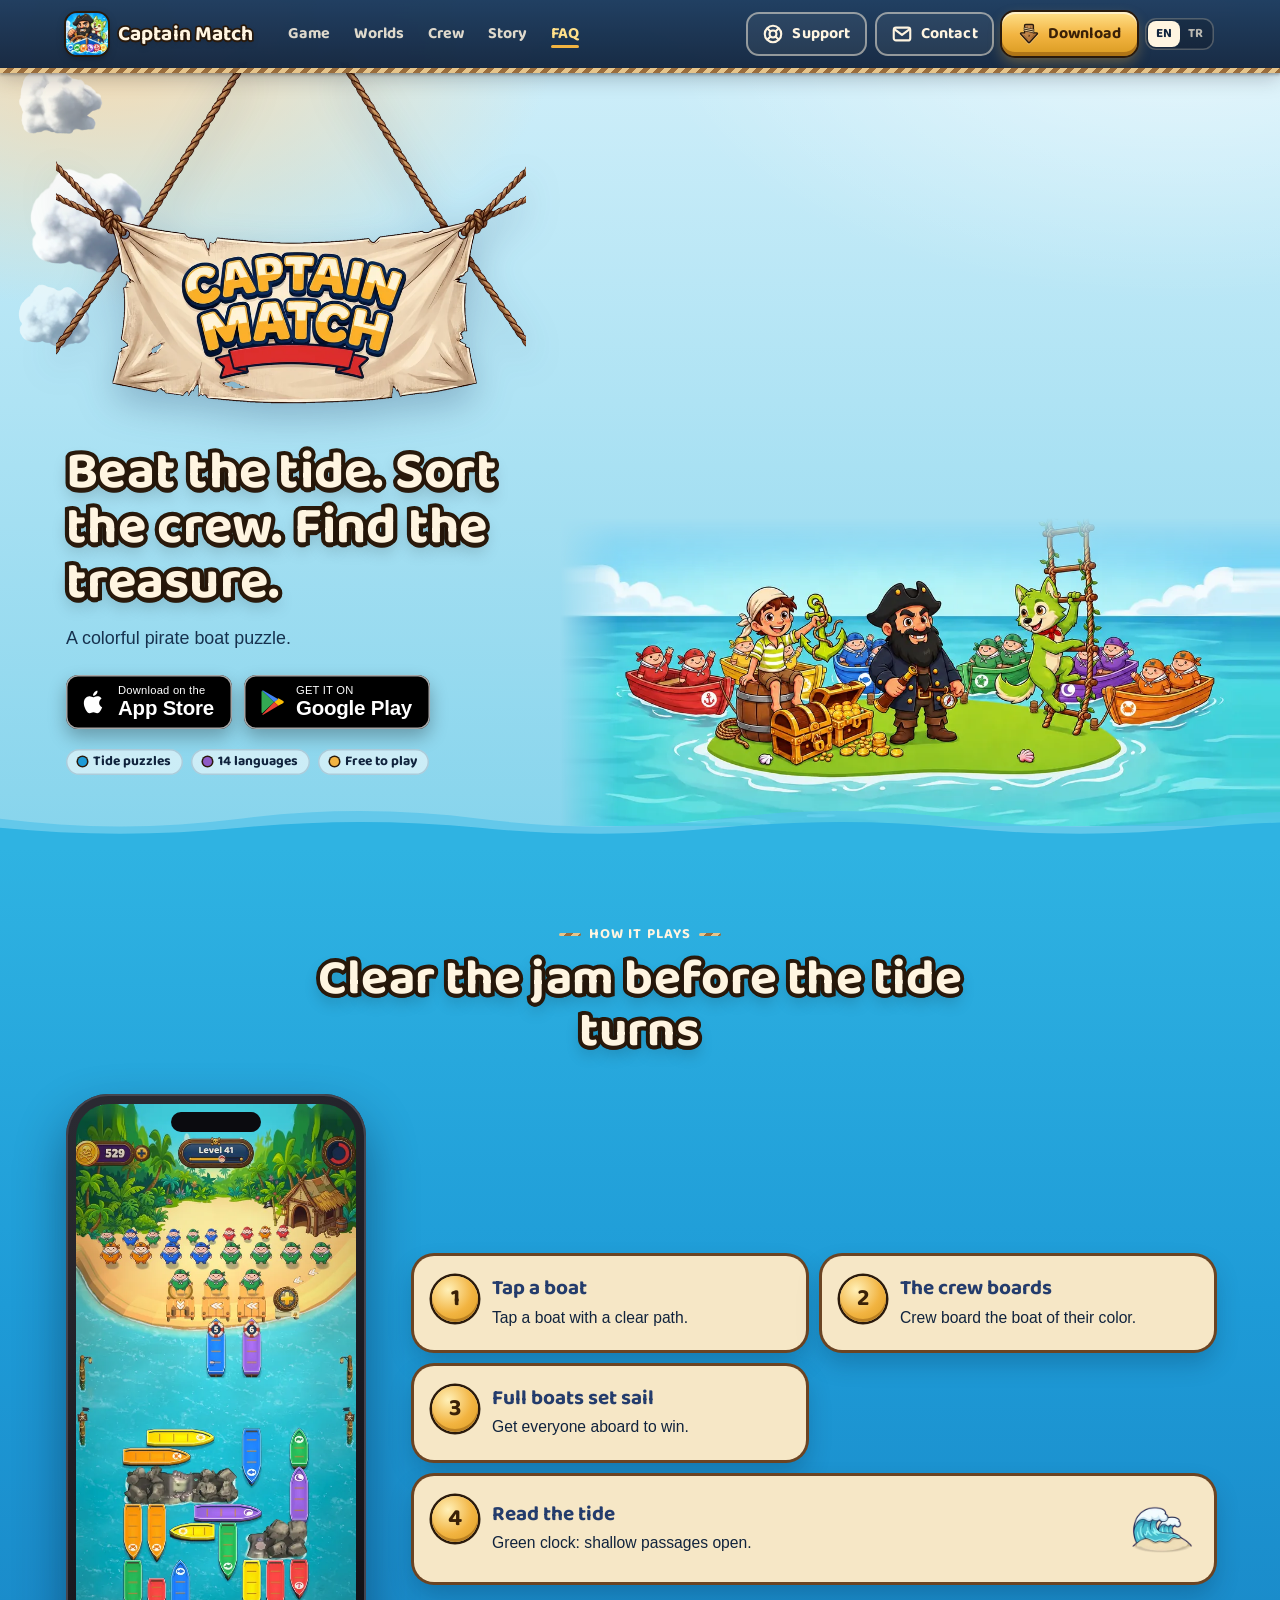
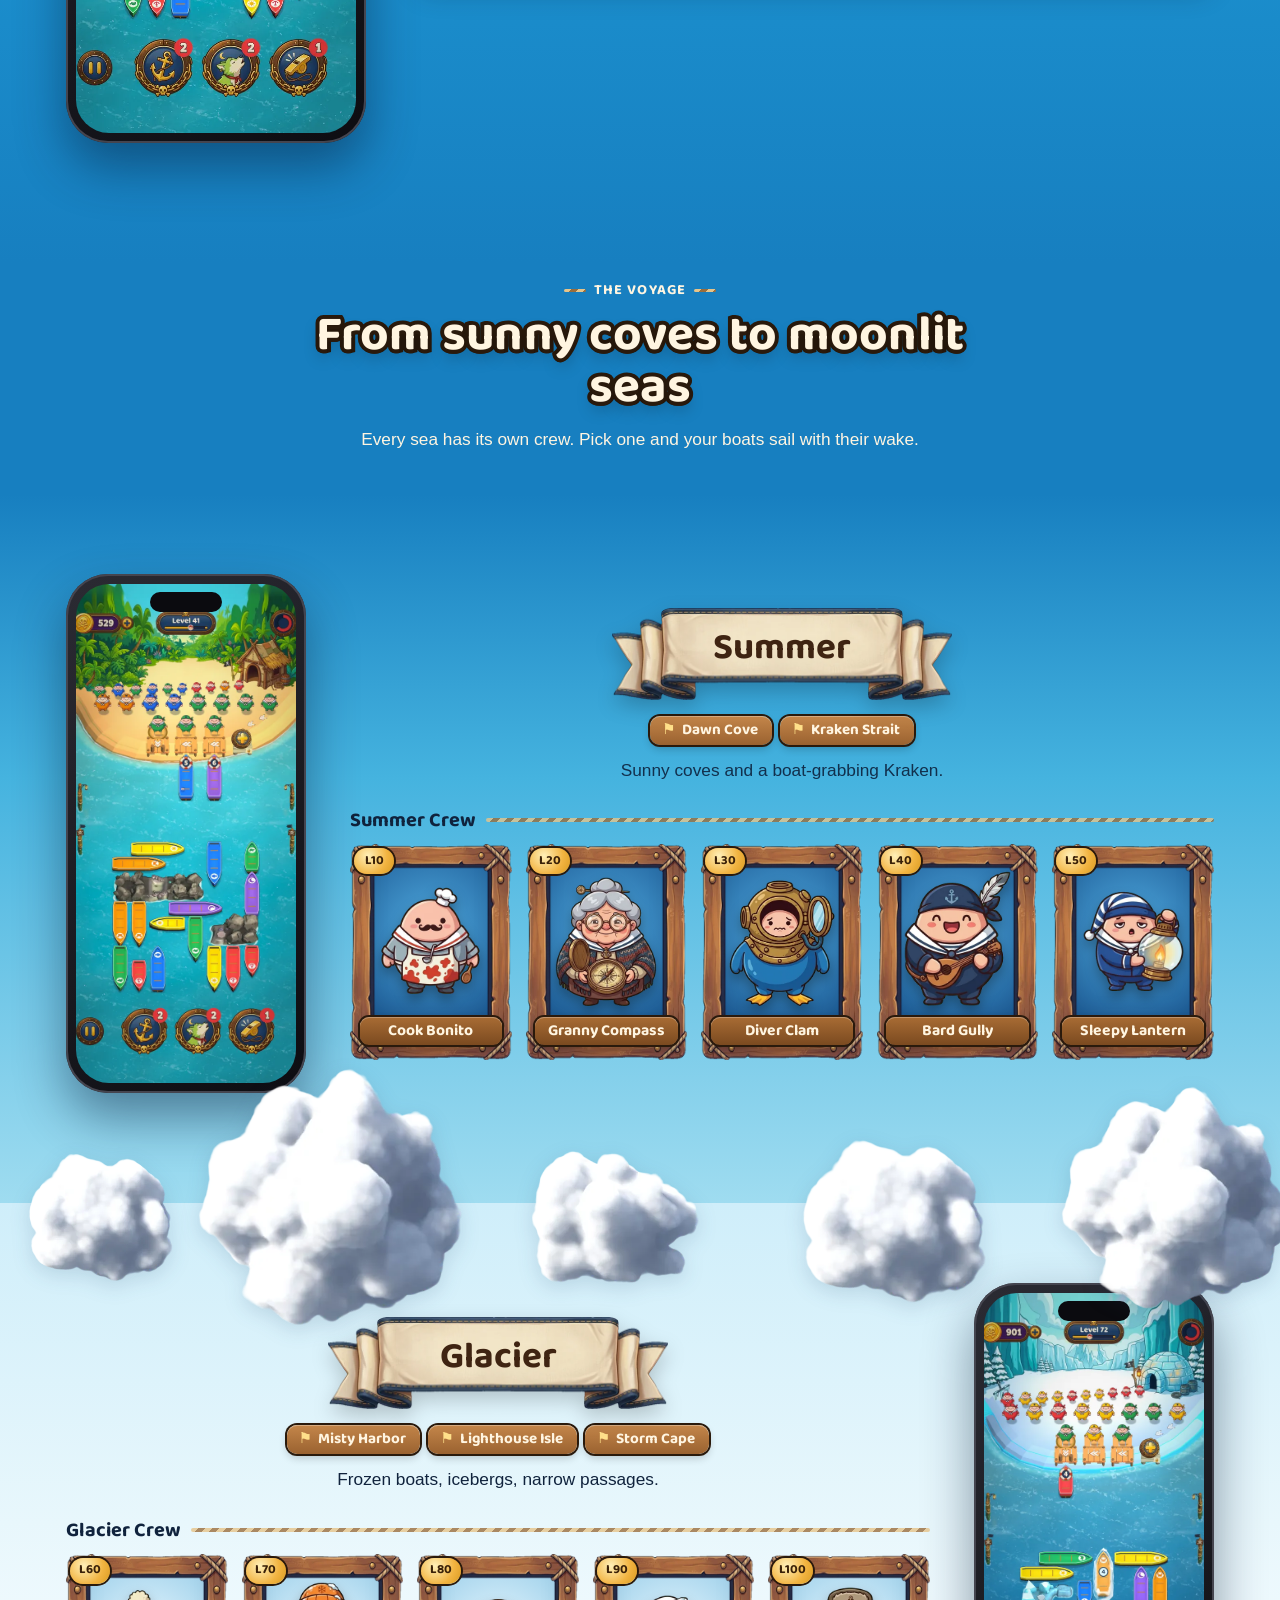
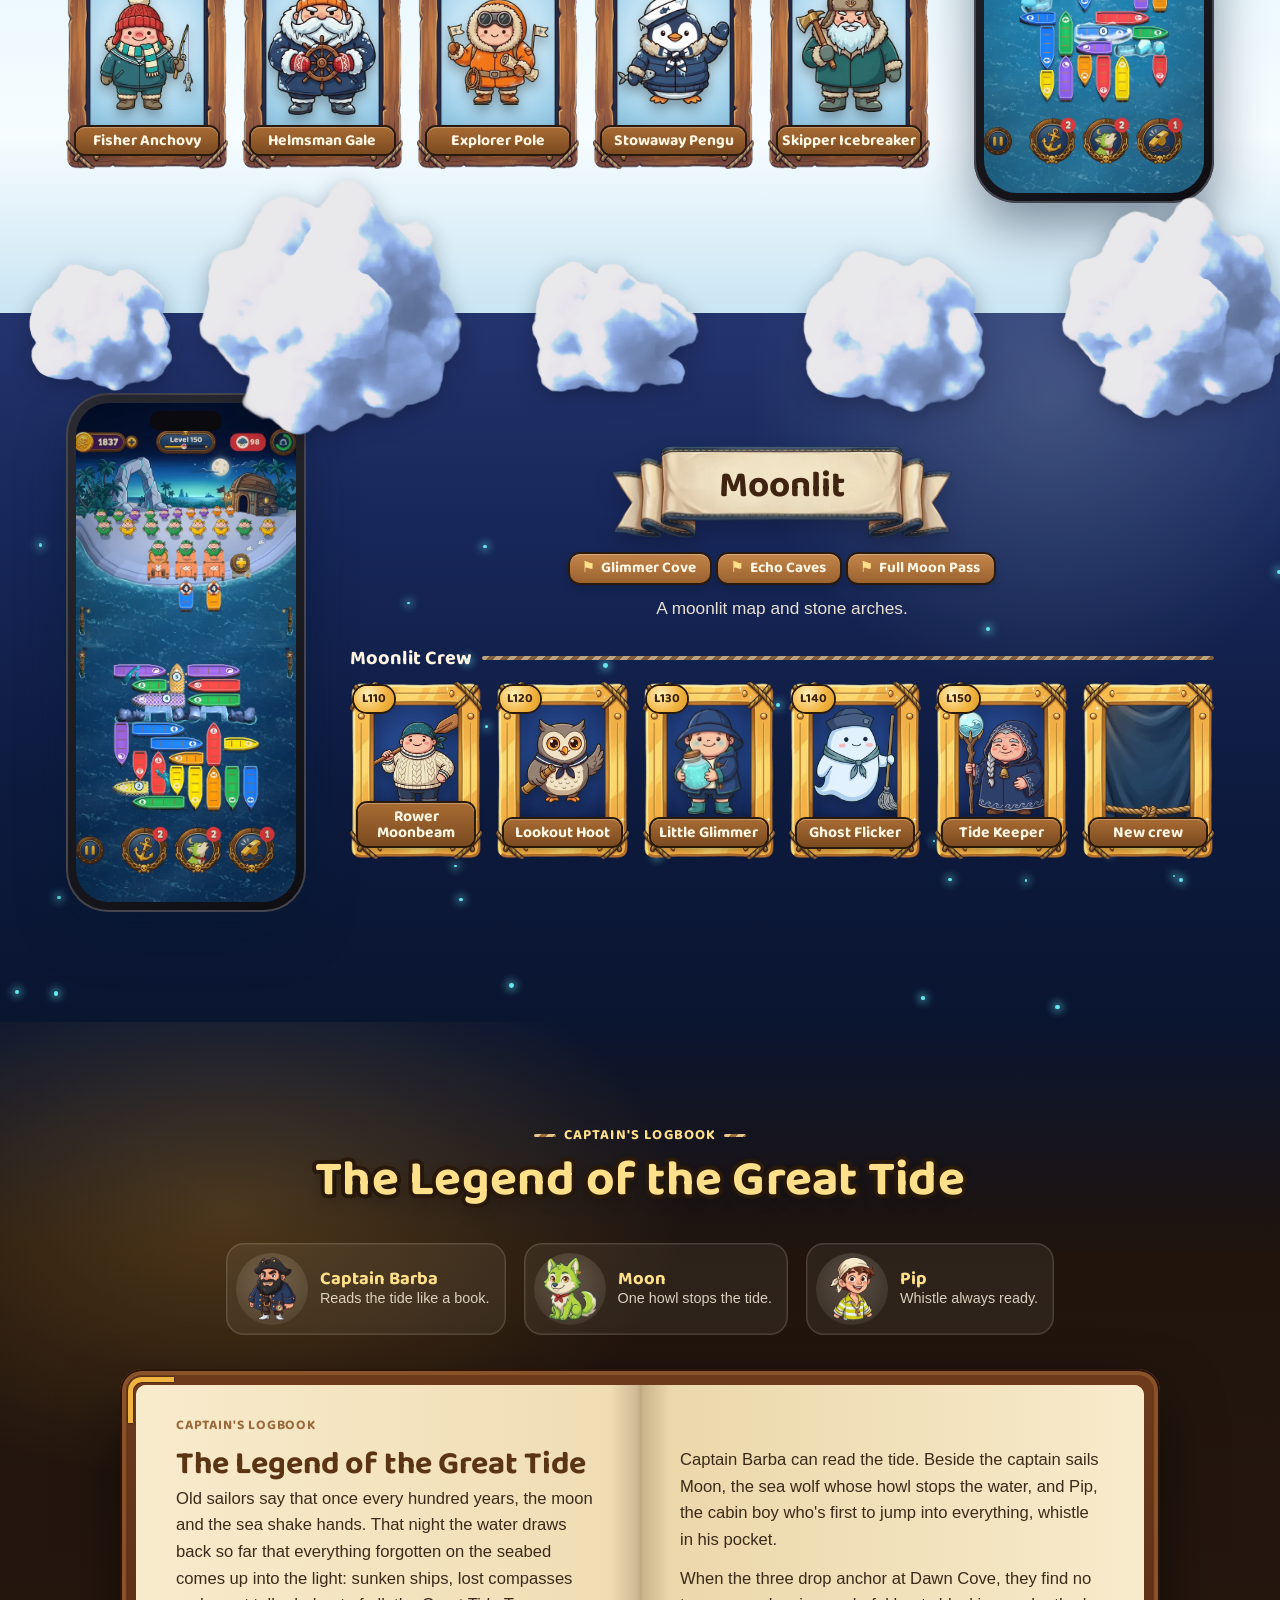
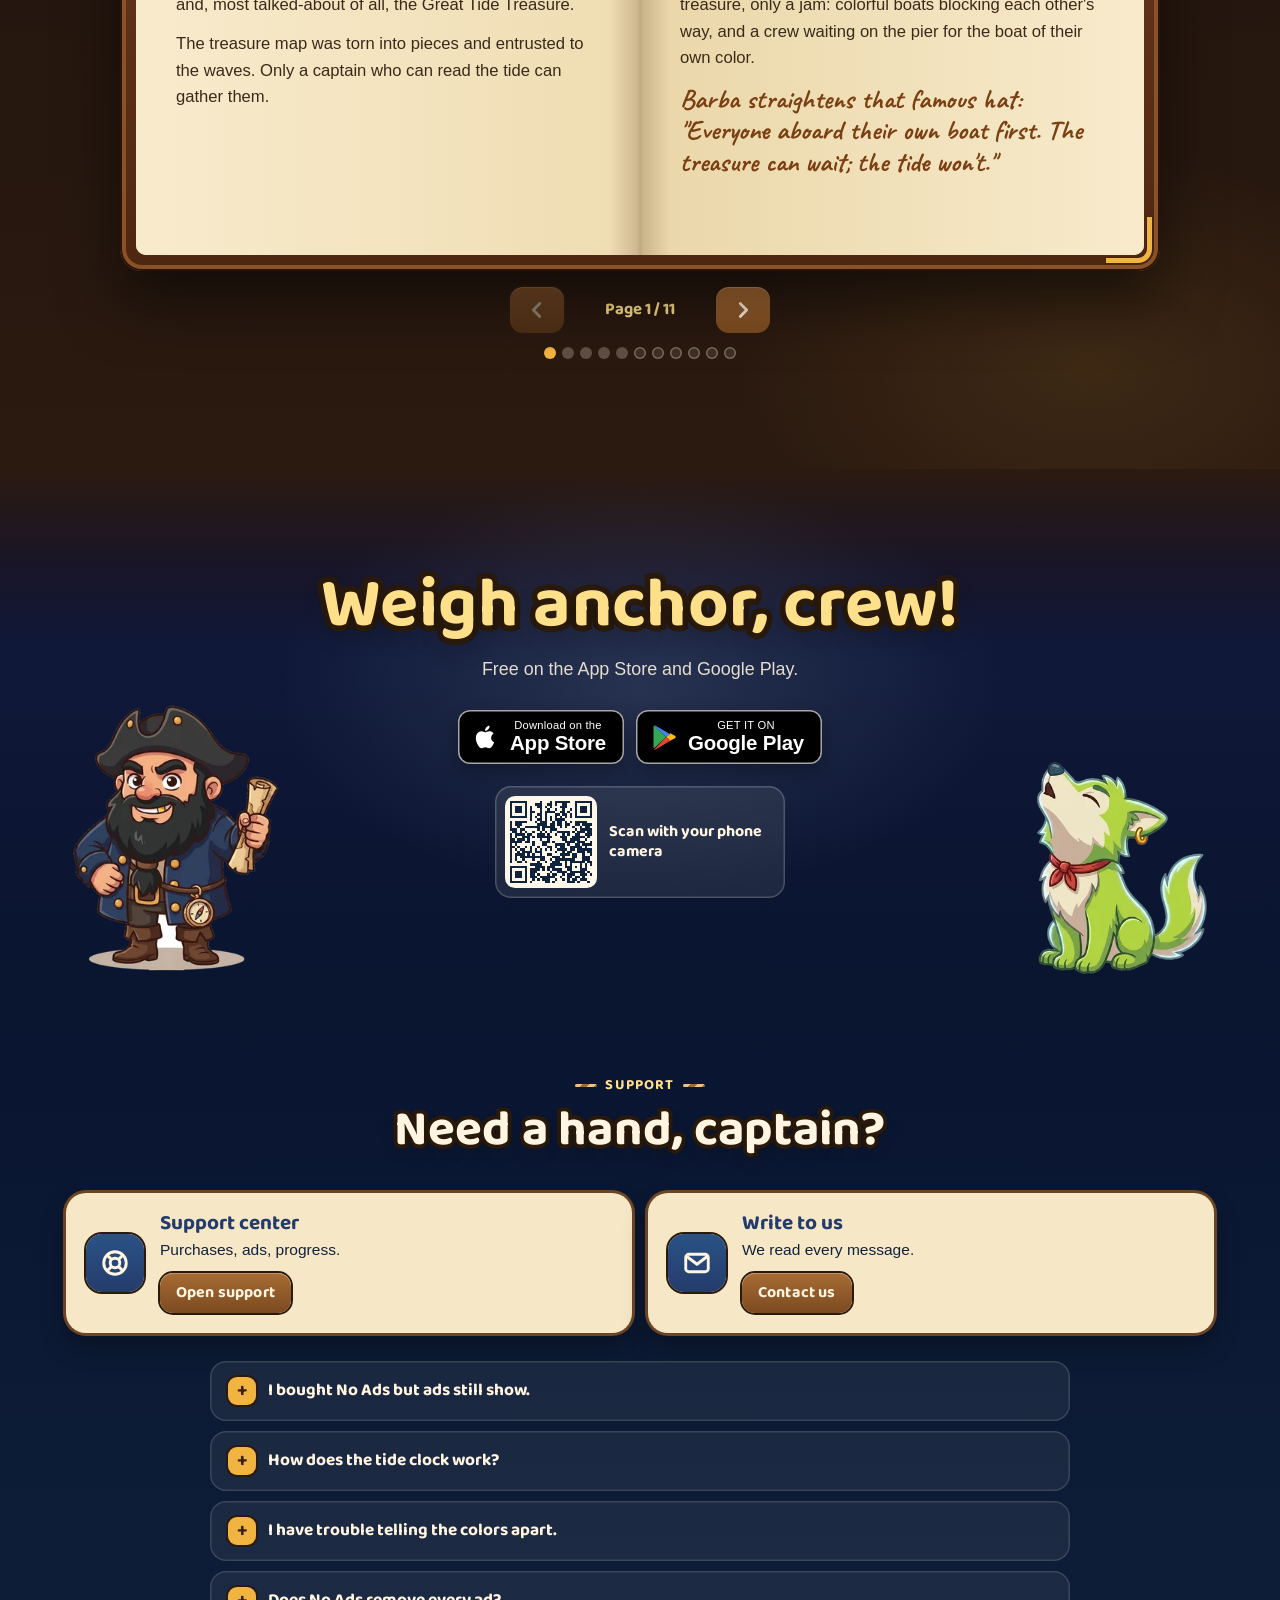
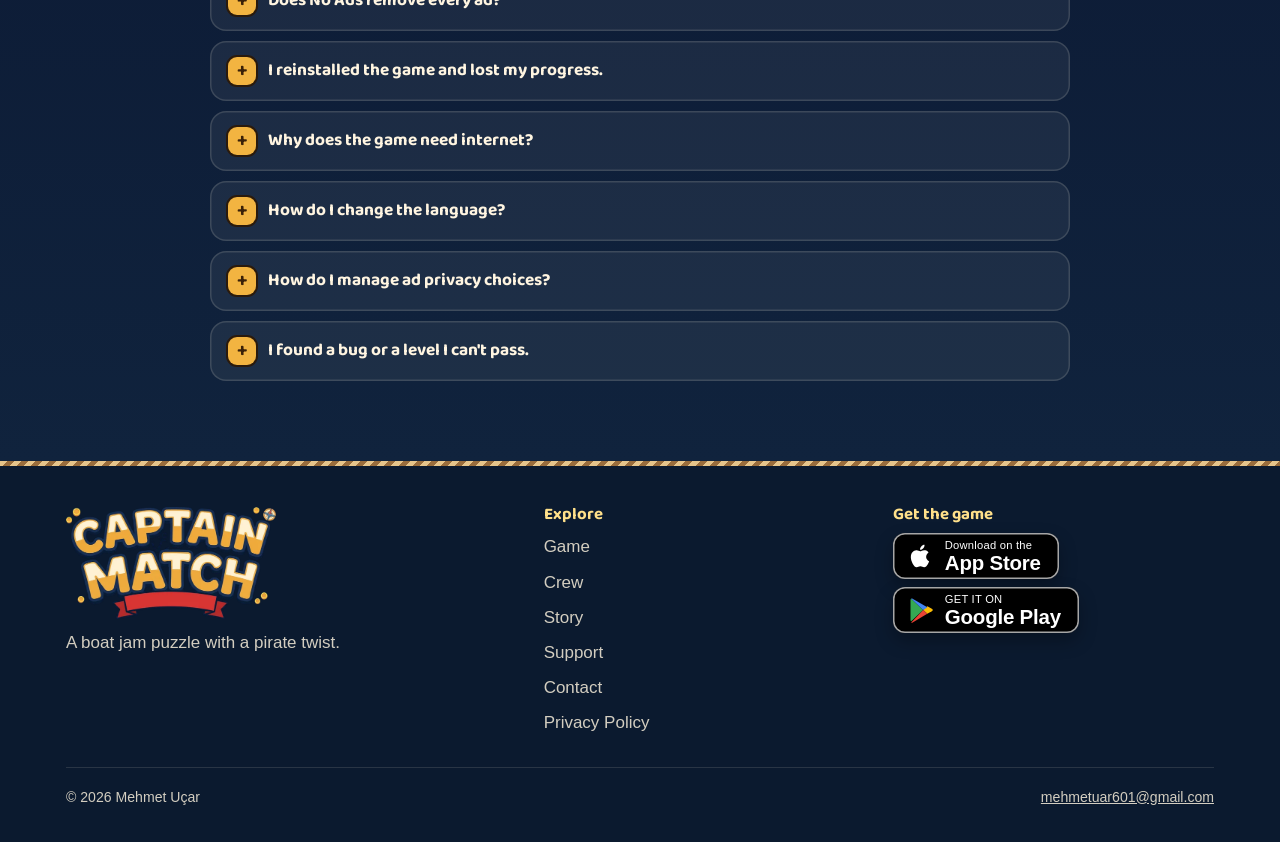
==== commit 590b3c29: "İletişim formu: Gönder butonu, mesaj doğrudan Gmail'e (FormSubmit) - E-posta uygulaması açmak yerine" ====
--- a/index.html
+++ b/index.html
@@ -293,10 +293,12 @@
 
 <!-- iletişim: e-posta oluşturan form -->
 <dialog id="contactDlg" aria-labelledby="contactTitle">
-  <form class="form" id="contactForm" method="dialog">
+  <form class="form" id="contactForm">
     <button class="dlg-close" type="button" data-close data-i18n-aria="close"><svg aria-hidden="true"><use href="#i-x"/></svg></button>
     <h3 class="toon gold" id="contactTitle" data-i18n="cf.title">Write to us</h3>
-    <p data-i18n="cf.lead">Opens your email app, ready to send.</p>
+    <p data-i18n="cf.lead">Your message comes straight to us.</p>
+    <div class="field"><label for="cfEmail" data-i18n="cf.email">Your email</label><input id="cfEmail" name="email" type="email" autocomplete="email" required placeholder="you@example.com"></div>
+    <input class="sr" type="text" id="cfHoney" name="_honey" tabindex="-1" autocomplete="off" aria-hidden="true">
     <div class="field"><label for="cfTopic" data-i18n="cf.topic">Topic</label>
       <select id="cfTopic">
         <option value="purchase" data-i18n="cf.t.purchase">A purchase</option>
@@ -312,9 +314,10 @@
     </div>
     <div class="field"><label for="cfMsg" data-i18n="cf.msg">Message</label><textarea id="cfMsg" required></textarea></div>
     <div class="form-act">
-      <button class="btn btn-gold" type="submit"><svg aria-hidden="true"><use href="#i-mail"/></svg><span data-i18n="cf.send">Open in my email app</span></button>
+      <button class="btn btn-gold" type="submit" id="cfSend"><svg aria-hidden="true"><use href="#i-mail"/></svg><span data-i18n="cf.send">Send</span></button>
       <button class="btn-text" type="button" id="cfCopy" data-i18n="cf.copy">Copy address</button>
     </div>
+    <p class="form-status" id="cfStatus" role="status" aria-live="polite" hidden></p>
   </form>
 </dialog>
 
--- a/assets/css/site.css
+++ b/assets/css/site.css
@@ -442,6 +442,11 @@
 .field textarea { min-height: 120px; resize: vertical; }
 .two { display: grid; grid-template-columns: 1fr 1fr; gap: 12px; }
 .form-act { display: flex; flex-wrap: wrap; gap: 10px; align-items: center; margin-top: 6px; }
+.form-act .btn:disabled { opacity: .75; cursor: progress; animation: none; }
+.form-status { margin: 12px 0 0; padding: 9px 12px; border-radius: 12px; font-size: .95rem; font-weight: 600; }
+.form-status.ok { color: #1f6b35; background: rgba(63, 166, 92, .16); }
+.form-status.err { color: #9e2420; background: rgba(232, 69, 69, .12); }
+.form-status a { color: inherit; word-break: break-all; }
 .form-act .btn-text { border: 0; background: none; cursor: pointer; font: 700 .95rem/1 var(--f-display); color: var(--wood-d); text-decoration: underline; text-underline-offset: 3px; }
 .form .dlg-close { top: -14px; right: -14px; }
 @media (max-width: 600px) { .form .dlg-close { top: 10px; right: 10px; } .form h3 { padding-right: 46px; } }
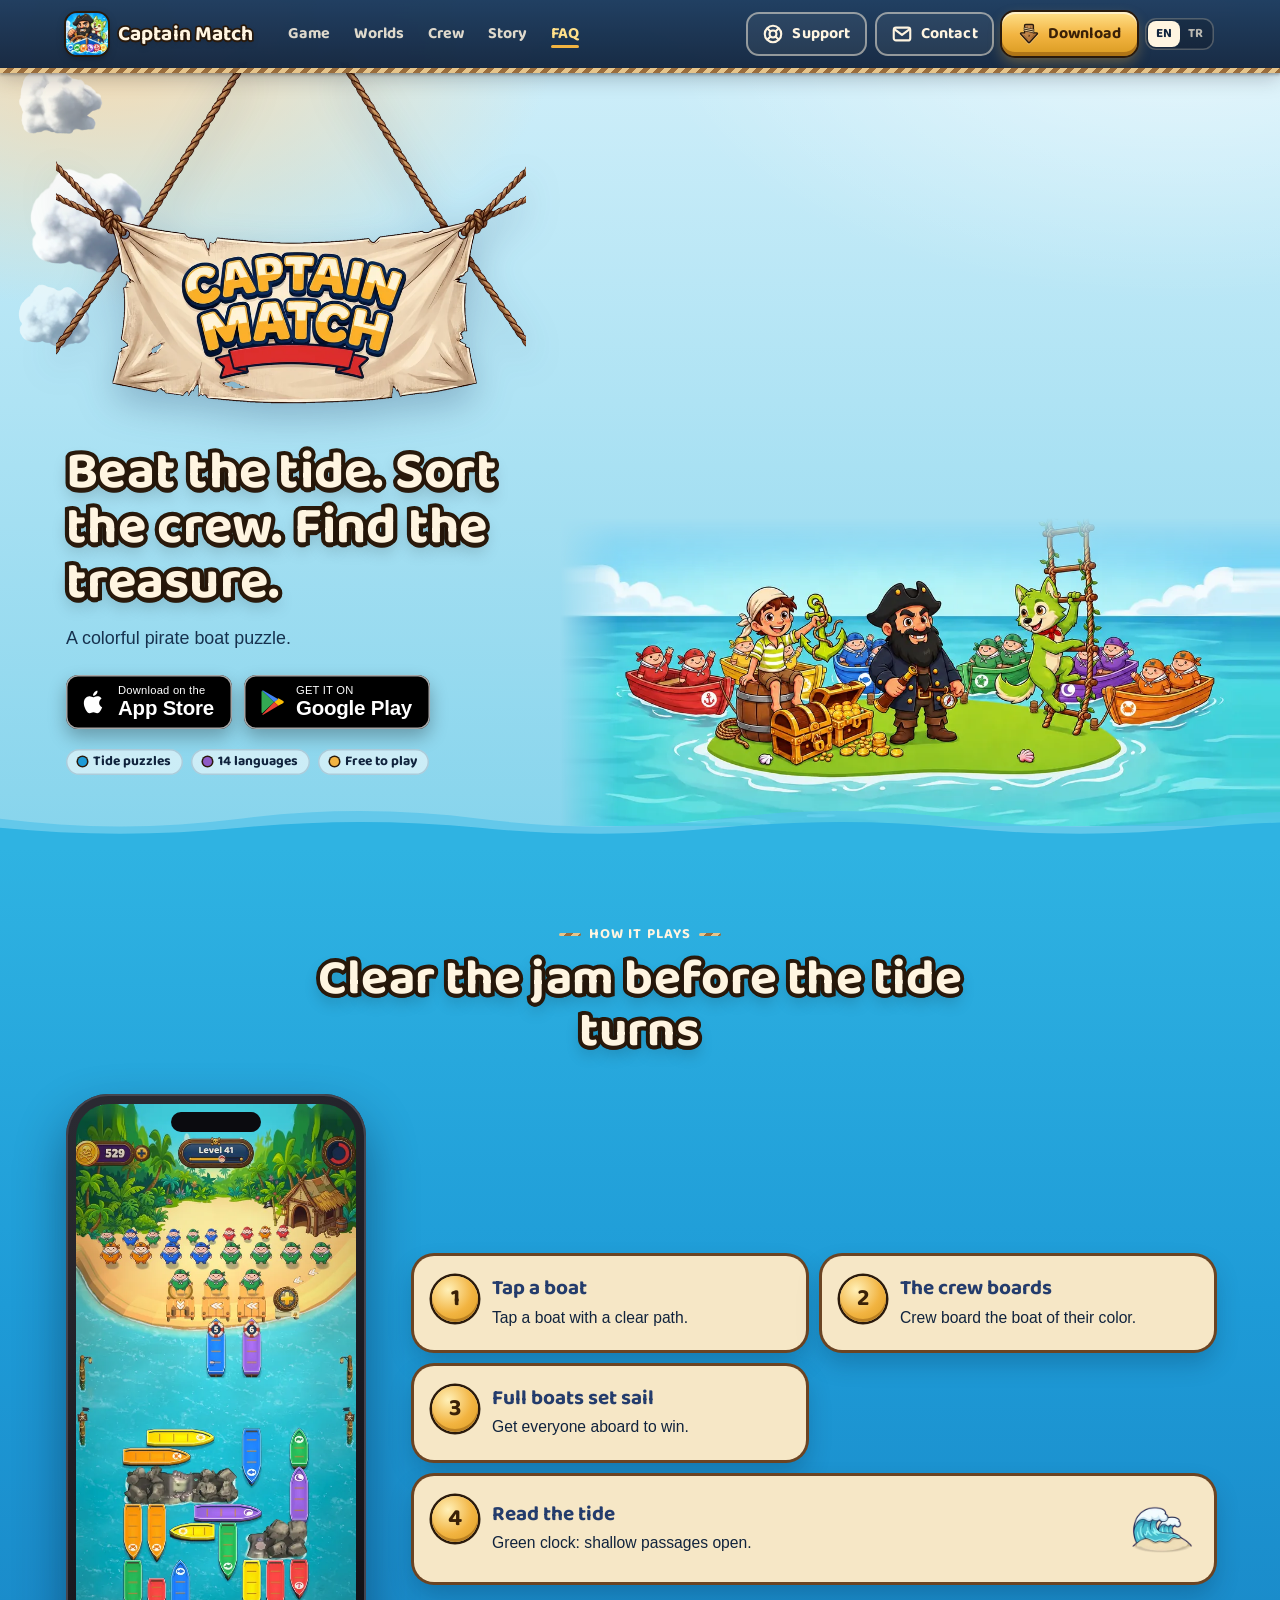
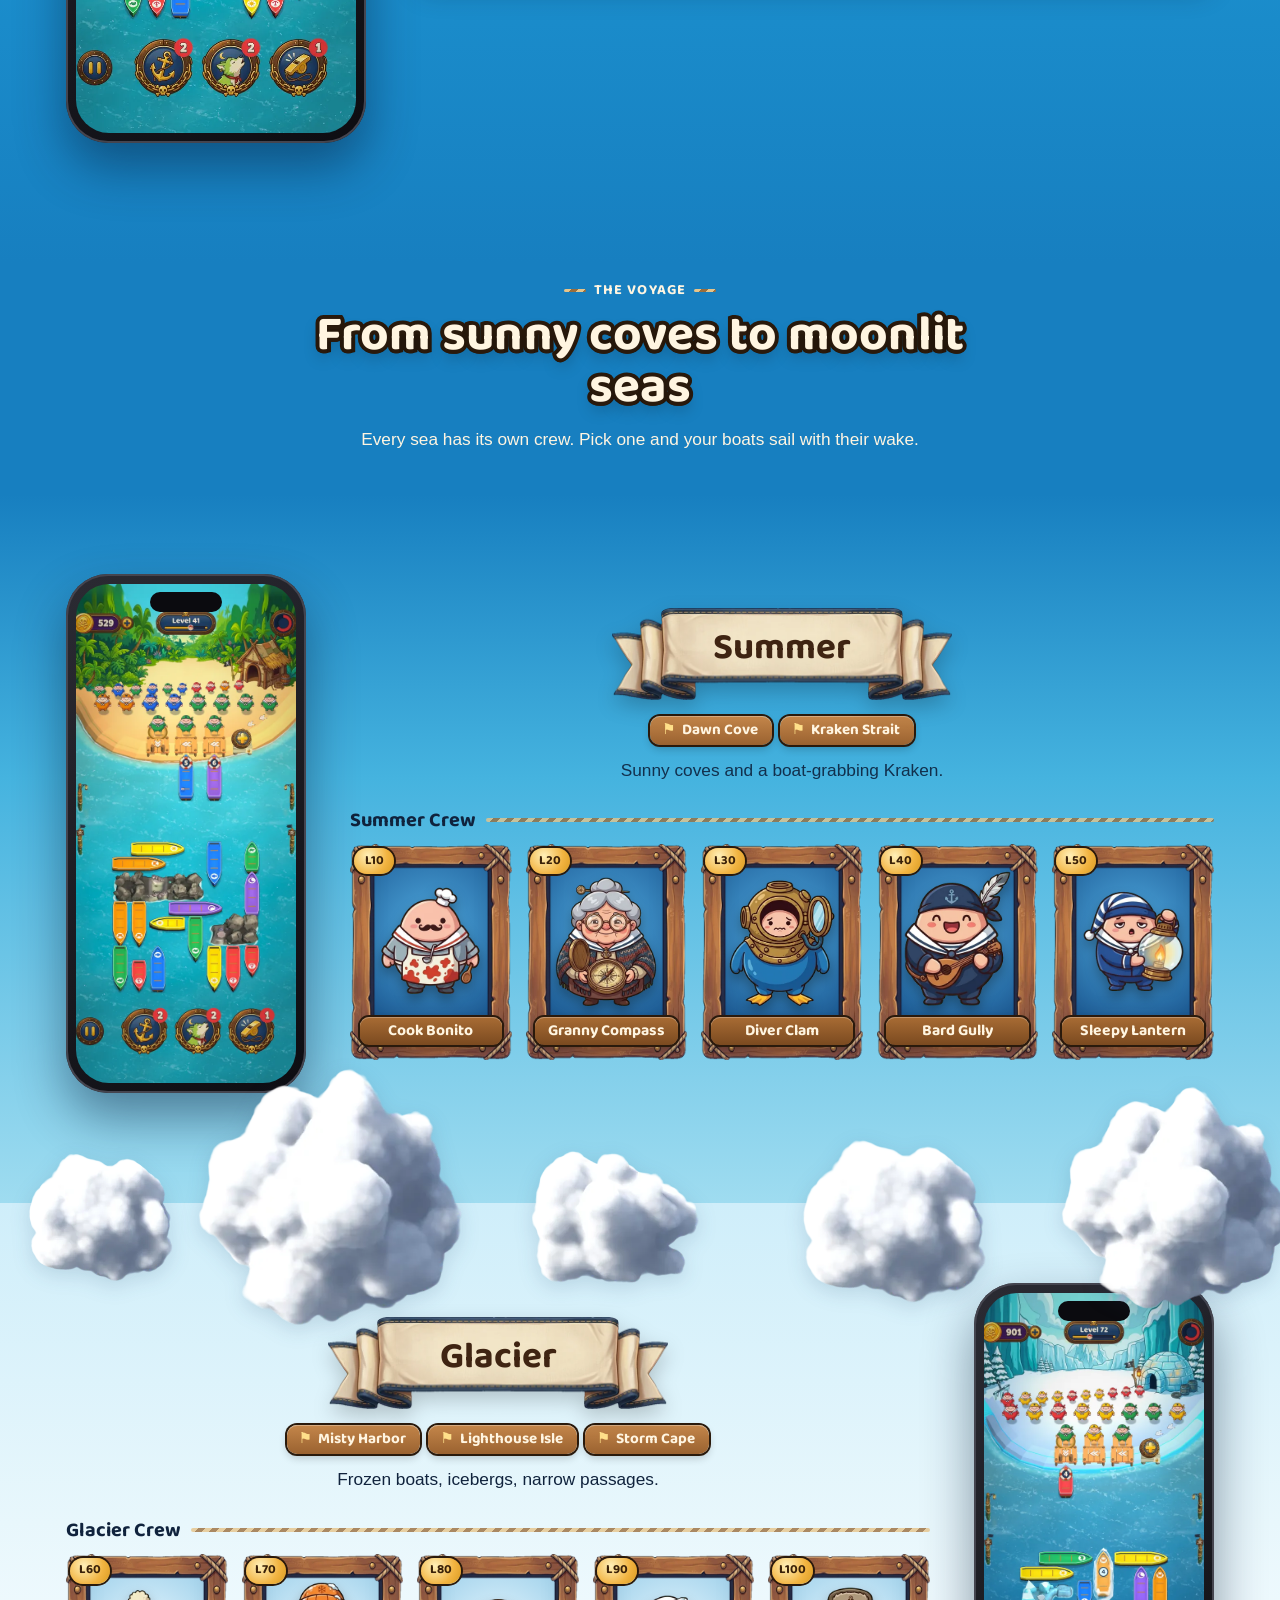
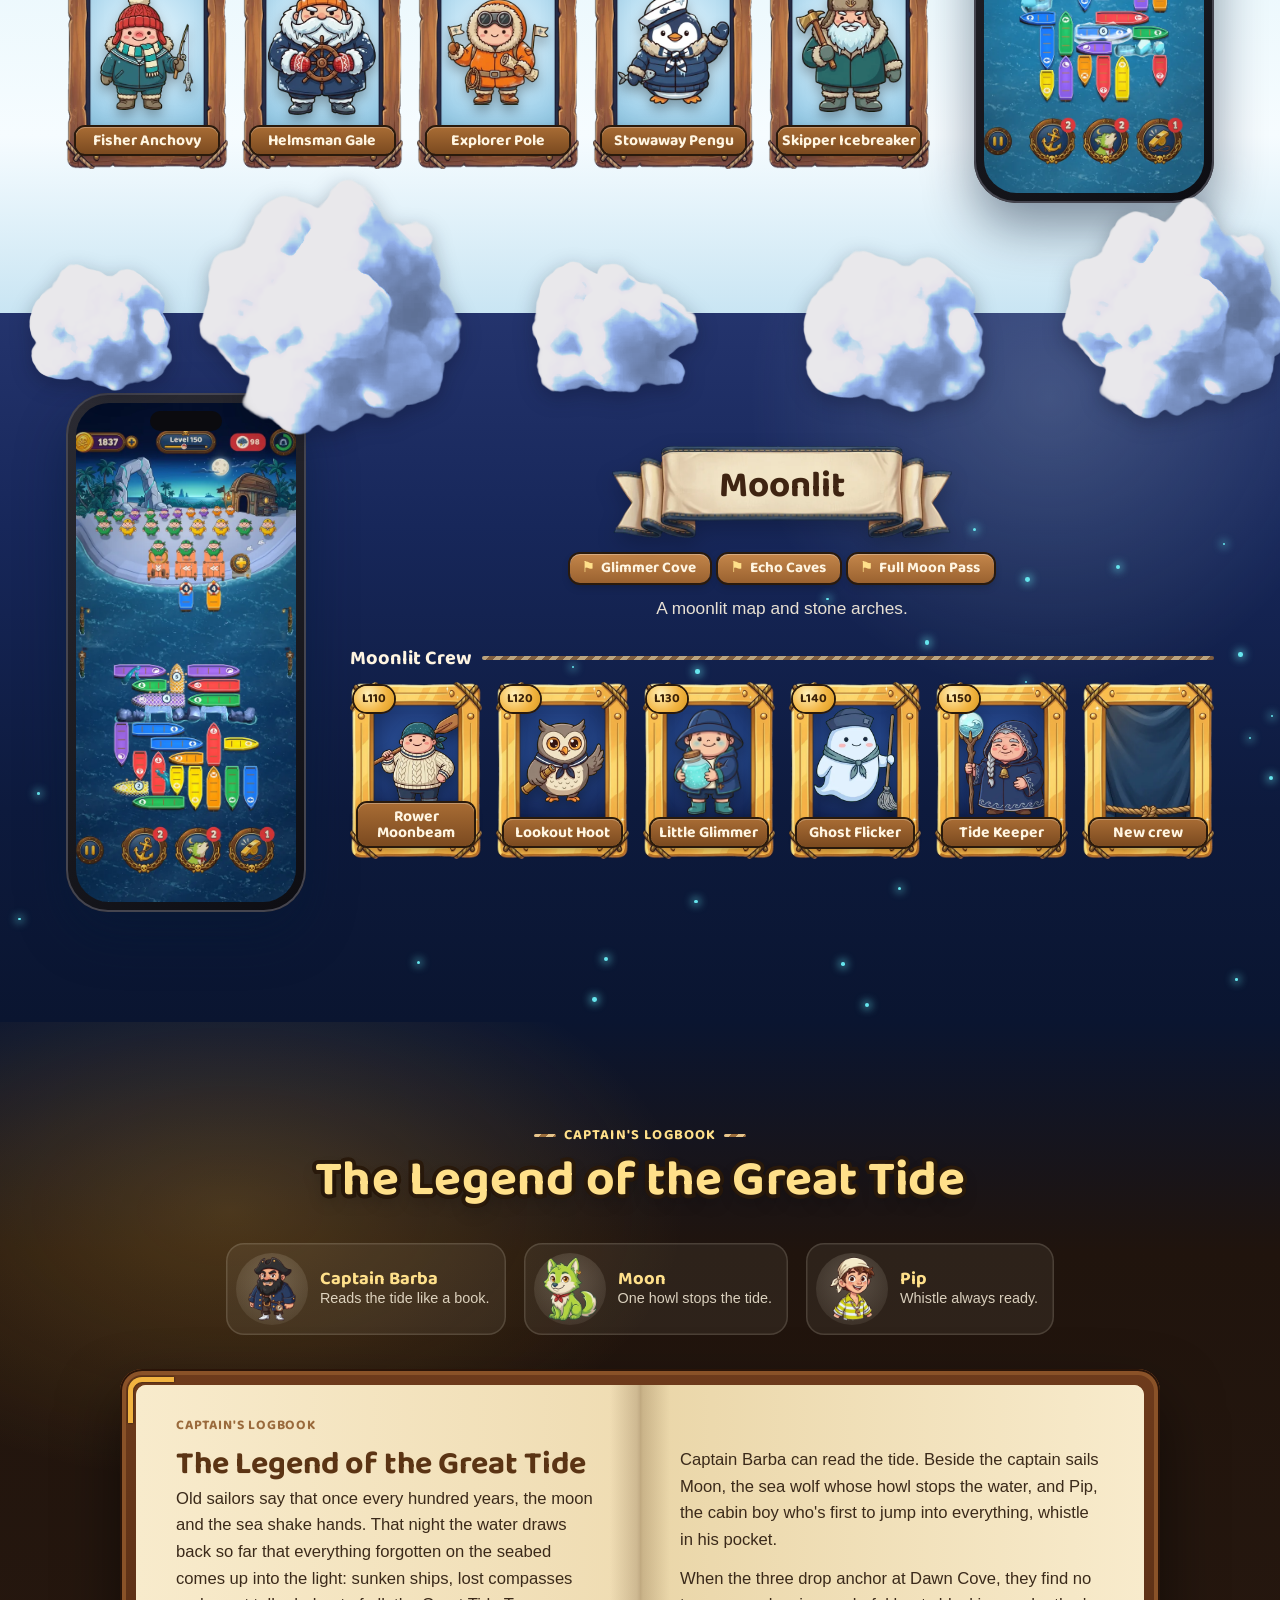
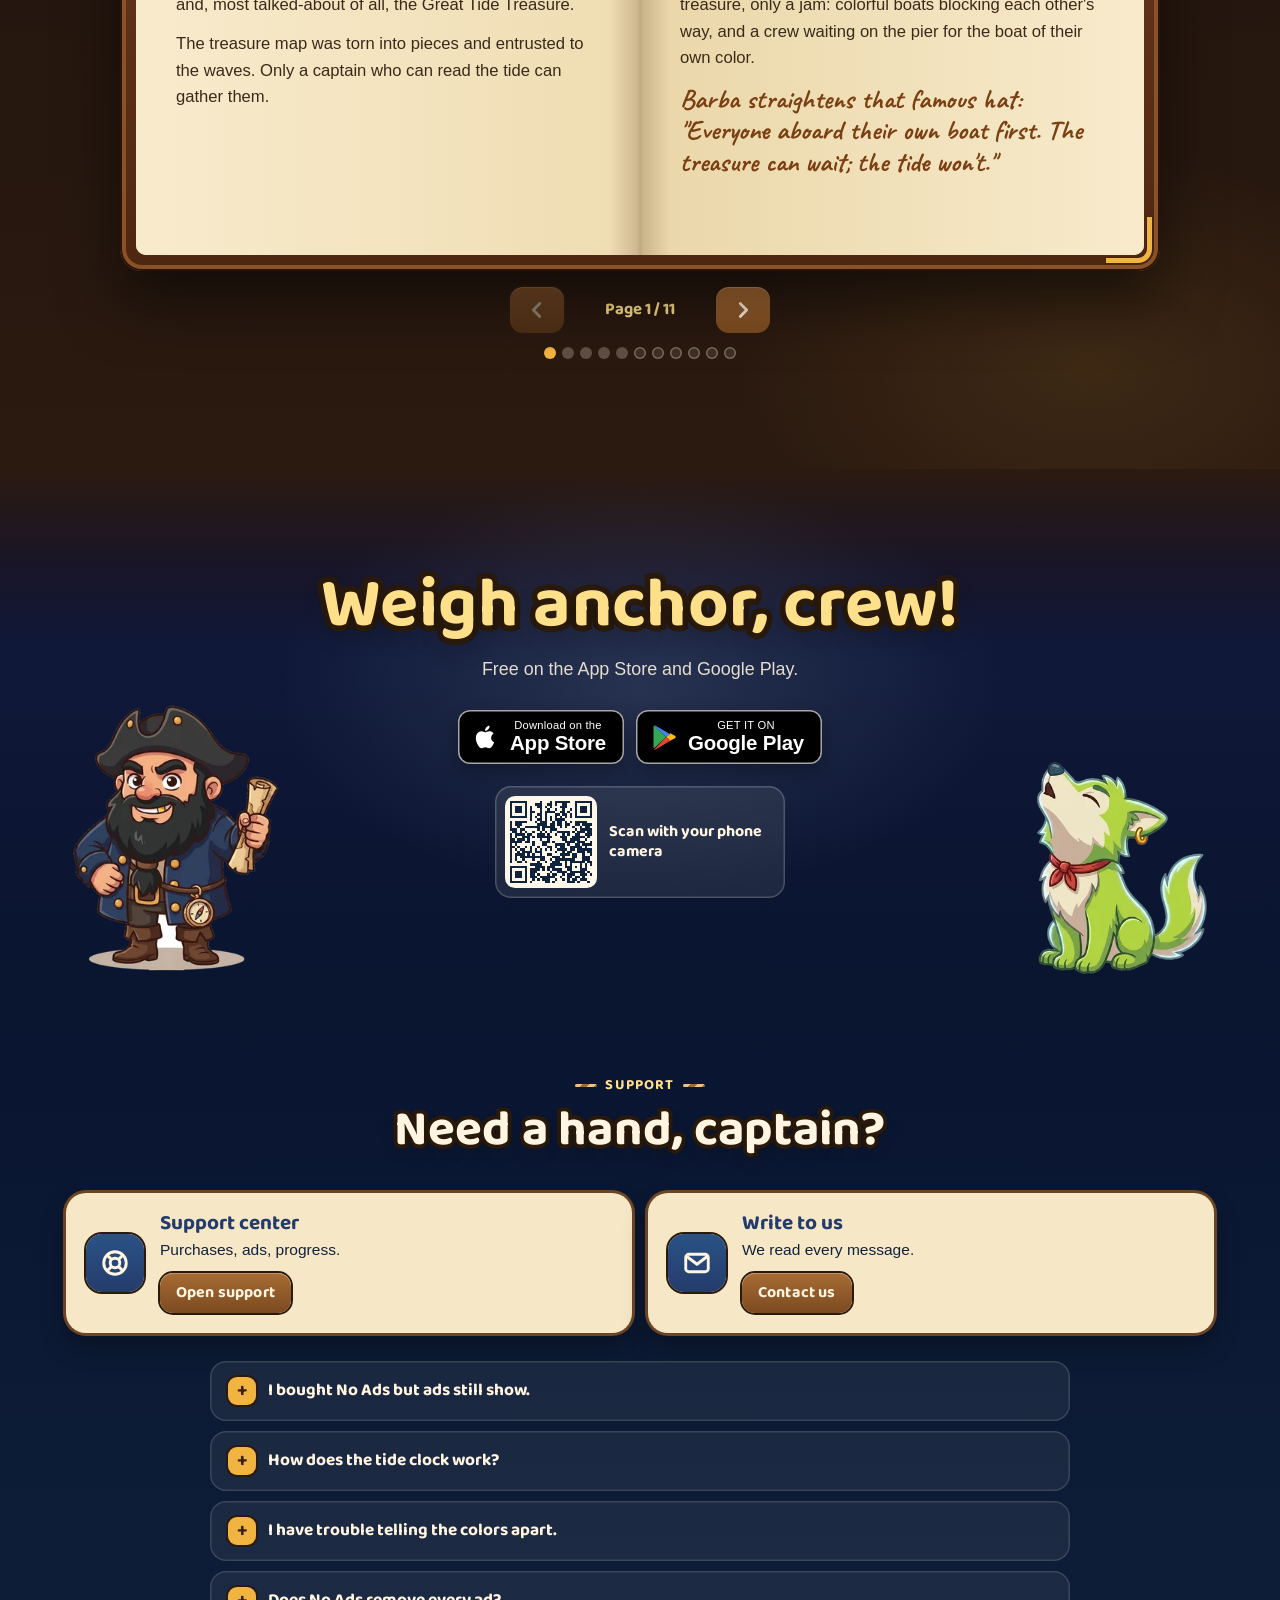
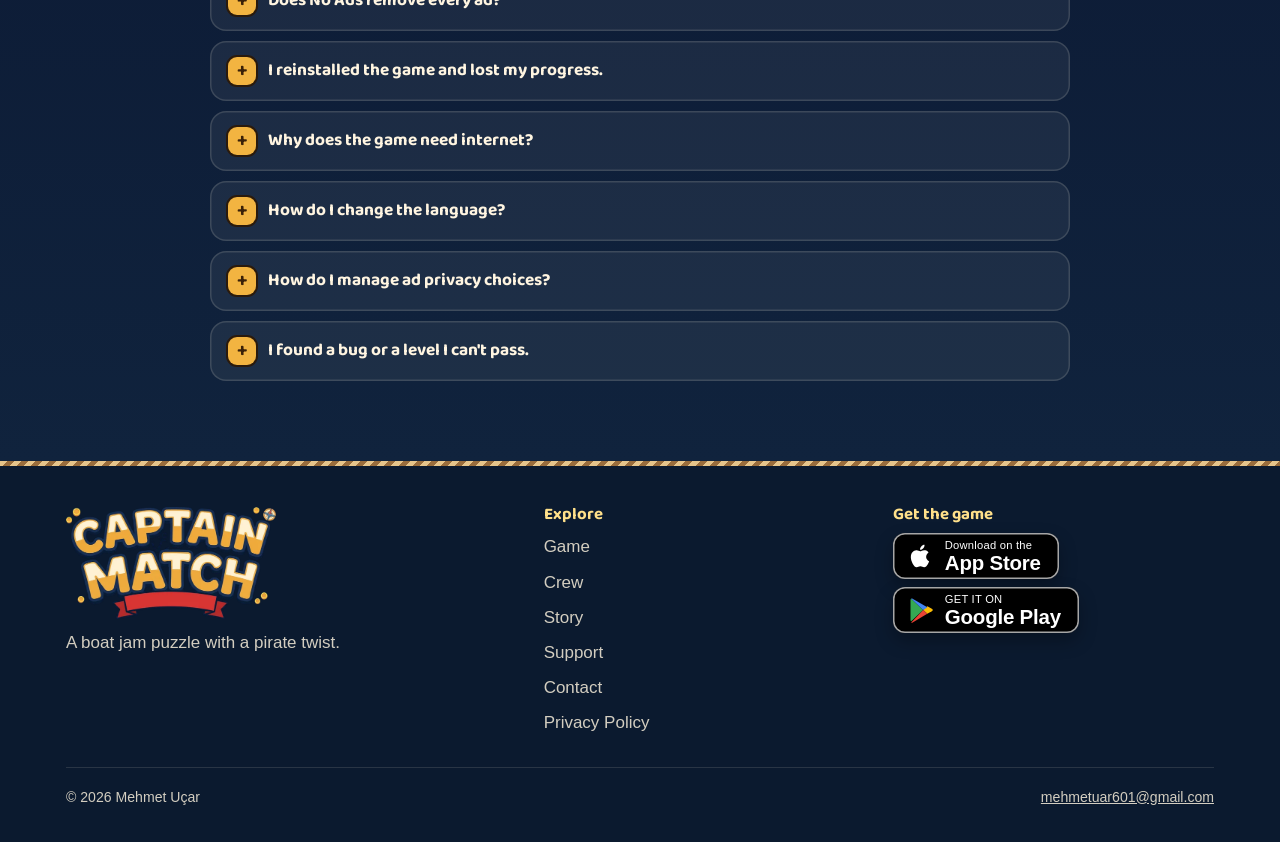
==== commit f6f68b5d: "İletişim formu: spam kontrolleri ve alan sınırları - Cihaz başına 24 saatte en fazla 3 mesaj, aynı m" ====
--- a/index.html
+++ b/index.html
@@ -293,11 +293,11 @@
 
 <!-- iletişim: e-posta oluşturan form -->
 <dialog id="contactDlg" aria-labelledby="contactTitle">
-  <form class="form" id="contactForm">
+  <form class="form" id="contactForm" novalidate>
     <button class="dlg-close" type="button" data-close data-i18n-aria="close"><svg aria-hidden="true"><use href="#i-x"/></svg></button>
     <h3 class="toon gold" id="contactTitle" data-i18n="cf.title">Write to us</h3>
     <p data-i18n="cf.lead">Your message comes straight to us.</p>
-    <div class="field"><label for="cfEmail" data-i18n="cf.email">Your email</label><input id="cfEmail" name="email" type="email" autocomplete="email" required placeholder="you@example.com"></div>
+    <div class="field"><label for="cfEmail" data-i18n="cf.email">Your email</label><input id="cfEmail" name="email" type="email" autocomplete="email" required maxlength="100" placeholder="you@example.com"></div>
     <input class="sr" type="text" id="cfHoney" name="_honey" tabindex="-1" autocomplete="off" aria-hidden="true">
     <div class="field"><label for="cfTopic" data-i18n="cf.topic">Topic</label>
       <select id="cfTopic">
@@ -309,10 +309,10 @@
         <option value="other" data-i18n="cf.t.other">Something else</option>
       </select></div>
     <div class="two">
-      <div class="field"><label for="cfDevice" data-i18n="cf.device">Device</label><input id="cfDevice" autocomplete="off" placeholder="iPhone 15, iOS 18"></div>
-      <div class="field"><label for="cfLevel" data-i18n="cf.level">Level (optional)</label><input id="cfLevel" inputmode="numeric" placeholder="42"></div>
-    </div>
-    <div class="field"><label for="cfMsg" data-i18n="cf.msg">Message</label><textarea id="cfMsg" required></textarea></div>
+      <div class="field"><label for="cfDevice" data-i18n="cf.device">Device</label><input id="cfDevice" autocomplete="off" maxlength="40" placeholder="iPhone 15, iOS 18"></div>
+      <div class="field"><label for="cfLevel" data-i18n="cf.level">Level (optional)</label><input id="cfLevel" inputmode="numeric" pattern="[0-9]{1,3}" maxlength="3" autocomplete="off" placeholder="42"></div>
+    </div>
+    <div class="field"><label for="cfMsg" data-i18n="cf.msg">Message</label><textarea id="cfMsg" required minlength="10" maxlength="1000"></textarea><span class="count-msg" id="cfCount" aria-live="off">0 / 1000</span></div>
     <div class="form-act">
       <button class="btn btn-gold" type="submit" id="cfSend"><svg aria-hidden="true"><use href="#i-mail"/></svg><span data-i18n="cf.send">Send</span></button>
       <button class="btn-text" type="button" id="cfCopy" data-i18n="cf.copy">Copy address</button>
--- a/assets/css/site.css
+++ b/assets/css/site.css
@@ -446,6 +446,8 @@
 .form-status { margin: 12px 0 0; padding: 9px 12px; border-radius: 12px; font-size: .95rem; font-weight: 600; }
 .form-status.ok { color: #1f6b35; background: rgba(63, 166, 92, .16); }
 .form-status.err { color: #9e2420; background: rgba(232, 69, 69, .12); }
+.form-status.warn { color: #7a4600; background: rgba(242, 180, 65, .22); }
+.count-msg { justify-self: end; font-size: .8rem; color: var(--wood-d); }
 .form-status a { color: inherit; word-break: break-all; }
 .form-act .btn-text { border: 0; background: none; cursor: pointer; font: 700 .95rem/1 var(--f-display); color: var(--wood-d); text-decoration: underline; text-underline-offset: 3px; }
 .form .dlg-close { top: -14px; right: -14px; }
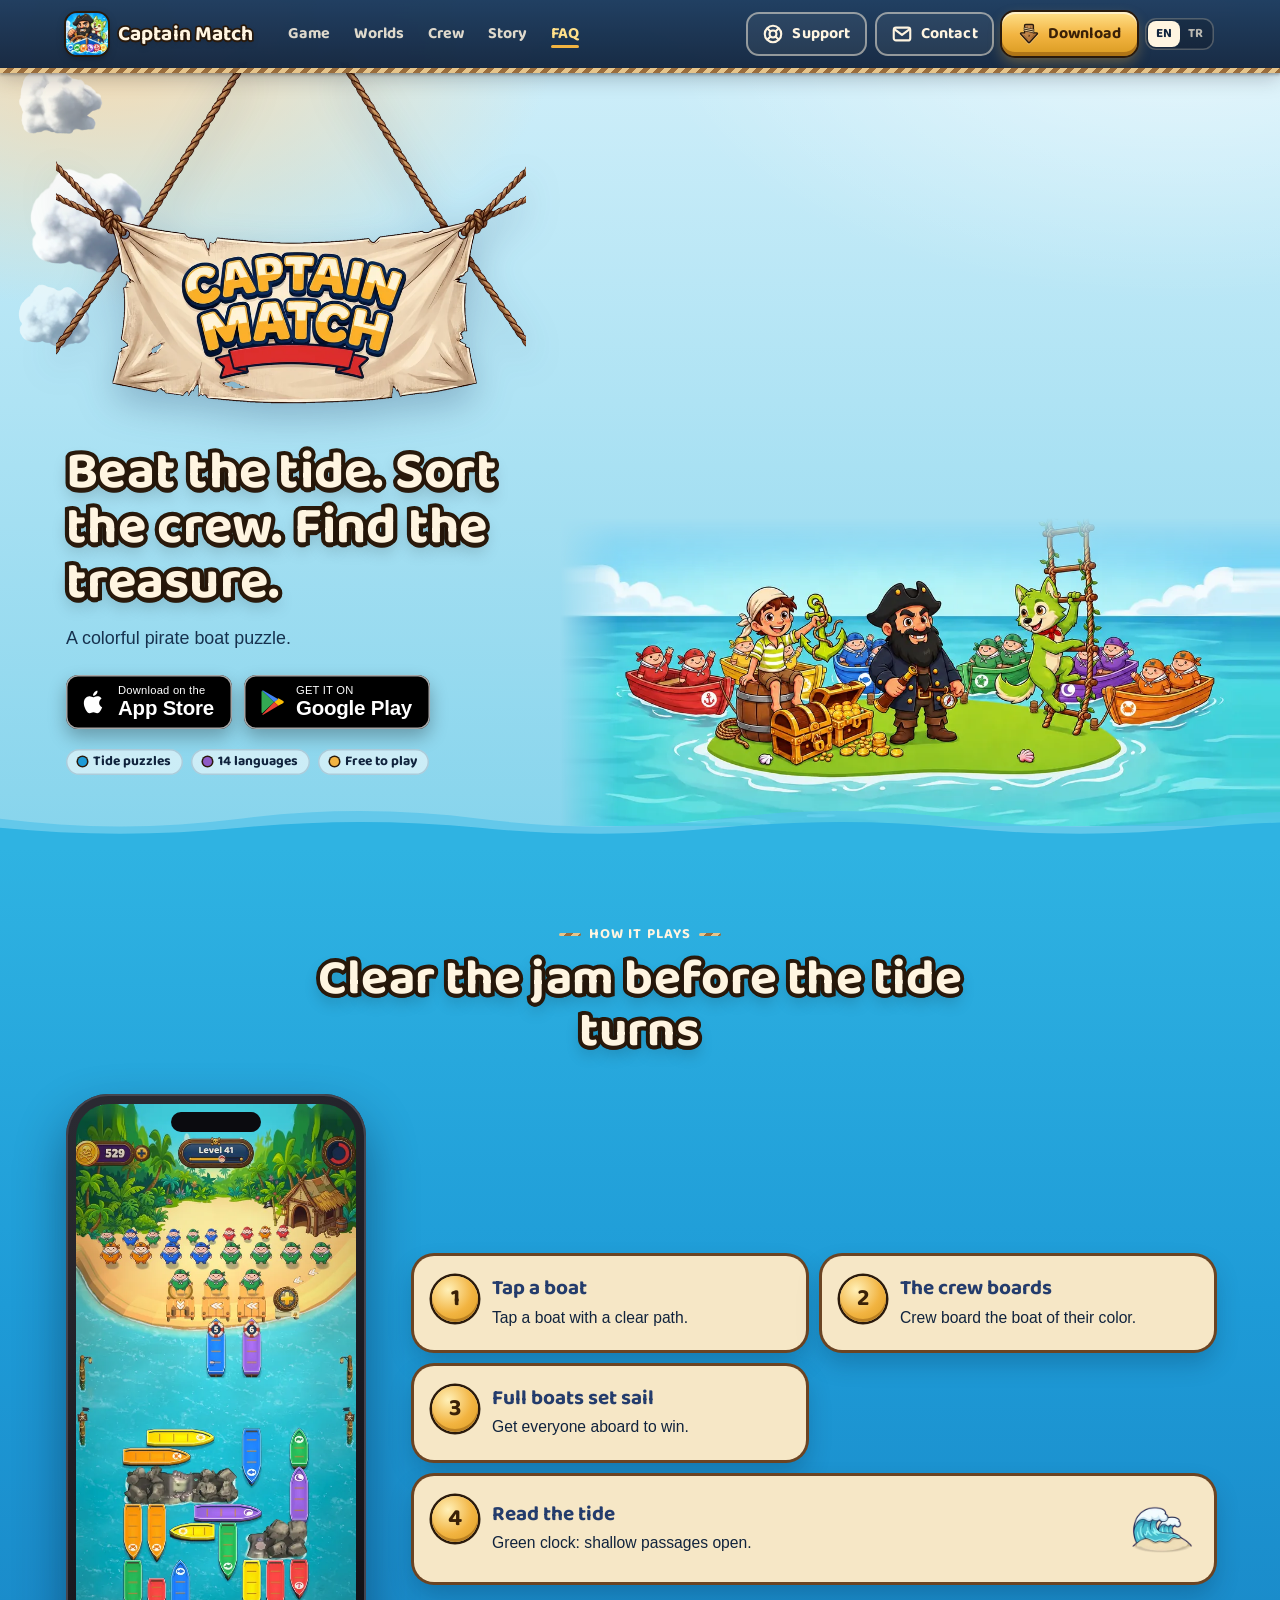
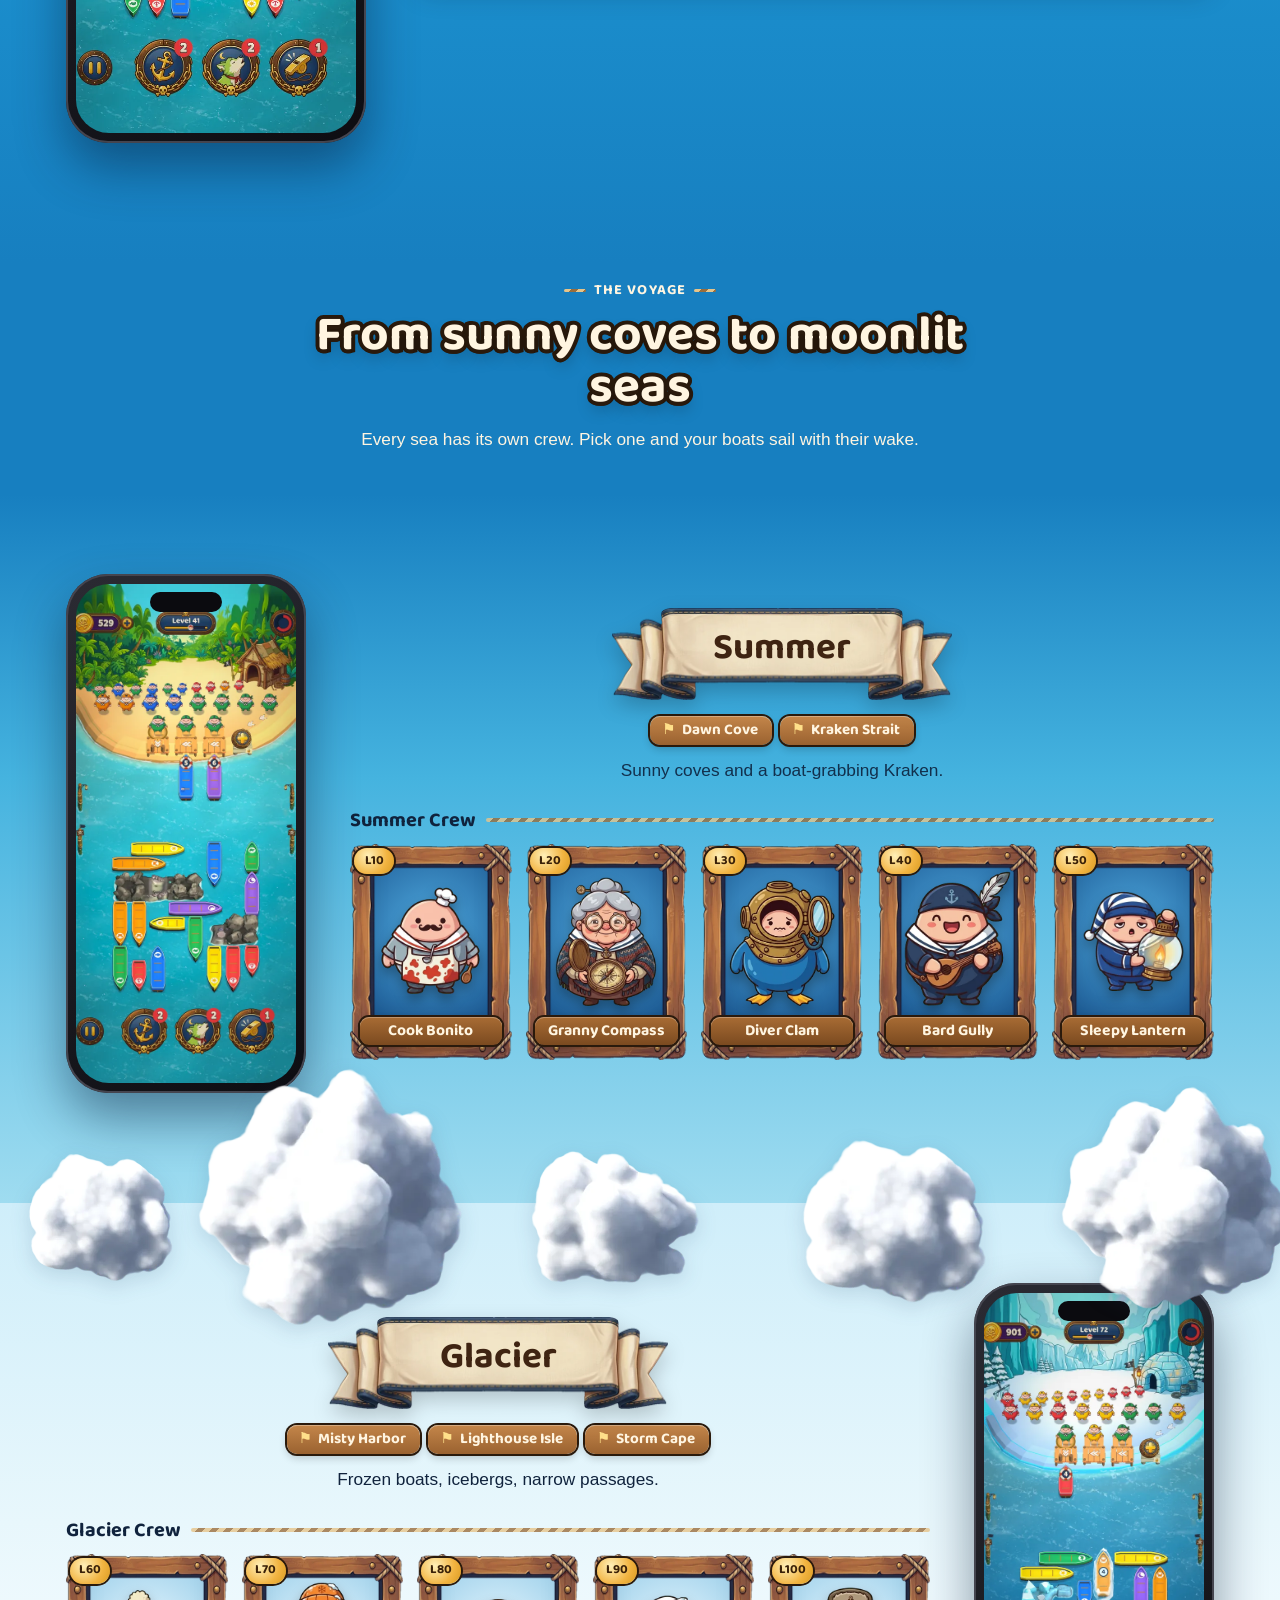
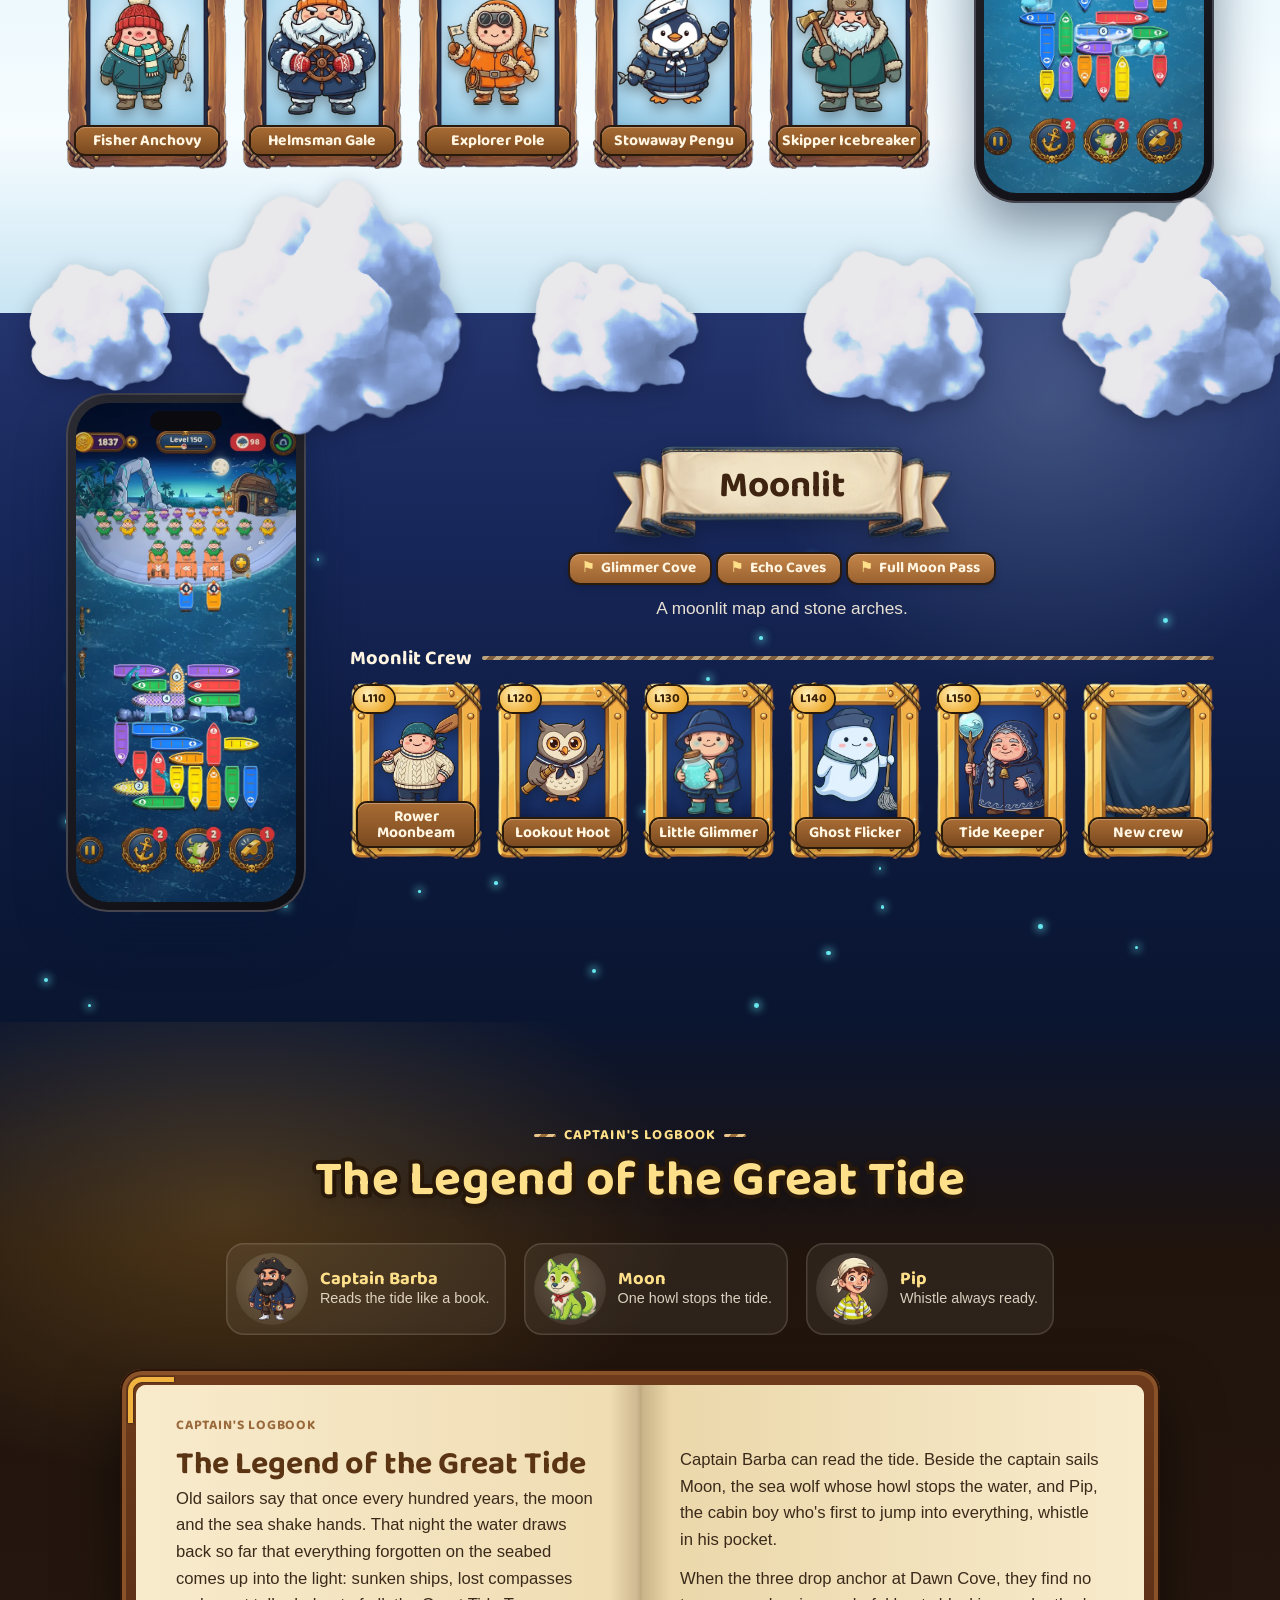
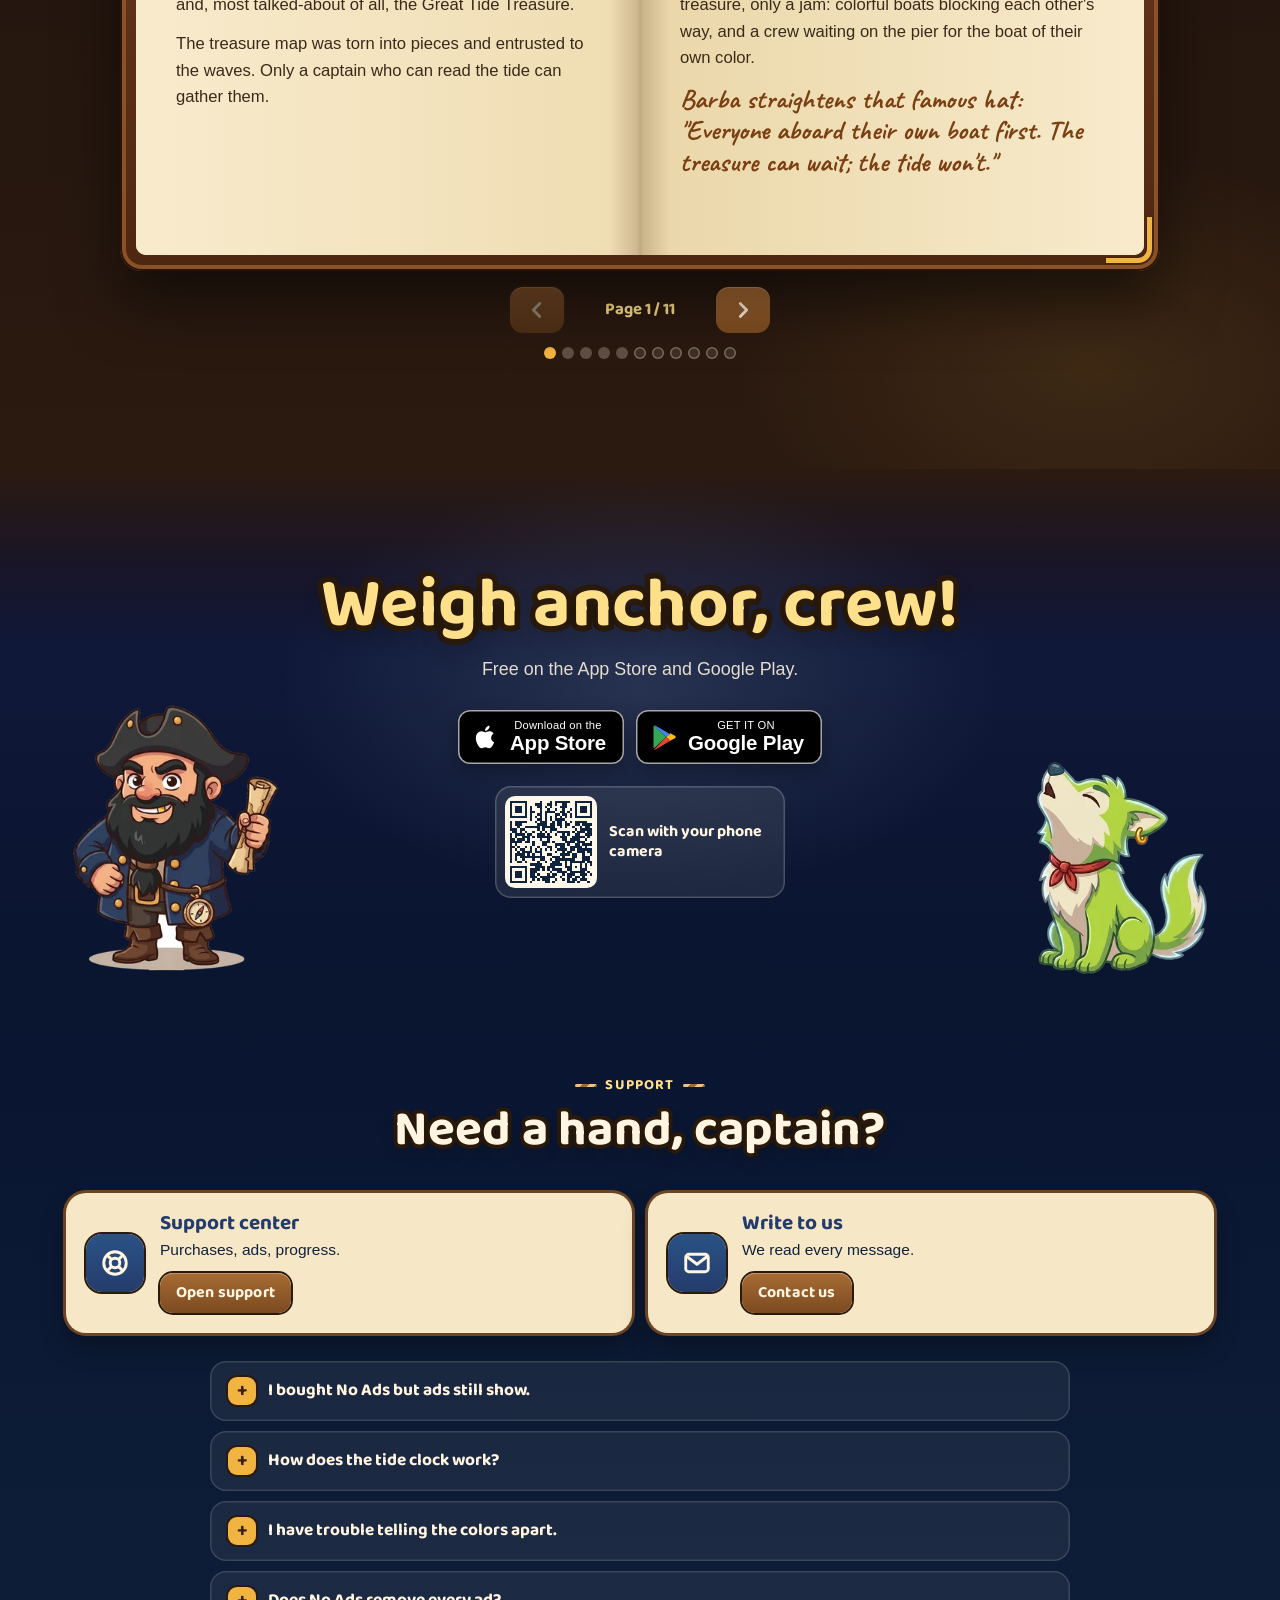
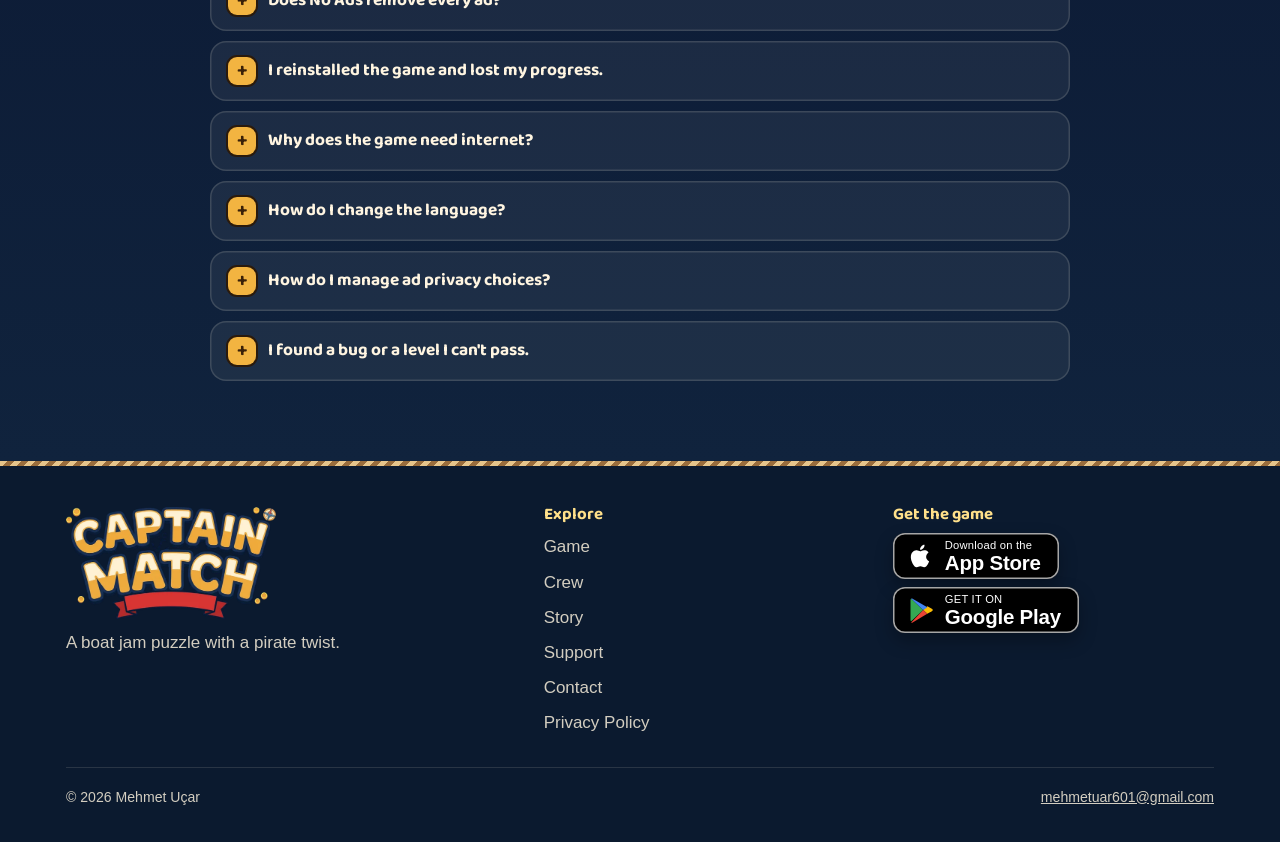
==== commit 852a2d8a: "İletişim formu: mesaj sınırı 1000 → 500 karakter Co-Authored-By: Claude Opus 5.5 <noreply@anthropic." ====
--- a/index.html
+++ b/index.html
@@ -312,7 +312,7 @@
       <div class="field"><label for="cfDevice" data-i18n="cf.device">Device</label><input id="cfDevice" autocomplete="off" maxlength="40" placeholder="iPhone 15, iOS 18"></div>
       <div class="field"><label for="cfLevel" data-i18n="cf.level">Level (optional)</label><input id="cfLevel" inputmode="numeric" pattern="[0-9]{1,3}" maxlength="3" autocomplete="off" placeholder="42"></div>
     </div>
-    <div class="field"><label for="cfMsg" data-i18n="cf.msg">Message</label><textarea id="cfMsg" required minlength="10" maxlength="1000"></textarea><span class="count-msg" id="cfCount" aria-live="off">0 / 1000</span></div>
+    <div class="field"><label for="cfMsg" data-i18n="cf.msg">Message</label><textarea id="cfMsg" required minlength="10" maxlength="500"></textarea><span class="count-msg" id="cfCount" aria-live="off">0 / 500</span></div>
     <div class="form-act">
       <button class="btn btn-gold" type="submit" id="cfSend"><svg aria-hidden="true"><use href="#i-mail"/></svg><span data-i18n="cf.send">Send</span></button>
       <button class="btn-text" type="button" id="cfCopy" data-i18n="cf.copy">Copy address</button>
